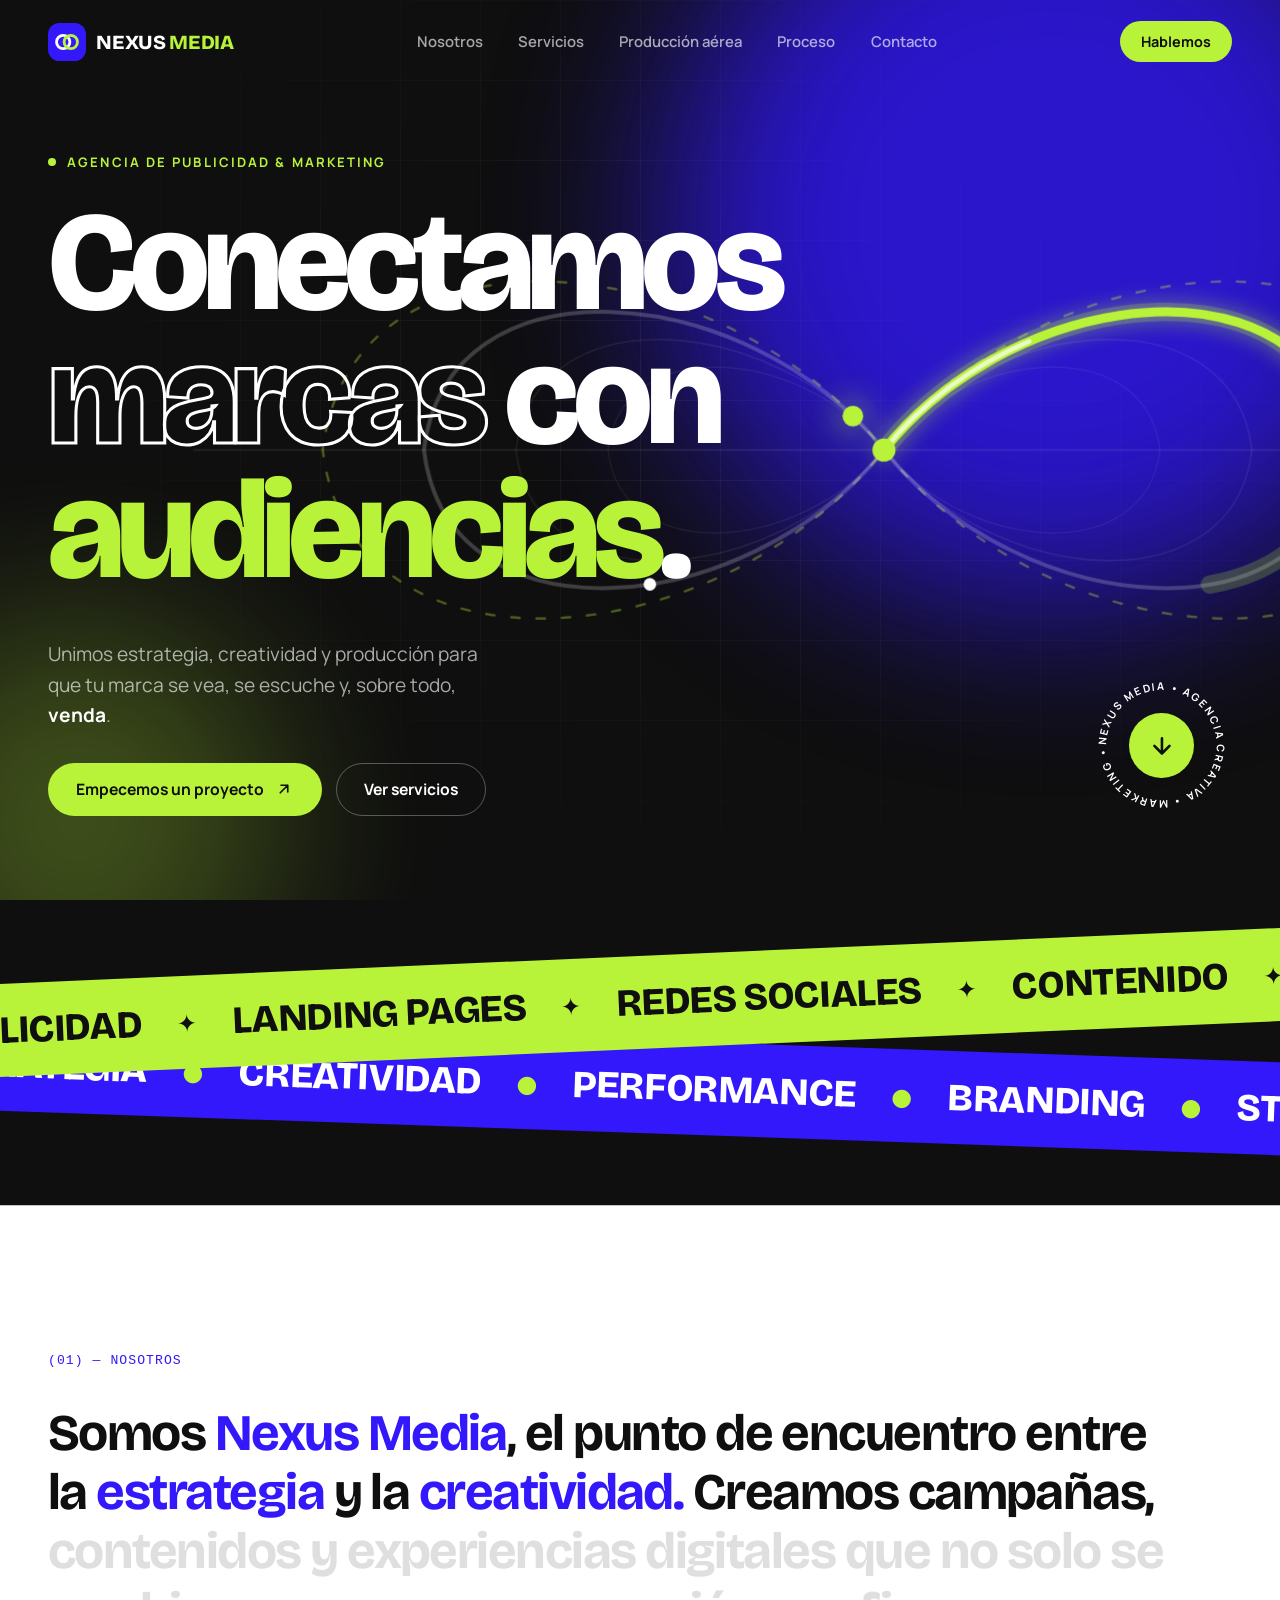
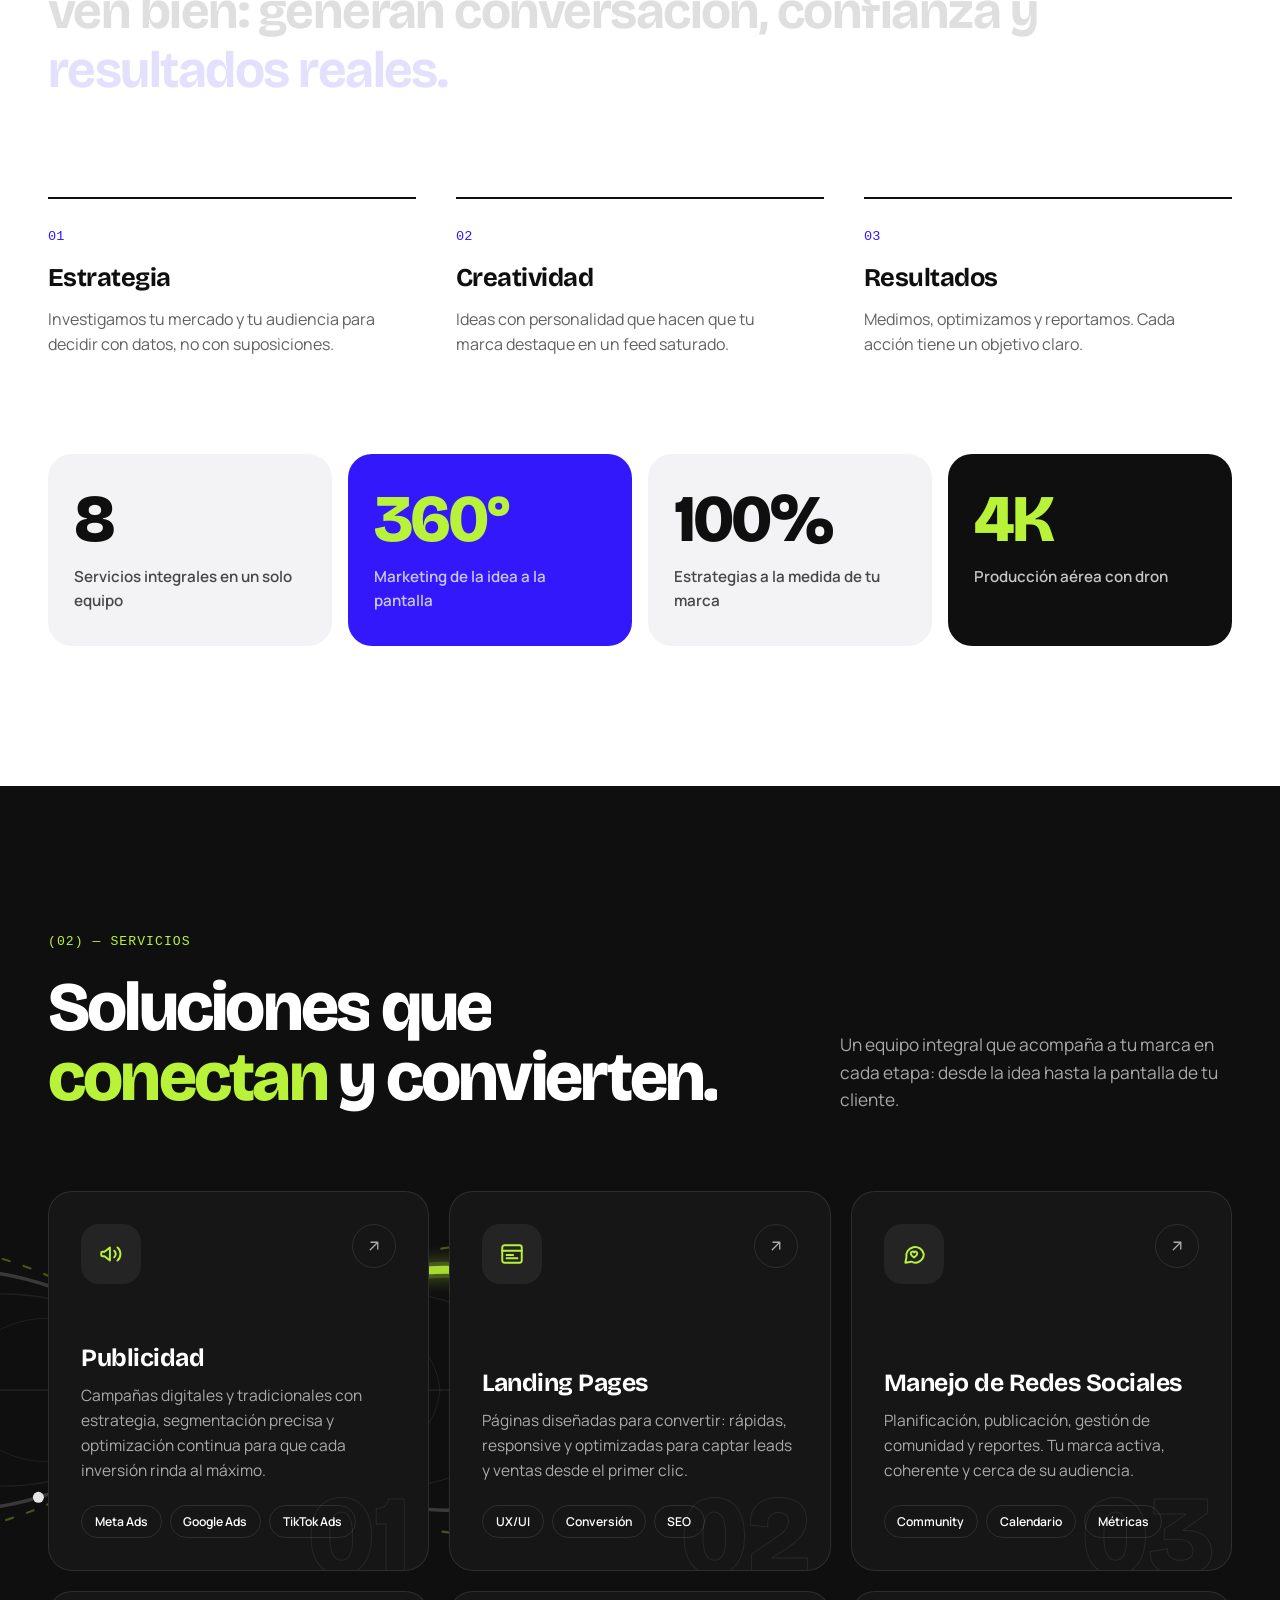
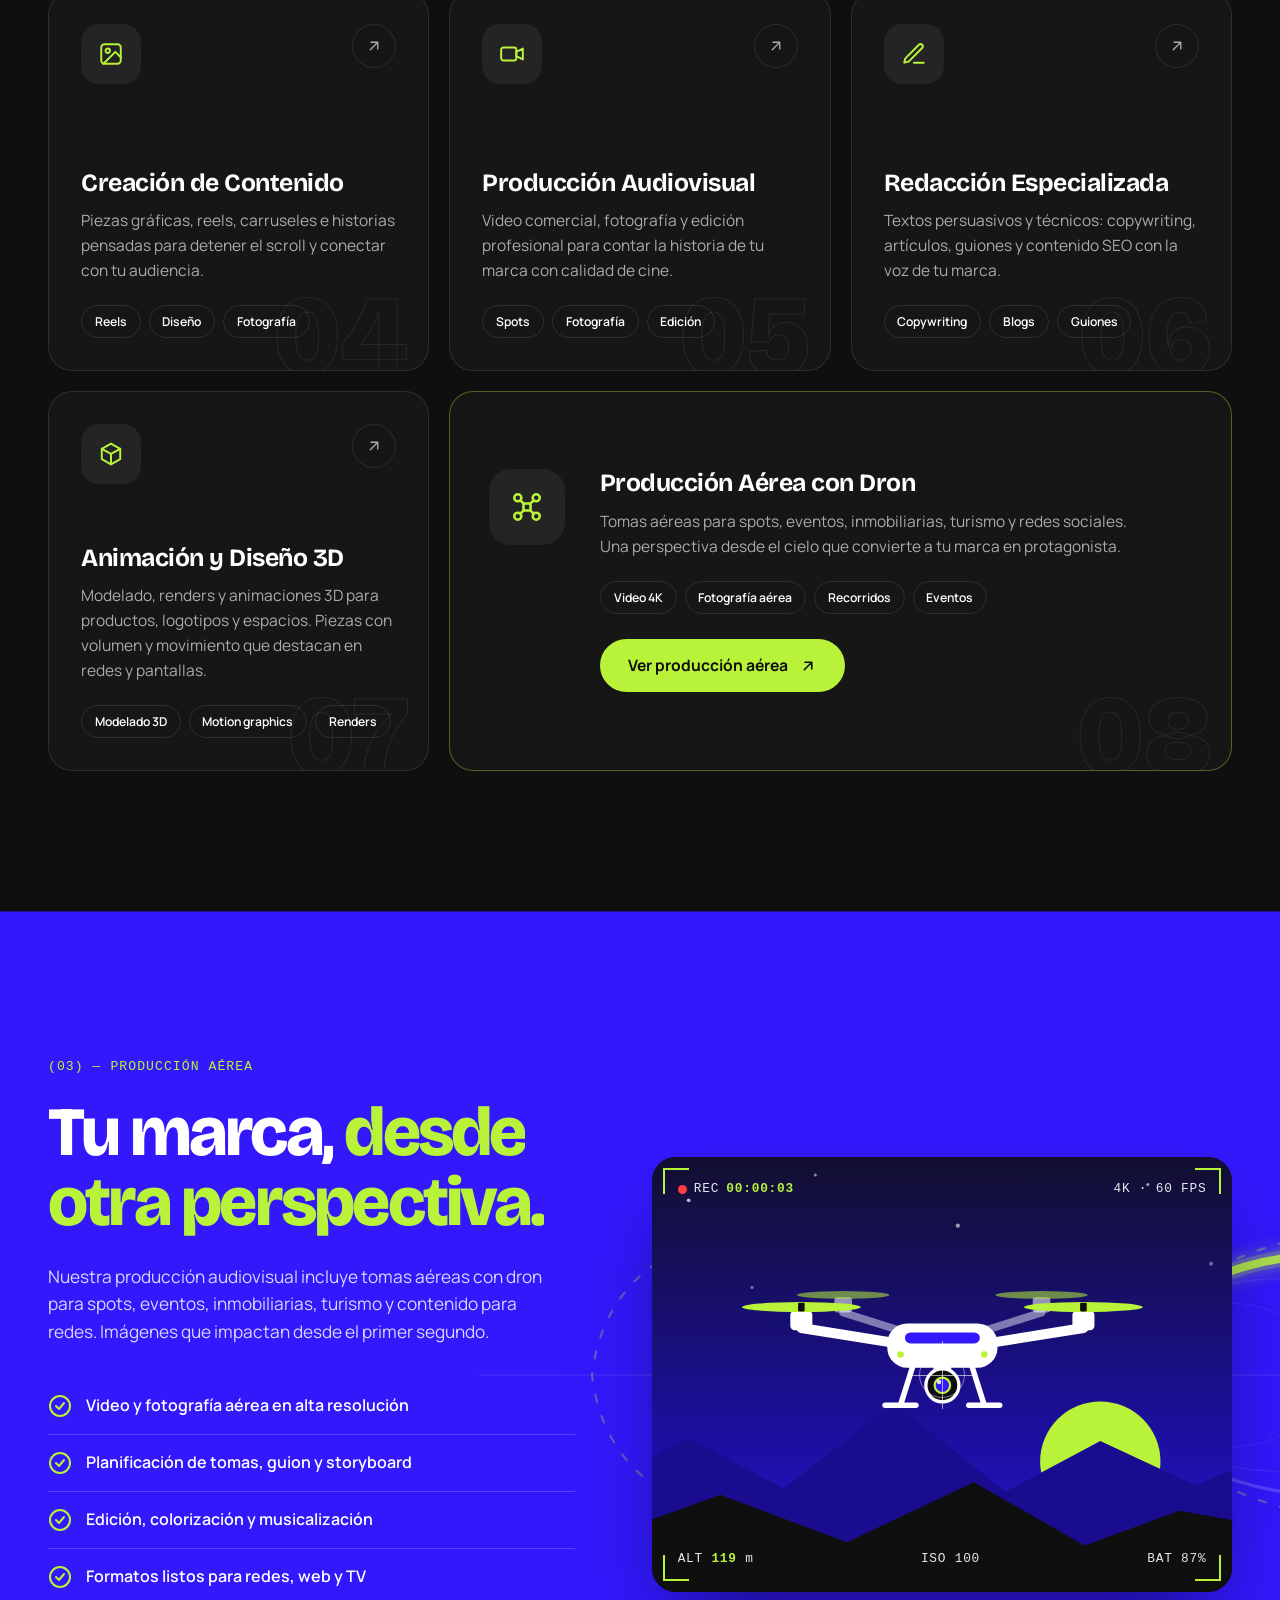
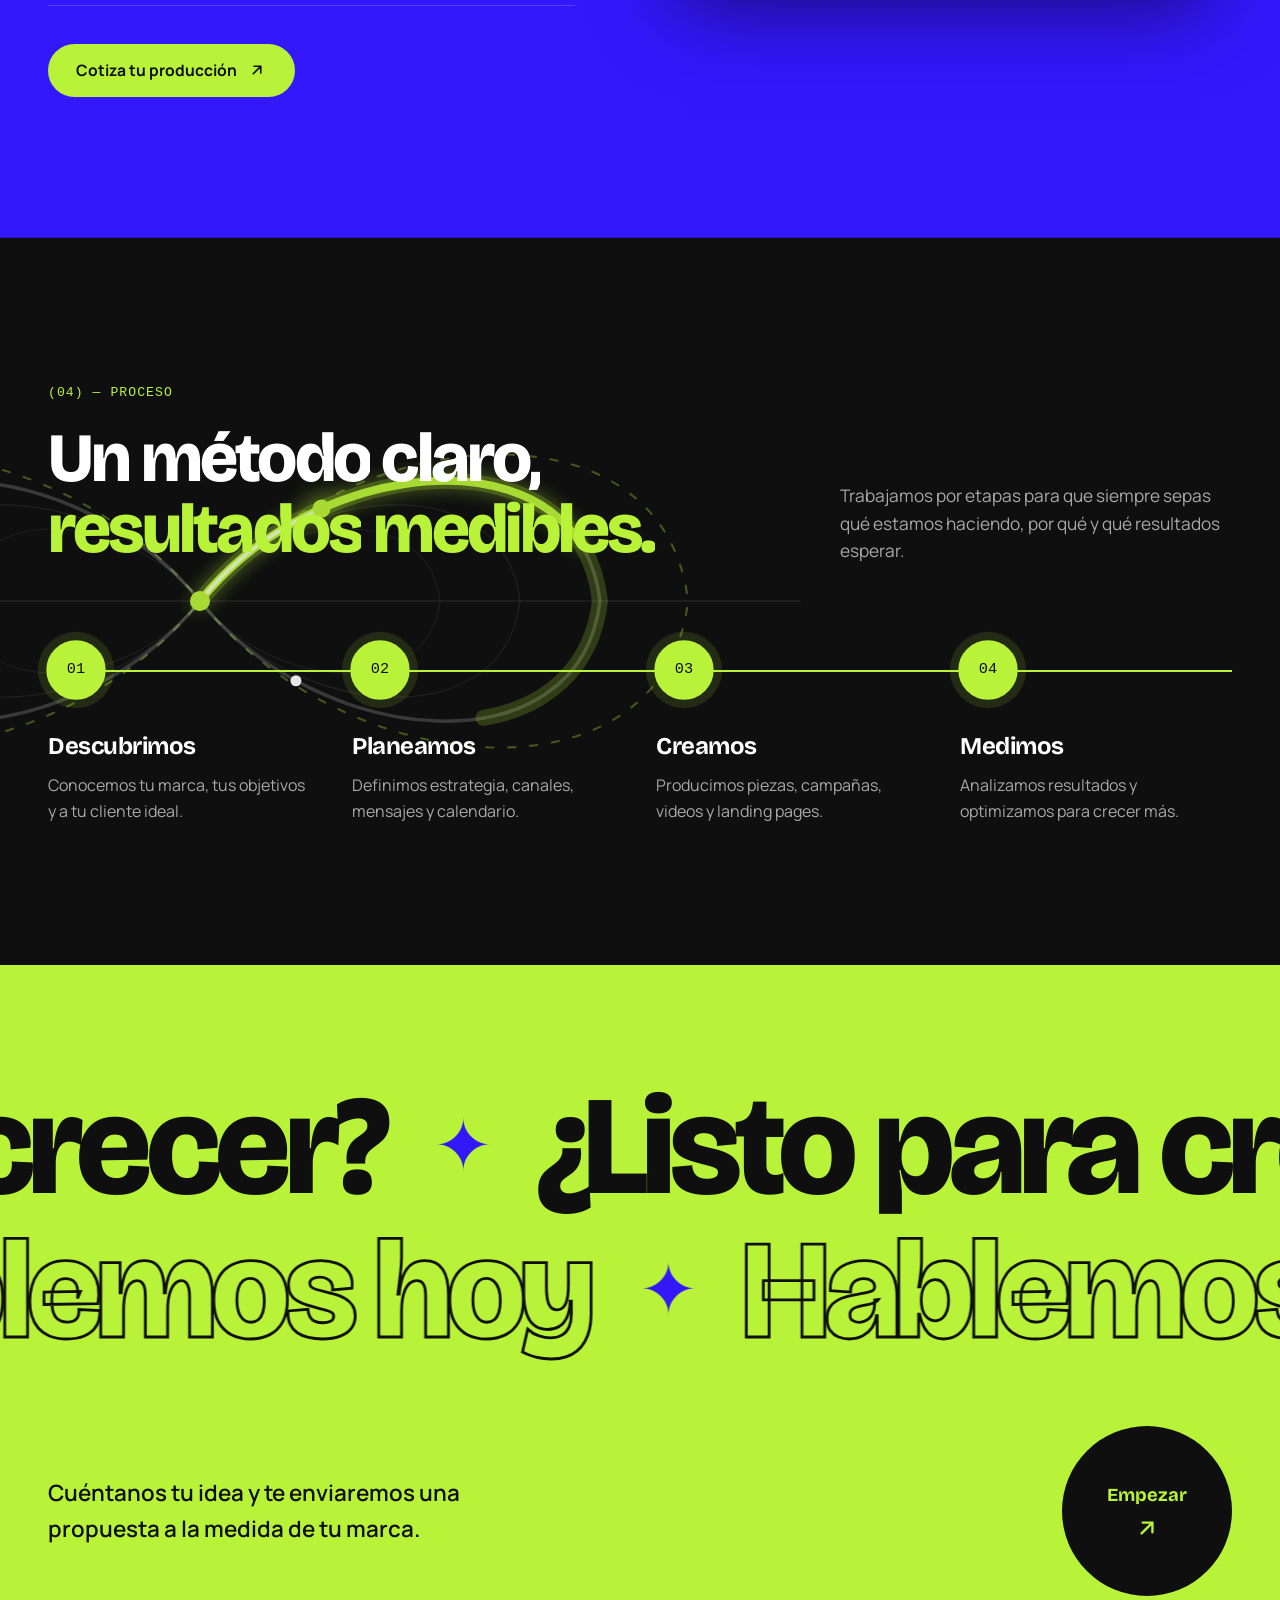
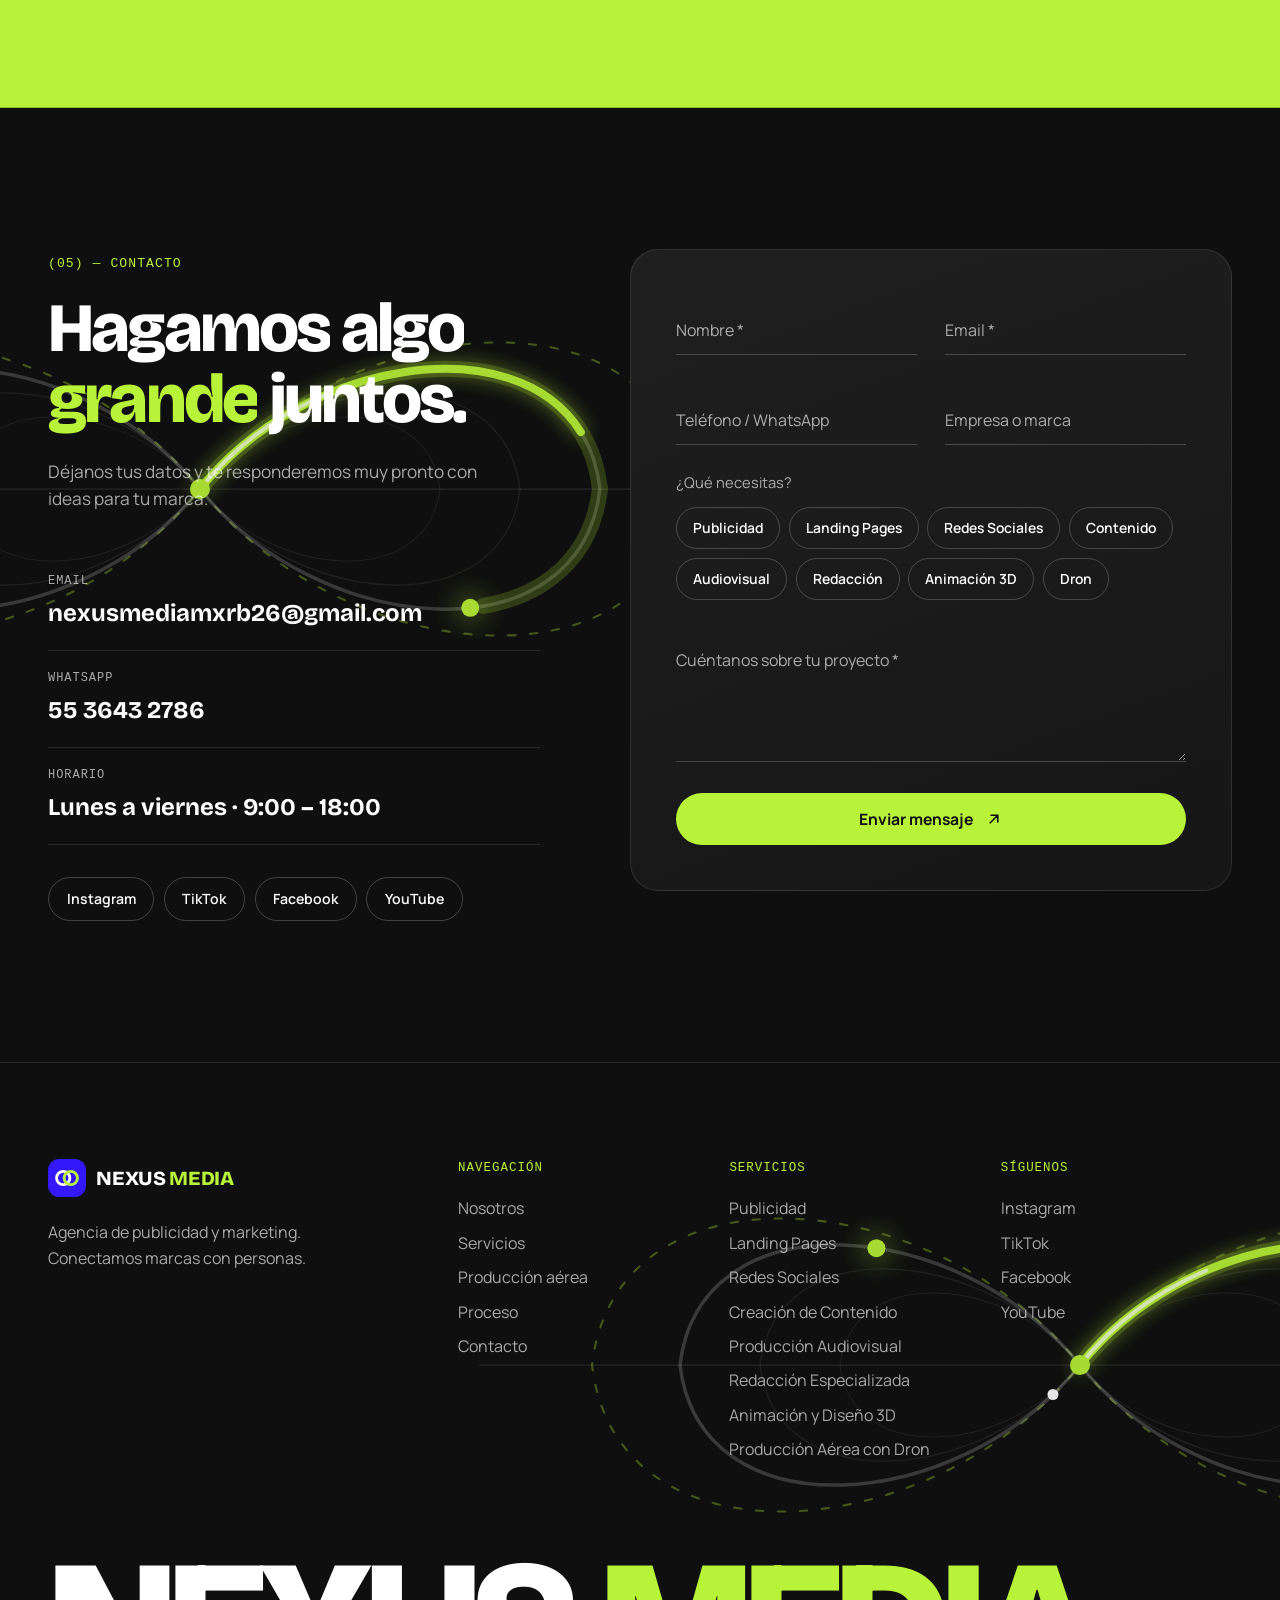
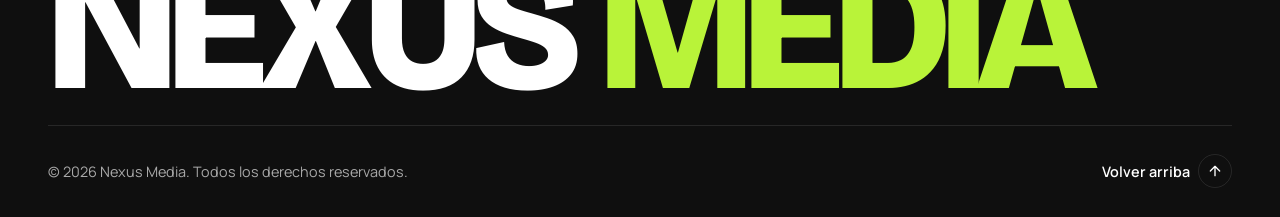
==== index.html @ b432961a "Versión inicial de la landing page de Nexus Media Página estática con animaciones al desplazar, form" ====
<!DOCTYPE html>
<html lang="es" class="no-js">
<head>
  <meta charset="UTF-8">
  <meta name="viewport" content="width=device-width, initial-scale=1.0">
  <title>Nexus Media | Agencia de Publicidad y Marketing</title>
  <meta name="description" content="Nexus Media es una agencia de publicidad y marketing: publicidad, landing pages, manejo de redes sociales, creación de contenido, producción audiovisual con dron y redacción especializada.">
  <meta name="theme-color" content="#0f0f0f">
  <meta property="og:title" content="Nexus Media | Agencia de Publicidad y Marketing">
  <meta property="og:description" content="Conectamos marcas con personas.">
  <meta property="og:type" content="website">
  <link rel="icon" href="assets/favicon.svg" type="image/svg+xml">

  <link rel="preconnect" href="https://fonts.googleapis.com">
  <link rel="preconnect" href="https://fonts.gstatic.com" crossorigin>
  <link href="https://fonts.googleapis.com/css2?family=Bricolage+Grotesque:opsz,wght@12..96,500..800&family=Manrope:wght@400;500;600;700;800&display=swap" rel="stylesheet">

  <link rel="stylesheet" href="css/styles.css">
  <script>document.documentElement.classList.replace('no-js', 'js');</script>
  <script src="js/main.js" defer></script>
</head>
<body class="is-loading">

  <!-- ============ PRELOADER ============ -->
  <div class="loader" aria-hidden="true">
    <div class="loader__inner">
      <div class="loader__word"><span>NEXUS</span><span class="text-lime">MEDIA</span></div>
      <div class="loader__meta">
        <span>Conectando ideas</span>
        <span data-loader-count>000</span>
      </div>
      <div class="loader__bar"><i></i></div>
    </div>
  </div>

  <div class="progress" aria-hidden="true"></div>
  <div class="cursor" aria-hidden="true">
    <svg class="infinity" viewBox="0 0 100 50">
      <path class="infinity__base" pathLength="100" d="M50 25C62 10 88 8 90 25C88 42 62 40 50 25C38 10 12 8 10 25C12 42 38 40 50 25Z"/>
      <path class="infinity__trail infinity__trail--lime" pathLength="100" d="M50 25C62 10 88 8 90 25C88 42 62 40 50 25C38 10 12 8 10 25C12 42 38 40 50 25Z"/>
      <path class="infinity__trail infinity__trail--white" pathLength="100" d="M50 25C62 10 88 8 90 25C88 42 62 40 50 25C38 10 12 8 10 25C12 42 38 40 50 25Z"/>
    </svg>
    <div class="cursor__ring"></div>
  </div>
  <div class="cursor-dot" aria-hidden="true"></div>

  <!-- ============ HEADER ============ -->
  <header class="header">
    <nav class="container nav" aria-label="Principal">
      <a href="#inicio" class="logo" aria-label="Nexus Media, inicio">
        <svg class="logo__mark" viewBox="0 0 40 40" aria-hidden="true">
          <rect width="40" height="40" rx="12" fill="#3218fb"/>
          <circle cx="16" cy="20" r="7" fill="none" stroke="#fff" stroke-width="3"/>
          <circle cx="24" cy="20" r="7" fill="none" stroke="#b9f339" stroke-width="3"/>
        </svg>
        <span>NEXUS<em>MEDIA</em></span>
      </a>

      <ul class="nav__links">
        <li><a href="#nosotros">Nosotros</a></li>
        <li><a href="#servicios">Servicios</a></li>
        <li><a href="#dron">Producción aérea</a></li>
        <li><a href="#proceso">Proceso</a></li>
        <li><a href="#contacto">Contacto</a></li>
      </ul>

      <a href="#contacto" class="btn btn--lime btn--sm nav__cta" data-magnetic>Hablemos</a>

      <button class="burger" type="button" aria-label="Abrir menú" aria-expanded="false" aria-controls="mobile-menu">
        <span></span><span></span>
      </button>
    </nav>
  </header>

  <div class="mobile-menu" id="mobile-menu" inert>
    <ul>
      <li><a href="#nosotros">Nosotros</a></li>
      <li><a href="#servicios">Servicios</a></li>
      <li><a href="#dron">Producción aérea</a></li>
      <li><a href="#proceso">Proceso</a></li>
      <li><a href="#contacto">Contacto</a></li>
    </ul>
    <div class="mobile-menu__foot">
      <span>¿Tienes un proyecto?</span>
      <a href="mailto:nexusmediamxrb26@gmail.com">nexusmediamxrb26@gmail.com</a>
    </div>
  </div>

  <main>

    <!-- ============ HERO ============ -->
    <section class="hero" id="inicio">
      <div class="hero__bg" aria-hidden="true">
        <div class="grid-lines"></div>
        <div class="orb orb--blue" data-parallax="0.28"></div>
        <div class="orb orb--lime" data-parallax="-0.18"></div>

        <div class="bg-infinity bg-infinity--hero" data-infinity data-parallax="0.12"></div>
      </div>

      <div class="container hero__inner">
        <p class="eyebrow hero-fade" style="--d:.15s">Agencia de publicidad &amp; marketing</p>

        <h1 class="hero__title" aria-label="Conectamos marcas con personas">
          <span class="line" aria-hidden="true"><span>Conectamos</span></span>
          <span class="line" aria-hidden="true"><span><span class="outline">marcas</span> con</span></span>
          <span class="line" aria-hidden="true"><span>
            <span class="rotator" data-rotator>
              <span class="is-active">personas<i>.</i></span>
              <span>audiencias<i>.</i></span>
              <span>resultados<i>.</i></span>
              <span>emociones<i>.</i></span>
            </span>
          </span></span>
        </h1>

        <div class="hero__bottom">
          <div class="hero__copy">
            <p class="hero__lead hero-fade" style="--d:.55s">
              Unimos estrategia, creatividad y producción para que tu marca se vea, se escuche y, sobre todo, <strong>venda</strong>.
            </p>
            <div class="hero__actions hero-fade" style="--d:.7s">
              <a href="#contacto" class="btn btn--lime" data-magnetic>
                Empecemos un proyecto
                <svg class="btn__icon" viewBox="0 0 24 24" aria-hidden="true"><path d="M7 17 17 7M8 7h9v9"/></svg>
              </a>
              <a href="#servicios" class="btn btn--ghost">Ver servicios</a>
            </div>
          </div>

          <div class="hero-fade hero__badge-wrap" style="--d:.85s">
          <a href="#nosotros" class="hero__badge" aria-label="Desplázate para conocernos" data-magnetic="0.25">
            <svg class="hero__badge-text" viewBox="0 0 200 200" aria-hidden="true">
              <defs><path id="badgeCircle" d="M100,100 m-78,0 a78,78 0 1,1 156,0 a78,78 0 1,1 -156,0"/></defs>
              <text><textPath href="#badgeCircle" textLength="486" lengthAdjust="spacing">NEXUS MEDIA • AGENCIA CREATIVA • MARKETING • </textPath></text>
            </svg>
            <span class="hero__badge-core">
              <svg viewBox="0 0 24 24" aria-hidden="true"><path d="M12 5v14M5 12l7 7 7-7"/></svg>
            </span>
          </a>
          </div>
        </div>
      </div>
    </section>

    <!-- ============ MARQUEES ============ -->
    <div class="marquees" aria-hidden="true">
      <div class="marquee marquee--lime">
        <div class="marquee__track">
          <span>Publicidad</span><b>✦</b><span>Landing Pages</span><b>✦</b><span>Redes Sociales</span><b>✦</b><span>Contenido</span><b>✦</b><span>Audiovisual</span><b>✦</b><span>Dron</span><b>✦</b><span>Redacción</span><b>✦</b><span>Animación 3D</span><b>✦</b>
        </div>
        <div class="marquee__track">
          <span>Publicidad</span><b>✦</b><span>Landing Pages</span><b>✦</b><span>Redes Sociales</span><b>✦</b><span>Contenido</span><b>✦</b><span>Audiovisual</span><b>✦</b><span>Dron</span><b>✦</b><span>Redacción</span><b>✦</b><span>Animación 3D</span><b>✦</b>
        </div>
      </div>
      <div class="marquee marquee--blue">
        <div class="marquee__track">
          <span>Estrategia</span><b>●</b><span>Creatividad</span><b>●</b><span>Performance</span><b>●</b><span>Branding</span><b>●</b><span>Storytelling</span><b>●</b><span>Conversión</span><b>●</b>
        </div>
        <div class="marquee__track">
          <span>Estrategia</span><b>●</b><span>Creatividad</span><b>●</b><span>Performance</span><b>●</b><span>Branding</span><b>●</b><span>Storytelling</span><b>●</b><span>Conversión</span><b>●</b>
        </div>
      </div>
    </div>

    <!-- ============ NOSOTROS ============ -->
    <section class="section about section--light" id="nosotros" data-expand>
      <div class="container">
        <span class="tag" data-reveal="up">(01) — Nosotros</span>

        <p class="about__text" data-words>
          Somos <em>Nexus Media</em>, el punto de encuentro entre la <em>estrategia</em> y la <em>creatividad.</em>
          Creamos campañas, contenidos y experiencias digitales que no solo se ven bien: generan conversación,
          confianza y <em>resultados reales.</em>
        </p>

        <div class="pillars" data-stagger>
          <article class="pillar" data-reveal="up">
            <span class="pillar__num">01</span>
            <h3>Estrategia</h3>
            <p>Investigamos tu mercado y tu audiencia para decidir con datos, no con suposiciones.</p>
          </article>
          <article class="pillar" data-reveal="up">
            <span class="pillar__num">02</span>
            <h3>Creatividad</h3>
            <p>Ideas con personalidad que hacen que tu marca destaque en un feed saturado.</p>
          </article>
          <article class="pillar" data-reveal="up">
            <span class="pillar__num">03</span>
            <h3>Resultados</h3>
            <p>Medimos, optimizamos y reportamos. Cada acción tiene un objetivo claro.</p>
          </article>
        </div>

        <div class="stats" data-stagger>
          <div class="stat" data-reveal="up">
            <strong><span data-count="8">0</span></strong>
            <span>Servicios integrales en un solo equipo</span>
          </div>
          <div class="stat" data-reveal="up">
            <strong><span data-count="360">0</span>°</strong>
            <span>Marketing de la idea a la pantalla</span>
          </div>
          <div class="stat" data-reveal="up">
            <strong><span data-count="100">0</span>%</strong>
            <span>Estrategias a la medida de tu marca</span>
          </div>
          <div class="stat" data-reveal="up">
            <strong><span data-count="4">0</span>K</strong>
            <span>Producción aérea con dron</span>
          </div>
        </div>
      </div>
    </section>

    <!-- ============ SERVICIOS ============ -->
    <section class="section services" id="servicios">
      <div class="bg-infinity bg-infinity--left" data-infinity style="top: 35%"></div>
      <div class="container">
        <div class="section-head">
          <div>
            <span class="tag" data-reveal="up">(02) — Servicios</span>
            <h2 class="h2" data-split>Soluciones que <span class="text-lime">conectan</span> y convierten.</h2>
          </div>
          <div data-reveal="up" style="--d:.2s">
            <p>Un equipo integral que acompaña a tu marca en cada etapa: desde la idea hasta la pantalla de tu cliente.</p>
          </div>
        </div>

        <div class="services__grid" data-stagger>
          <div data-reveal="up">
            <article class="card">
              <div class="card__top">
                <span class="card__icon">
                  <svg viewBox="0 0 24 24" aria-hidden="true"><path d="M3 11v2a1 1 0 0 0 1 1h2l5 4V6L6 10H4a1 1 0 0 0-1 1z"/><path d="M15 9a4 4 0 0 1 0 6"/><path d="M18 6a8 8 0 0 1 0 12"/></svg>
                </span>
                <span class="card__arrow"><svg viewBox="0 0 24 24" aria-hidden="true"><path d="M7 17 17 7M8 7h9v9"/></svg></span>
              </div>
              <h3>Publicidad</h3>
              <p>Campañas digitales y tradicionales con estrategia, segmentación precisa y optimización continua para que cada inversión rinda al máximo.</p>
              <ul class="card__tags"><li>Meta Ads</li><li>Google Ads</li><li>TikTok Ads</li></ul>
              <span class="card__num" aria-hidden="true">01</span>
            </article>
          </div>

          <div data-reveal="up">
            <article class="card">
              <div class="card__top">
                <span class="card__icon">
                  <svg viewBox="0 0 24 24" aria-hidden="true"><rect x="3" y="4" width="18" height="16" rx="2"/><path d="M3 9h18"/><path d="M7 13h6M7 16h10"/></svg>
                </span>
                <span class="card__arrow"><svg viewBox="0 0 24 24" aria-hidden="true"><path d="M7 17 17 7M8 7h9v9"/></svg></span>
              </div>
              <h3>Landing Pages</h3>
              <p>Páginas diseñadas para convertir: rápidas, responsive y optimizadas para captar leads y ventas desde el primer clic.</p>
              <ul class="card__tags"><li>UX/UI</li><li>Conversión</li><li>SEO</li></ul>
              <span class="card__num" aria-hidden="true">02</span>
            </article>
          </div>

          <div data-reveal="up">
            <article class="card">
              <div class="card__top">
                <span class="card__icon">
                  <svg viewBox="0 0 24 24" aria-hidden="true"><path d="M21 12a8 8 0 0 1-11.6 7.1L4 20l1-4.6A8 8 0 1 1 21 12z"/><path d="M12 15.2s-3-1.8-3-3.8a1.6 1.6 0 0 1 3-.8 1.6 1.6 0 0 1 3 .8c0 2-3 3.8-3 3.8z"/></svg>
                </span>
                <span class="card__arrow"><svg viewBox="0 0 24 24" aria-hidden="true"><path d="M7 17 17 7M8 7h9v9"/></svg></span>
              </div>
              <h3>Manejo de Redes Sociales</h3>
              <p>Planificación, publicación, gestión de comunidad y reportes. Tu marca activa, coherente y cerca de su audiencia.</p>
              <ul class="card__tags"><li>Community</li><li>Calendario</li><li>Métricas</li></ul>
              <span class="card__num" aria-hidden="true">03</span>
            </article>
          </div>

          <div data-reveal="up">
            <article class="card">
              <div class="card__top">
                <span class="card__icon">
                  <svg viewBox="0 0 24 24" aria-hidden="true"><rect x="3" y="3" width="18" height="18" rx="3"/><circle cx="9" cy="9" r="2"/><path d="m21 15-5-5L5 21"/></svg>
                </span>
                <span class="card__arrow"><svg viewBox="0 0 24 24" aria-hidden="true"><path d="M7 17 17 7M8 7h9v9"/></svg></span>
              </div>
              <h3>Creación de Contenido</h3>
              <p>Piezas gráficas, reels, carruseles e historias pensadas para detener el scroll y conectar con tu audiencia.</p>
              <ul class="card__tags"><li>Reels</li><li>Diseño</li><li>Fotografía</li></ul>
              <span class="card__num" aria-hidden="true">04</span>
            </article>
          </div>

          <div data-reveal="up">
            <article class="card">
              <div class="card__top">
                <span class="card__icon">
                  <svg viewBox="0 0 24 24" aria-hidden="true"><rect x="2" y="6" width="14" height="12" rx="2"/><path d="m16 10 6-3v10l-6-3z"/></svg>
                </span>
                <span class="card__arrow"><svg viewBox="0 0 24 24" aria-hidden="true"><path d="M7 17 17 7M8 7h9v9"/></svg></span>
              </div>
              <h3>Producción Audiovisual</h3>
              <p>Video comercial, fotografía y edición profesional para contar la historia de tu marca con calidad de cine.</p>
              <ul class="card__tags"><li>Spots</li><li>Fotografía</li><li>Edición</li></ul>
              <span class="card__num" aria-hidden="true">05</span>
            </article>
          </div>

          <div data-reveal="up">
            <article class="card">
              <div class="card__top">
                <span class="card__icon">
                  <svg viewBox="0 0 24 24" aria-hidden="true"><path d="M12 20h9"/><path d="M16.5 3.5a2.1 2.1 0 0 1 3 3L7 19l-4 1 1-4z"/></svg>
                </span>
                <span class="card__arrow"><svg viewBox="0 0 24 24" aria-hidden="true"><path d="M7 17 17 7M8 7h9v9"/></svg></span>
              </div>
              <h3>Redacción Especializada</h3>
              <p>Textos persuasivos y técnicos: copywriting, artículos, guiones y contenido SEO con la voz de tu marca.</p>
              <ul class="card__tags"><li>Copywriting</li><li>Blogs</li><li>Guiones</li></ul>
              <span class="card__num" aria-hidden="true">06</span>
            </article>
          </div>

          <div data-reveal="up">
            <article class="card">
              <div class="card__top">
                <span class="card__icon">
                  <svg viewBox="0 0 24 24" aria-hidden="true"><path d="M12 2.5 3.5 7.2v9.6l8.5 4.7 8.5-4.7V7.2z"/><path d="m3.5 7.2 8.5 4.7 8.5-4.7M12 11.9v9.6"/></svg>
                </span>
                <span class="card__arrow"><svg viewBox="0 0 24 24" aria-hidden="true"><path d="M7 17 17 7M8 7h9v9"/></svg></span>
              </div>
              <h3>Animación y Diseño 3D</h3>
              <p>Modelado, renders y animaciones 3D para productos, logotipos y espacios. Piezas con volumen y movimiento que destacan en redes y pantallas.</p>
              <ul class="card__tags"><li>Modelado 3D</li><li>Motion graphics</li><li>Renders</li></ul>
              <span class="card__num" aria-hidden="true">07</span>
            </article>
          </div>

          <div class="services__wide" data-reveal="up">
            <article class="card card--featured card--wide">
              <span class="card__icon">
                <svg viewBox="0 0 24 24" aria-hidden="true"><rect x="9.5" y="9.5" width="5" height="5" rx="1"/><path d="M9.5 9.5 7.3 7.3M14.5 9.5l2.2-2.2M9.5 14.5l-2.2 2.2M14.5 14.5l2.2 2.2"/><circle cx="5.5" cy="5.5" r="2.5"/><circle cx="18.5" cy="5.5" r="2.5"/><circle cx="5.5" cy="18.5" r="2.5"/><circle cx="18.5" cy="18.5" r="2.5"/></svg>
              </span>
              <div class="card__body">
                <h3>Producción Aérea con Dron</h3>
                <p>Tomas aéreas para spots, eventos, inmobiliarias, turismo y redes sociales. Una perspectiva desde el cielo que convierte a tu marca en protagonista.</p>
                <ul class="card__tags"><li>Video 4K</li><li>Fotografía aérea</li><li>Recorridos</li><li>Eventos</li></ul>
              </div>
              <a href="#dron" class="btn btn--lime card__cta" data-magnetic="0.2">
                Ver producción aérea
                <svg class="btn__icon" viewBox="0 0 24 24" aria-hidden="true"><path d="M7 17 17 7M8 7h9v9"/></svg>
              </a>
              <span class="card__num" aria-hidden="true">08</span>
            </article>
          </div>
        </div>
      </div>
    </section>

    <!-- ============ PRODUCCIÓN AÉREA ============ -->
    <section class="section drone" id="dron" data-expand>
      <div class="bg-infinity bg-infinity--right" data-infinity></div>
      <div class="container drone__inner">
        <div class="drone__content">
          <span class="tag" data-reveal="up">(03) — Producción aérea</span>
          <h2 class="h2" data-split>Tu marca, <span class="text-lime">desde otra perspectiva.</span></h2>
          <p class="drone__lead" data-reveal="up" style="--d:.15s">
            Nuestra producción audiovisual incluye tomas aéreas con dron para spots, eventos, inmobiliarias,
            turismo y contenido para redes. Imágenes que impactan desde el primer segundo.
          </p>
          <ul class="checklist" data-stagger>
            <li data-reveal="left"><svg viewBox="0 0 24 24" aria-hidden="true"><circle cx="12" cy="12" r="10"/><path d="m8 12 3 3 5-6"/></svg>Video y fotografía aérea en alta resolución</li>
            <li data-reveal="left"><svg viewBox="0 0 24 24" aria-hidden="true"><circle cx="12" cy="12" r="10"/><path d="m8 12 3 3 5-6"/></svg>Planificación de tomas, guion y storyboard</li>
            <li data-reveal="left"><svg viewBox="0 0 24 24" aria-hidden="true"><circle cx="12" cy="12" r="10"/><path d="m8 12 3 3 5-6"/></svg>Edición, colorización y musicalización</li>
            <li data-reveal="left"><svg viewBox="0 0 24 24" aria-hidden="true"><circle cx="12" cy="12" r="10"/><path d="m8 12 3 3 5-6"/></svg>Formatos listos para redes, web y TV</li>
          </ul>
          <div data-reveal="up">
            <a href="#contacto" class="btn btn--lime" data-magnetic>
              Cotiza tu producción
              <svg class="btn__icon" viewBox="0 0 24 24" aria-hidden="true"><path d="M7 17 17 7M8 7h9v9"/></svg>
            </a>
          </div>
        </div>

        <div class="drone__visual" data-reveal="scale">
          <div class="viewfinder">
            <svg class="viewfinder__scene" data-depth="10" viewBox="0 0 400 300" preserveAspectRatio="xMidYMid slice" aria-hidden="true">
              <defs>
                <linearGradient id="sky" x1="0" y1="0" x2="0" y2="1">
                  <stop offset="0" stop-color="#0f0f0f"/>
                  <stop offset=".6" stop-color="#1c0f9e"/>
                  <stop offset="1" stop-color="#3218fb"/>
                </linearGradient>
              </defs>
              <rect x="-40" y="-40" width="480" height="380" fill="url(#sky)"/>
              <g fill="#fff">
                <circle cx="40" cy="40" r="1.2" opacity=".7"/><circle cx="120" cy="24" r="1" opacity=".5"/>
                <circle cx="210" cy="56" r="1.3" opacity=".6"/><circle cx="330" cy="30" r="1" opacity=".6"/>
                <circle cx="370" cy="80" r="1.2" opacity=".4"/><circle cx="80" cy="95" r="1" opacity=".4"/>
              </g>
              <circle cx="300" cy="205" r="38" fill="#b9f339"/>
              <path d="M-40 232 L40 190 L100 222 L170 168 L240 224 L300 192 L360 220 L440 186 V340 H-40Z" fill="#1a0c8f"/>
              <path d="M-40 262 L60 226 L140 256 L220 218 L290 258 L350 236 L440 252 V340 H-40Z" fill="#0f0f0f"/>
            </svg>

            <svg class="drone-svg" data-depth="-26" viewBox="0 0 400 240" aria-hidden="true">
              <g class="drone-float">
                <g stroke="rgba(255,255,255,.45)" stroke-width="7" stroke-linecap="round">
                  <path d="M180 116 L110 94"/><path d="M220 116 L290 94"/>
                </g>
                <rect x="102" y="80" width="16" height="14" rx="3" fill="rgba(255,255,255,.55)"/>
                <rect x="282" y="80" width="16" height="14" rx="3" fill="rgba(255,255,255,.55)"/>
                <ellipse class="rotor" cx="110" cy="78" rx="42" ry="3.5" fill="rgba(185,243,57,.55)"/>
                <ellipse class="rotor rotor--rev" cx="290" cy="78" rx="42" ry="3.5" fill="rgba(185,243,57,.55)"/>

                <g stroke="#fff" stroke-width="9" stroke-linecap="round">
                  <path d="M172 124 L72 108"/><path d="M228 124 L328 108"/>
                </g>
                <rect x="62" y="92" width="20" height="18" rx="4" fill="#fff"/>
                <rect x="318" y="92" width="20" height="18" rx="4" fill="#fff"/>
                <ellipse class="rotor" cx="72" cy="89" rx="54" ry="4.5" fill="#b9f339"/>
                <ellipse class="rotor rotor--rev" cx="328" cy="89" rx="54" ry="4.5" fill="#b9f339"/>
                <rect x="69" y="85" width="6" height="8" rx="1" fill="#0f0f0f"/>
                <rect x="325" y="85" width="6" height="8" rx="1" fill="#0f0f0f"/>

                <g stroke="#fff" stroke-width="5" stroke-linecap="round" fill="none">
                  <path d="M174 140 L162 178"/><path d="M226 140 L238 178"/>
                  <path d="M148 178 H176"/><path d="M224 178 H252"/>
                </g>

                <rect x="150" y="104" width="100" height="40" rx="18" fill="#fff"/>
                <rect x="166" y="112" width="68" height="10" rx="5" fill="#3218fb"/>
                <circle class="led" cx="162" cy="132" r="3" fill="#b9f339"/>
                <circle class="led led--alt" cx="238" cy="132" r="3" fill="#b9f339"/>

                <rect x="192" y="142" width="16" height="8" fill="#fff"/>
                <circle cx="200" cy="160" r="15" fill="#0f0f0f" stroke="#fff" stroke-width="3"/>
                <circle cx="200" cy="160" r="7" fill="#3218fb" stroke="#b9f339" stroke-width="2"/>
                <circle cx="197" cy="157" r="2" fill="#fff" opacity=".85"/>
              </g>
            </svg>

            <div class="hud" aria-hidden="true">
              <i class="hud__corner hud__corner--tl"></i><i class="hud__corner hud__corner--tr"></i>
              <i class="hud__corner hud__corner--bl"></i><i class="hud__corner hud__corner--br"></i>
              <div class="hud__row hud__row--top">
                <span class="hud__rec"><i></i>REC <b data-timer>00:00:00</b></span>
                <span>4K · 60 FPS</span>
              </div>
              <div class="hud__cross"></div>
              <div class="hud__row hud__row--bottom">
                <span>ALT <b data-alt>120</b> m</span>
                <span>ISO 100</span>
                <span>BAT 87%</span>
              </div>
            </div>
          </div>
        </div>
      </div>
    </section>

    <!-- ============ PROCESO ============ -->
    <section class="section process" id="proceso">
      <div class="bg-infinity bg-infinity--left" data-infinity></div>
      <div class="container">
        <div class="section-head">
          <div>
            <span class="tag" data-reveal="up">(04) — Proceso</span>
            <h2 class="h2" data-split>Un método claro, <span class="text-lime">resultados medibles.</span></h2>
          </div>
          <div data-reveal="up" style="--d:.2s">
            <p>Trabajamos por etapas para que siempre sepas qué estamos haciendo, por qué y qué resultados esperar.</p>
          </div>
        </div>

        <ol class="process__steps">
          <li class="process__line" aria-hidden="true"></li>
          <li class="step" data-reveal="up">
            <span class="step__dot">01</span>
            <h3>Descubrimos</h3>
            <p>Conocemos tu marca, tus objetivos y a tu cliente ideal.</p>
          </li>
          <li class="step" data-reveal="up" style="--d:.1s">
            <span class="step__dot">02</span>
            <h3>Planeamos</h3>
            <p>Definimos estrategia, canales, mensajes y calendario.</p>
          </li>
          <li class="step" data-reveal="up" style="--d:.2s">
            <span class="step__dot">03</span>
            <h3>Creamos</h3>
            <p>Producimos piezas, campañas, videos y landing pages.</p>
          </li>
          <li class="step" data-reveal="up" style="--d:.3s">
            <span class="step__dot">04</span>
            <h3>Medimos</h3>
            <p>Analizamos resultados y optimizamos para crecer más.</p>
          </li>
        </ol>
      </div>
    </section>

    <!-- ============ CTA ============ -->
    <section class="cta" data-expand>
      <div class="cta__rows" aria-hidden="true">
        <div class="cta__row" data-scroll-x data-from="-8" data-to="-38">
          <span>¿Listo para crecer?</span><b>✦</b><span>¿Listo para crecer?</span><b>✦</b><span>¿Listo para crecer?</span><b>✦</b>
        </div>
        <div class="cta__row cta__row--outline" data-scroll-x data-from="-42" data-to="-12">
          <span>Hablemos hoy</span><b>✦</b><span>Hablemos hoy</span><b>✦</b><span>Hablemos hoy</span><b>✦</b><span>Hablemos hoy</span><b>✦</b>
        </div>
      </div>
      <div class="container cta__inner">
        <p data-reveal="up">Cuéntanos tu idea y te enviaremos una propuesta a la medida de tu marca.</p>
        <div data-reveal="scale">
          <a href="#contacto" class="btn-circle" data-magnetic="0.4">
            <span>Empezar</span>
            <svg viewBox="0 0 24 24" aria-hidden="true"><path d="M7 17 17 7M8 7h9v9"/></svg>
          </a>
        </div>
      </div>
    </section>

    <!-- ============ CONTACTO ============ -->
    <section class="section contact" id="contacto">
      <div class="bg-infinity bg-infinity--left" data-infinity style="top: 40%"></div>
      <div class="container contact__inner">
        <div class="contact__info">
          <span class="tag" data-reveal="up">(05) — Contacto</span>
          <h2 class="h2" data-split>Hagamos algo <span class="text-lime">grande</span> juntos.</h2>
          <p class="contact__lead" data-reveal="up" style="--d:.15s">Déjanos tus datos y te responderemos muy pronto con ideas para tu marca.</p>

          <ul class="contact__list" data-stagger>
            <li data-reveal="up">
              <span>Email</span>
              <a href="mailto:nexusmediamxrb26@gmail.com">nexusmediamxrb26@gmail.com</a>
            </li>
            <li data-reveal="up">
              <span>WhatsApp</span>
              <a href="https://wa.me/525536432786" target="_blank" rel="noopener">55 3643 2786</a>
            </li>
            <li data-reveal="up">
              <span>Horario</span>
              <p>Lunes a viernes · 9:00 – 18:00</p>
            </li>
          </ul>

          <div class="socials" data-reveal="up">
            <a href="https://www.instagram.com/nexusmediamx26/" class="social" target="_blank" rel="noopener">Instagram</a>
            <a href="https://www.tiktok.com/@nexusmediamx" class="social" target="_blank" rel="noopener">TikTok</a>
            <a href="https://www.facebook.com/profile.php?id=61594203544456" class="social" target="_blank" rel="noopener">Facebook</a>
            <a href="#" class="social">YouTube</a>
          </div>
        </div>

        <div class="contact__form-wrap" data-reveal="right">
          <form class="form" id="contact-form" action="https://formsubmit.co/nexusmediamxrb26@gmail.com" method="POST" novalidate>
            <!-- Ajustes de FormSubmit: entrega el mensaje en nexusmediamxrb26@gmail.com -->
            <input type="hidden" name="_subject" value="Nuevo mensaje desde la web de Nexus Media">
            <input type="hidden" name="_template" value="table">
            <input type="hidden" name="_captcha" value="false">
            <!-- Trampa anti-spam: los bots la llenan, las personas no la ven -->
            <input type="text" name="_honey" class="form__honey" tabindex="-1" autocomplete="off" aria-hidden="true">

            <div class="form__fields">
              <div class="form__grid">
                <div class="field">
                  <input type="text" id="f-name" name="nombre" placeholder=" " autocomplete="name" required>
                  <label for="f-name">Nombre *</label>                  <small class="field__error">Escribe tu nombre.</small>
                </div>
                <div class="field">
                  <input type="email" id="f-email" name="email" placeholder=" " autocomplete="email" required>
                  <label for="f-email">Email *</label>                  <small class="field__error">Escribe un email válido.</small>
                </div>
                <div class="field">
                  <input type="tel" id="f-phone" name="telefono" placeholder=" " autocomplete="tel">
                  <label for="f-phone">Teléfono / WhatsApp</label>                </div>
                <div class="field">
                  <input type="text" id="f-company" name="empresa" placeholder=" " autocomplete="organization">
                  <label for="f-company">Empresa o marca</label>                </div>
              </div>

              <fieldset class="chips">
                <legend>¿Qué necesitas?</legend>
                <label class="chip"><input type="checkbox" name="servicios" value="Publicidad"><span>Publicidad</span></label>
                <label class="chip"><input type="checkbox" name="servicios" value="Landing Pages"><span>Landing Pages</span></label>
                <label class="chip"><input type="checkbox" name="servicios" value="Redes Sociales"><span>Redes Sociales</span></label>
                <label class="chip"><input type="checkbox" name="servicios" value="Creación de Contenido"><span>Contenido</span></label>
                <label class="chip"><input type="checkbox" name="servicios" value="Producción Audiovisual"><span>Audiovisual</span></label>
                <label class="chip"><input type="checkbox" name="servicios" value="Redacción Especializada"><span>Redacción</span></label>
                <label class="chip"><input type="checkbox" name="servicios" value="Animación y Diseño 3D"><span>Animación 3D</span></label>
                <label class="chip"><input type="checkbox" name="servicios" value="Producción Aérea con Dron"><span>Dron</span></label>
              </fieldset>

              <div class="field">
                <textarea id="f-message" name="mensaje" rows="4" placeholder=" " required></textarea>
                <label for="f-message">Cuéntanos sobre tu proyecto *</label>                <small class="field__error">Cuéntanos un poco sobre tu proyecto.</small>
              </div>

              <button type="submit" class="btn btn--lime btn--block" data-magnetic="0.15">
                <span class="btn__label">Enviar mensaje</span>
                <svg class="btn__icon" viewBox="0 0 24 24" aria-hidden="true"><path d="M7 17 17 7M8 7h9v9"/></svg>
              </button>

              <p class="form__alert" role="alert" hidden>
                No pudimos enviar tu mensaje. Inténtalo de nuevo o escríbenos directo a
                <a href="mailto:nexusmediamxrb26@gmail.com" data-form-mailto>nexusmediamxrb26@gmail.com</a>
                o por WhatsApp al <a href="https://wa.me/525536432786" target="_blank" rel="noopener">55 3643 2786</a>.
              </p>
            </div>

            <div class="form__success" role="status" aria-live="polite">
              <svg viewBox="0 0 52 52" aria-hidden="true"><circle cx="26" cy="26" r="24"/><path d="m15 27 7 7 15-16"/></svg>
              <h3>¡Mensaje enviado!</h3>
              <p>Gracias por escribirnos. Muy pronto nos pondremos en contacto contigo.</p>
              <button type="button" class="btn btn--ghost btn--sm" data-form-reset>Enviar otro mensaje</button>
            </div>
          </form>
        </div>
      </div>
    </section>
  </main>

  <!-- ============ FOOTER ============ -->
  <footer class="footer">
    <div class="bg-infinity bg-infinity--right" data-infinity style="top: 40%"></div>
    <div class="container">
      <div class="footer__top">
        <div class="footer__about" data-reveal="up">
          <a href="#inicio" class="logo" aria-label="Nexus Media, inicio">
            <svg class="logo__mark" viewBox="0 0 40 40" aria-hidden="true">
              <rect width="40" height="40" rx="12" fill="#3218fb"/>
              <circle cx="16" cy="20" r="7" fill="none" stroke="#fff" stroke-width="3"/>
              <circle cx="24" cy="20" r="7" fill="none" stroke="#b9f339" stroke-width="3"/>
            </svg>
            <span>NEXUS<em>MEDIA</em></span>
          </a>
          <p>Agencia de publicidad y marketing. Conectamos marcas con personas.</p>
        </div>

        <div class="footer__col" data-reveal="up" style="--d:.1s">
          <h4>Navegación</h4>
          <ul>
            <li><a href="#nosotros">Nosotros</a></li>
            <li><a href="#servicios">Servicios</a></li>
            <li><a href="#dron">Producción aérea</a></li>
            <li><a href="#proceso">Proceso</a></li>
            <li><a href="#contacto">Contacto</a></li>
          </ul>
        </div>

        <div class="footer__col" data-reveal="up" style="--d:.2s">
          <h4>Servicios</h4>
          <ul>
            <li><a href="#servicios">Publicidad</a></li>
            <li><a href="#servicios">Landing Pages</a></li>
            <li><a href="#servicios">Redes Sociales</a></li>
            <li><a href="#servicios">Creación de Contenido</a></li>
            <li><a href="#servicios">Producción Audiovisual</a></li>
            <li><a href="#servicios">Redacción Especializada</a></li>
            <li><a href="#servicios">Animación y Diseño 3D</a></li>
            <li><a href="#dron">Producción Aérea con Dron</a></li>
          </ul>
        </div>

        <div class="footer__col" data-reveal="up" style="--d:.3s">
          <h4>Síguenos</h4>
          <ul>
            <li><a href="https://www.instagram.com/nexusmediamx26/" target="_blank" rel="noopener">Instagram</a></li>
            <li><a href="https://www.tiktok.com/@nexusmediamx" target="_blank" rel="noopener">TikTok</a></li>
            <li><a href="https://www.facebook.com/profile.php?id=61594203544456" target="_blank" rel="noopener">Facebook</a></li>
            <li><a href="#">YouTube</a></li>
          </ul>
        </div>
      </div>

      <div class="footer__brand" data-letters aria-hidden="true">NEXUS <em>MEDIA</em></div>

      <div class="footer__bottom">
        <p>© <span data-year>2026</span> Nexus Media. Todos los derechos reservados.</p>
        <a href="#inicio" class="to-top">
          Volver arriba
          <svg viewBox="0 0 24 24" aria-hidden="true"><path d="M12 19V5M5 12l7-7 7 7"/></svg>
        </a>
      </div>
    </div>
  </footer>

</body>
</html>
---- css/styles.css ----
/* =========================================================
   NEXUS MEDIA — Landing Page
   Paleta: #3218fb (principal) · #0f0f0f (secundario)
           #ffffff · #b9f339 (acentos)
   ========================================================= */

/* ---------- Tipografías de marca ----------
   Modeka (headlines) y Ailerons (cuerpo). Coloca los archivos en assets/fonts/
   con estos nombres; se usa el primer formato que exista. El rango de peso
   evita que el navegador genere negritas "falsas" con fuentes de un solo peso. */
@font-face {
  font-family: 'Modeka';
  src: local('Modeka'), local('Modeka Regular'),
       url('../assets/fonts/Modeka.woff2') format('woff2'),
       url('../assets/fonts/Modeka.woff') format('woff'),
       url('../assets/fonts/Modeka.otf') format('opentype'),
       url('../assets/fonts/Modeka.ttf') format('truetype');
  font-weight: 100 900;
  font-style: normal;
  font-display: swap;
}
@font-face {
  font-family: 'Ailerons';
  src: local('Ailerons'), local('Ailerons Regular'),
       url('../assets/fonts/Ailerons.woff2') format('woff2'),
       url('../assets/fonts/Ailerons.woff') format('woff'),
       url('../assets/fonts/Ailerons.otf') format('opentype'),
       url('../assets/fonts/Ailerons.ttf') format('truetype');
  font-weight: 100 900;
  font-style: normal;
  font-display: swap;
}

:root {
  --blue: #3218fb;
  --black: #0f0f0f;
  --white: #ffffff;
  --lime: #b9f339;

  --black-2: #161616;
  --black-3: #1f1f1f;
  --line: rgba(255, 255, 255, 0.1);
  --muted: rgba(255, 255, 255, 0.64);

  --font-display: 'Modeka', 'Bricolage Grotesque', system-ui, sans-serif;
  --font-body: 'Ailerons', 'Manrope', system-ui, -apple-system, 'Segoe UI', sans-serif;
  --font-mono: ui-monospace, 'SFMono-Regular', Menlo, Consolas, monospace;

  --ease-out: cubic-bezier(0.19, 1, 0.22, 1);
  --ease-in-out: cubic-bezier(0.77, 0, 0.175, 1);

  --container: 1280px;
  --pad: clamp(1.25rem, 4vw, 3rem);
  --radius: 24px;
  --header-h: 84px;
}

/* ---------- Reset ---------- */
*, *::before, *::after { box-sizing: border-box; margin: 0; padding: 0; }

html {
  scroll-behavior: smooth;
  scroll-padding-top: 70px;
  -webkit-text-size-adjust: 100%;
}

body {
  font-family: var(--font-body);
  font-size: 1rem;
  line-height: 1.6;
  background: var(--black);
  color: var(--white);
  overflow-x: hidden;
  -webkit-font-smoothing: antialiased;
  -moz-osx-font-smoothing: grayscale;
}
main, .footer { overflow-x: hidden; }
@supports (overflow: clip) {
  body, main, .footer { overflow-x: clip; }
}

.js body.is-loading,
body.menu-open { overflow: hidden; }

img, svg { display: block; max-width: 100%; }
a { color: inherit; text-decoration: none; }
button, input, textarea, select { font: inherit; color: inherit; }
button { cursor: pointer; background: none; border: 0; }
ul, ol { list-style: none; }
::selection { background: var(--lime); color: var(--black); }

:focus-visible { outline: 2px solid var(--lime); outline-offset: 3px; }

.container {
  width: 100%;
  max-width: var(--container);
  margin-inline: auto;
  padding-inline: var(--pad);
}

.section { position: relative; padding-block: clamp(5rem, 11vw, 9rem); }

/* ---------- Utilities ---------- */
.text-lime { color: var(--lime); }
.outline { color: transparent; -webkit-text-stroke: max(1.5px, 0.022em) var(--white); }

.tag {
  display: inline-flex;
  align-items: center;
  gap: 0.5rem;
  font-family: var(--font-mono);
  font-size: 0.82rem;
  letter-spacing: 0.08em;
  text-transform: uppercase;
  color: var(--lime);
}

.h2 {
  font-family: var(--font-display);
  font-weight: 800;
  font-size: clamp(2.2rem, 5.4vw, 4.6rem);
  line-height: 1.02;
  letter-spacing: -0.04em;
  margin-top: 1.25rem;
}

.section-head {
  display: grid;
  grid-template-columns: 1.3fr 0.7fr;
  gap: 1.5rem 4rem;
  align-items: end;
  margin-bottom: clamp(3rem, 6vw, 5rem);
}
.section-head p { color: var(--muted); font-size: 1.08rem; max-width: 40ch; }

/* ---------- Buttons ---------- */
.btn {
  position: relative;
  isolation: isolate;
  overflow: hidden;
  display: inline-flex;
  align-items: center;
  justify-content: center;
  gap: 0.7rem;
  padding: 1rem 1.7rem;
  border: 1.5px solid transparent;
  border-radius: 999px;
  font-weight: 700;
  font-size: 0.98rem;
  line-height: 1.2;
  white-space: nowrap;
  transition: color 0.4s, border-color 0.4s, transform 0.35s var(--ease-out);
}
.btn::before {
  content: '';
  position: absolute;
  inset: -1px;
  z-index: -1;
  border-radius: inherit;
  transform: translateY(101%);
  transition: transform 0.55s var(--ease-out);
}
.btn:hover::before { transform: none; }

.btn__icon {
  width: 18px;
  height: 18px;
  fill: none;
  stroke: currentColor;
  stroke-width: 2.2;
  stroke-linecap: round;
  stroke-linejoin: round;
  transition: transform 0.5s var(--ease-out);
}
.btn:hover .btn__icon { transform: rotate(45deg); }

.btn--lime { background: var(--lime); color: var(--black); }
.btn--lime::before { background: var(--white); }

.btn--ghost { border-color: rgba(255, 255, 255, 0.3); color: var(--white); }
.btn--ghost::before { background: var(--white); }
.btn--ghost:hover { color: var(--black); border-color: var(--white); }

.btn--sm { padding: 0.7rem 1.25rem; font-size: 0.9rem; }
.btn--block { width: 100%; }

/* ---------- Preloader ---------- */
.loader {
  position: fixed;
  inset: 0;
  z-index: 1000;
  display: grid;
  place-items: center;
  background: var(--blue);
  transition: transform 1s var(--ease-in-out);
}
.no-js .loader { display: none; }
.loaded .loader { transform: translateY(-100%); }

.loader__inner { width: min(560px, 82vw); }
.loader__word {
  display: flex;
  gap: 0.25em;
  overflow: hidden;
  font-family: var(--font-display);
  font-weight: 800;
  font-size: clamp(2.6rem, 9vw, 5.5rem);
  line-height: 1.05;
  letter-spacing: -0.04em;
}
.loader__word span { display: inline-block; animation: loaderUp 1s var(--ease-out) both; }
.loader__word span + span { animation-delay: 0.1s; }

.loader__meta {
  display: flex;
  justify-content: space-between;
  margin-top: 1.2rem;
  font-family: var(--font-mono);
  font-size: 0.85rem;
  text-transform: uppercase;
  letter-spacing: 0.08em;
}
.loader__meta [data-loader-count] { color: var(--lime); }

.loader__bar { height: 3px; margin-top: 0.8rem; background: rgba(255, 255, 255, 0.2); overflow: hidden; }
.loader__bar i { display: block; height: 100%; background: var(--lime); transform-origin: left; transform: scaleX(var(--p, 0)); }

@keyframes loaderUp { from { transform: translateY(110%); } }

/* ---------- Scroll progress ---------- */
.progress {
  position: fixed;
  top: 0;
  left: 0;
  z-index: 200;
  width: 100%;
  height: 3px;
  background: var(--lime);
  transform-origin: left;
  transform: scaleX(0);
}

/* ---------- Custom cursor ---------- */
.cursor, .cursor-dot {
  position: fixed;
  top: 0;
  left: 0;
  z-index: 999;
  pointer-events: none;
  opacity: 0;
  transition: opacity 0.3s;
}
.has-cursor .cursor, .has-cursor .cursor-dot { opacity: 1; }
.cursor__ring {
  width: 40px;
  height: 40px;
  border: 1.5px solid var(--lime);
  border-radius: 50%;
  transform: translate(-50%, -50%);
  transition: transform 0.4s var(--ease-out), background-color 0.3s, border-color 0.3s;
  mix-blend-mode: difference;
}
.cursor.is-hover .cursor__ring { transform: translate(-50%, -50%) scale(1.8); background: rgba(185, 243, 57, 0.15); }

/* Infinito animado que acompaña al cursor.
   pathLength="100" normaliza el trazo: las estelas recorren la figura
   desplazando stroke-dashoffset de 0 a -100 en cada vuelta. */
.infinity {
  position: absolute;
  top: 0;
  left: 0;
  width: 72px;
  max-width: none;
  height: 36px;
  overflow: visible;
  transform: translate(-50%, -50%);
  transition: transform 0.5s var(--ease-out);
  mix-blend-mode: difference;
}
.cursor.is-hover .infinity { transform: translate(-50%, -50%) scale(0.75); }
.cursor.is-down .infinity { transform: translate(-50%, -50%) scale(0.85); }

.infinity path { fill: none; stroke-linecap: round; stroke-linejoin: round; }
.infinity__base { stroke: rgba(185, 243, 57, 0.28); stroke-width: 2.5; }
.infinity__trail { animation: infinityRun 2s linear infinite; }
.infinity__trail--lime {
  stroke: var(--lime);
  stroke-width: 4;
  stroke-dasharray: 26 74;
  filter: drop-shadow(0 0 3px rgba(185, 243, 57, 0.8));
}
.infinity__trail--white {
  stroke: var(--white);
  stroke-width: 2.5;
  stroke-dasharray: 10 90;
  animation-delay: -1s;
}
@keyframes infinityRun {
  from { stroke-dashoffset: 0; }
  to { stroke-dashoffset: -100; }
}
.cursor-dot::before {
  content: '';
  display: block;
  width: 6px;
  height: 6px;
  border-radius: 50%;
  background: var(--lime);
  transform: translate(-50%, -50%);
}

/* ---------- Reveal system ---------- */
.js [data-reveal] {
  opacity: 0;
  transition:
    opacity 1s var(--ease-out) var(--d, 0s),
    transform 1.2s var(--ease-out) var(--d, 0s),
    clip-path 1.2s var(--ease-out) var(--d, 0s);
}
.js [data-reveal="up"] { transform: translate3d(0, 60px, 0); }
.js [data-reveal="left"] { transform: translate3d(-60px, 0, 0); }
.js [data-reveal="right"] { transform: translate3d(60px, 0, 0); }
.js [data-reveal="scale"] { transform: scale(0.88); }
.js [data-reveal].is-in { opacity: 1; transform: none; }

/* Split headings (palabra por palabra) */
.sw { display: inline-block; overflow: hidden; vertical-align: top; padding-bottom: 0.1em; margin-bottom: -0.1em; }
.sw__i { display: inline-block; }
.js [data-split] .sw__i {
  transform: translate3d(0, 110%, 0);
  transition: transform 1.1s var(--ease-out);
  transition-delay: calc(var(--i) * 0.06s);
}
.js [data-split].is-in .sw__i { transform: none; }

/* Expanding sections */
.js [data-expand] { clip-path: inset(0 var(--inset, 0%) round var(--round, 0px)); }

/* ---------- Header ---------- */
.header {
  position: fixed;
  top: 0;
  left: 0;
  right: 0;
  z-index: 100;
  padding-block: 1.3rem;
  border-bottom: 1px solid transparent;
  transition: transform 0.5s var(--ease-out), background-color 0.4s, padding 0.4s, border-color 0.4s;
}
.header.is-scrolled {
  padding-block: 0.8rem;
  background: rgba(15, 15, 15, 0.72);
  -webkit-backdrop-filter: blur(14px);
  backdrop-filter: blur(14px);
  border-color: var(--line);
}
.header.is-hidden { transform: translateY(-100%); }
.menu-open .header { background: transparent; border-color: transparent; -webkit-backdrop-filter: none; backdrop-filter: none; transform: none; }

.nav { display: flex; align-items: center; justify-content: space-between; gap: 2rem; }

.logo {
  display: inline-flex;
  align-items: center;
  gap: 0.65rem;
  font-family: var(--font-display);
  font-weight: 800;
  font-size: 1.25rem;
  letter-spacing: -0.02em;
}
.logo em { font-style: normal; color: var(--lime); margin-left: 0.2em; }
.logo__mark { width: 38px; height: 38px; transition: transform 0.6s var(--ease-out); }
.logo:hover .logo__mark { transform: rotate(-12deg) scale(1.06); }

.nav__links { display: flex; gap: 2.2rem; }
.nav__links a {
  position: relative;
  font-weight: 600;
  font-size: 0.93rem;
  color: var(--muted);
  transition: color 0.3s;
}
.nav__links a::after {
  content: '';
  position: absolute;
  left: 0;
  bottom: -6px;
  width: 100%;
  height: 2px;
  background: var(--lime);
  transform: scaleX(0);
  transform-origin: right;
  transition: transform 0.5s var(--ease-out);
}
.nav__links a:hover, .nav__links a.is-active { color: var(--white); }
.nav__links a:hover::after, .nav__links a.is-active::after { transform: scaleX(1); transform-origin: left; }

.burger {
  display: none;
  position: relative;
  width: 48px;
  height: 48px;
  flex-shrink: 0;
  border: 1px solid rgba(255, 255, 255, 0.28);
  border-radius: 50%;
  background: transparent;
}
.burger span {
  position: absolute;
  left: 14px;
  right: 14px;
  height: 2px;
  background: currentColor;
  transition: transform 0.45s var(--ease-out), top 0.45s var(--ease-out);
}
.burger span:first-child { top: 19px; }
.burger span:last-child { top: 27px; }
.menu-open .burger span { top: 23px; }
.menu-open .burger span:first-child { transform: rotate(45deg); }
.menu-open .burger span:last-child { transform: rotate(-45deg); }

/* Mobile menu */
.mobile-menu {
  position: fixed;
  inset: 0;
  z-index: 90;
  display: flex;
  flex-direction: column;
  justify-content: center;
  gap: 3rem;
  padding: 6rem var(--pad) 3rem;
  background: var(--blue);
  clip-path: circle(0% at calc(100% - 3rem) 3rem);
  transition: clip-path 0.8s var(--ease-in-out);
}
.menu-open .mobile-menu { clip-path: circle(150% at calc(100% - 3rem) 3rem); }
.mobile-menu li { overflow: hidden; }
.mobile-menu li a {
  display: inline-block;
  font-family: var(--font-display);
  font-weight: 800;
  font-size: clamp(2.2rem, 10vw, 4rem);
  line-height: 1.15;
  letter-spacing: -0.03em;
  transform: translateY(110%);
  transition: transform 0.8s var(--ease-out), color 0.3s;
}
.mobile-menu li a:hover { color: var(--lime); }
.menu-open .mobile-menu li a { transform: none; }
.menu-open .mobile-menu li:nth-child(1) a { transition-delay: 0.25s; }
.menu-open .mobile-menu li:nth-child(2) a { transition-delay: 0.3s; }
.menu-open .mobile-menu li:nth-child(3) a { transition-delay: 0.35s; }
.menu-open .mobile-menu li:nth-child(4) a { transition-delay: 0.4s; }
.menu-open .mobile-menu li:nth-child(5) a { transition-delay: 0.45s; }
.mobile-menu__foot { display: flex; flex-direction: column; gap: 0.3rem; font-size: 0.95rem; }
.mobile-menu__foot span { color: rgba(255, 255, 255, 0.7); }
.mobile-menu__foot a { color: var(--lime); font-weight: 700; font-size: 1.15rem; }

/* ---------- Hero ---------- */
.hero {
  position: relative;
  display: flex;
  align-items: center;
  min-height: 100vh;
  min-height: 100svh;
  padding-block: 8rem 4rem;
  overflow: hidden;
}
.hero__bg { position: absolute; inset: 0; pointer-events: none; }

.grid-lines {
  position: absolute;
  inset: 0;
  background-image:
    linear-gradient(var(--line) 1px, transparent 1px),
    linear-gradient(90deg, var(--line) 1px, transparent 1px);
  background-size: 80px 80px;
  -webkit-mask-image: radial-gradient(ellipse at 60% 40%, #000 10%, transparent 70%);
  mask-image: radial-gradient(ellipse at 60% 40%, #000 10%, transparent 70%);
  opacity: 0.6;
}

.orb { position: absolute; border-radius: 50%; filter: blur(90px); will-change: transform; }
.orb--blue {
  top: -18%;
  right: -12%;
  width: min(60vw, 780px);
  aspect-ratio: 1;
  background: var(--blue);
  opacity: 0.8;
  animation: blob 14s ease-in-out infinite;
}
.orb--lime {
  bottom: -14%;
  left: -10%;
  width: min(32vw, 420px);
  aspect-ratio: 1;
  background: var(--lime);
  opacity: 0.28;
  animation: blob 18s ease-in-out infinite reverse;
}
@keyframes blob {
  0%, 100% { transform: translate(0, 0) scale(1); }
  33% { transform: translate(-4%, 6%) scale(1.08); }
  66% { transform: translate(5%, -3%) scale(0.95); }
}

/* ---------- Infinito de fondo (hero y todas las secciones) ----------
   El marcado lo genera main.js en cada [data-infinity].
   --rl: color de líneas y --ra: color de acento, como tripletes RGB.
   Las estelas usan pathLength="100": recorren la figura desplazando
   stroke-dashoffset de 0 a -100 en cada vuelta (--loop). --phase desfasa
   cada infinito respecto a los demás. */
.bg-infinity {
  --size: min(90vw, 1000px);
  --loop: 7s;
  --phase: 0s;
  --rl: 255 255 255;
  --ra: 185 243 57;
  position: absolute;
  top: 50%;
  width: var(--size);
  aspect-ratio: 2 / 1;
  pointer-events: none;
  transform: translate3d(var(--mx, 0px), calc(-50% + var(--my, 0px)), 0);
  transition: transform 1.2s var(--ease-out);
}
.bg-infinity--hero { --size: min(100vw, 1150px); right: -14%; }
.bg-infinity--right { right: calc(var(--size) * -0.3); }
.bg-infinity--left { left: calc(var(--size) * -0.3); }

/* Secciones con infinito: queda detrás del contenido */
.has-infinity { position: relative; isolation: isolate; overflow: hidden; }
.has-infinity > .bg-infinity { z-index: -1; opacity: 0.9; }

/* Fondos claros (blanco y lima): líneas oscuras y acento azul */
.section--light .bg-infinity,
.cta .bg-infinity { --rl: 15 15 15; --ra: 50 24 251; }

.bg-infinity__svg {
  width: 100%;
  height: 100%;
  max-width: none;
  overflow: visible;
  opacity: 0;
  transform: scale(0.85);
  transition: opacity 1.6s var(--ease-out), transform 2s var(--ease-out);
}
.bg-infinity.is-in .bg-infinity__svg,
.loaded .bg-infinity--hero .bg-infinity__svg { opacity: 1; transform: none; }
.bg-infinity--hero .bg-infinity__svg { transition-delay: 0.5s; }

/* Pausa las animaciones CSS fuera de pantalla (las SMIL las pausa main.js) */
.bg-infinity.is-paused * { animation-play-state: paused; }

.bg-infinity__svg path,
.bg-infinity__svg use,
.bg-infinity__svg line { fill: none; stroke-linecap: round; stroke-linejoin: round; }

.bg-infinity__guides { stroke: rgb(var(--rl) / 0.08); stroke-width: 0.35; }
.bg-infinity__guide--dash {
  stroke: rgb(var(--ra) / 0.35);
  stroke-dasharray: 1.2 2.4;
  animation: dashMarch 6s linear infinite;
}
@keyframes dashMarch { to { stroke-dashoffset: -36; } }

/* Trazo base: se dibuja al entrar la sección */
.bg-infinity__base {
  stroke: rgb(var(--rl) / 0.2);
  stroke-width: 0.7;
  stroke-dasharray: 100;
  stroke-dashoffset: 100;
  transition: stroke-dashoffset 2.4s var(--ease-in-out) 0.2s;
}
.bg-infinity.is-in .bg-infinity__base,
.loaded .bg-infinity--hero .bg-infinity__base { stroke-dashoffset: 0; }
.bg-infinity--hero .bg-infinity__base { transition-delay: 0.7s; }

.bg-infinity__trail { animation: infinityRun var(--loop) linear calc(var(--phase) * -1) infinite; }
.bg-infinity__trail--glow {
  stroke: rgb(var(--ra) / 0.22);
  stroke-width: 3.2;
  stroke-dasharray: 34 66;
  animation-delay: calc(var(--phase) * -1 - var(--loop) * 0.88);
}
.bg-infinity__trail--accent {
  stroke: rgb(var(--ra));
  stroke-width: 1.6;
  stroke-dasharray: 22 78;
  filter: drop-shadow(0 0 2px rgb(var(--ra) / 0.8));
}
.bg-infinity__trail--line {
  stroke: rgb(var(--rl) / 0.7);
  stroke-width: 0.8;
  stroke-dasharray: 8 92;
  animation-delay: calc(var(--phase) * -1 - var(--loop) / 2);
}

.bg-infinity__particle { fill: rgb(var(--ra)); filter: drop-shadow(0 0 3px rgb(var(--ra))); }
.bg-infinity__particle--small { fill: rgb(var(--rl)); filter: none; }

.bg-infinity__center {
  fill: rgb(var(--ra));
  transform-box: fill-box;
  transform-origin: center;
  animation: infinityPulse 2.4s ease-in-out infinite;
}
@keyframes infinityPulse {
  0%, 100% { transform: scale(1); opacity: 1; }
  50% { transform: scale(1.8); opacity: 0.5; }
}

.hero__inner { position: relative; z-index: 1; }

.eyebrow {
  display: inline-flex;
  align-items: center;
  gap: 0.7rem;
  font-size: 0.82rem;
  font-weight: 700;
  letter-spacing: 0.16em;
  text-transform: uppercase;
  color: var(--lime);
}
.eyebrow::before {
  content: '';
  width: 8px;
  height: 8px;
  border-radius: 50%;
  background: var(--lime);
  animation: pulse 2s infinite;
}
@keyframes pulse {
  0% { box-shadow: 0 0 0 0 rgba(185, 243, 57, 0.6); }
  100% { box-shadow: 0 0 0 12px rgba(185, 243, 57, 0); }
}

.hero__title {
  margin-block: 1.4rem 2.6rem;
  font-family: var(--font-display);
  font-weight: 800;
  font-size: clamp(3rem, 11vw, 9.5rem);
  line-height: 0.95;
  letter-spacing: -0.05em;
}
.line { display: block; overflow: hidden; padding-bottom: 0.12em; margin-bottom: -0.12em; }
.line > span { display: inline-block; }
.js .line > span {
  transform: translate3d(0, 115%, 0) rotate(3deg);
  transform-origin: left bottom;
  transition: transform 1.3s var(--ease-out);
}
.js .loaded .line > span { transform: none; }
.js .loaded .line:nth-child(1) > span { transition-delay: 0.3s; }
.js .loaded .line:nth-child(2) > span { transition-delay: 0.4s; }
.js .loaded .line:nth-child(3) > span { transition-delay: 0.5s; }

.rotator { display: inline-grid; overflow: hidden; color: var(--lime); padding-bottom: 0.12em; margin-bottom: -0.12em; }
.rotator > span {
  grid-area: 1 / 1;
  transform: translate3d(0, 130%, 0);
  transition: transform 0.9s var(--ease-out);
}
.rotator > span.is-active { transform: none; }
.rotator > span.is-out { transform: translate3d(0, -130%, 0); }
.rotator i { font-style: normal; color: var(--white); }

.hero-fade { opacity: 1; }
.js .hero-fade {
  opacity: 0;
  transform: translate3d(0, 30px, 0);
  transition: opacity 1s var(--ease-out), transform 1.2s var(--ease-out);
}
.js .loaded .hero-fade { opacity: 1; transform: none; transition-delay: var(--d, 0s); }

.hero__bottom {
  display: flex;
  align-items: flex-end;
  justify-content: space-between;
  gap: 2rem;
}
.hero__lead { max-width: 36ch; font-size: clamp(1.05rem, 1.5vw, 1.25rem); color: var(--muted); }
.hero__lead strong { color: var(--white); }
.hero__actions { display: flex; flex-wrap: wrap; gap: 0.9rem; margin-top: 2rem; }

.hero__badge {
  position: relative;
  flex-shrink: 0;
  display: grid;
  place-items: center;
  width: clamp(110px, 11vw, 150px);
  aspect-ratio: 1;
  transition: transform 0.35s var(--ease-out);
}
.hero__badge-text {
  position: absolute;
  inset: 0;
  width: 100%;
  height: 100%;
  animation: spin 18s linear infinite;
}
.hero__badge-text text {
  fill: var(--white);
  font-family: var(--font-body);
  font-weight: 700;
  font-size: 15px;
  letter-spacing: 2px;
}
.hero__badge-core {
  display: grid;
  place-items: center;
  width: 46%;
  aspect-ratio: 1;
  border-radius: 50%;
  background: var(--lime);
  color: var(--black);
  transition: transform 0.5s var(--ease-out), background-color 0.3s;
}
.hero__badge-core svg { width: 40%; fill: none; stroke: currentColor; stroke-width: 2.4; stroke-linecap: round; stroke-linejoin: round; animation: bob 2s ease-in-out infinite; }
.hero__badge:hover .hero__badge-core { transform: scale(1.12); background: var(--white); }

@keyframes spin { to { transform: rotate(360deg); } }
@keyframes bob { 50% { transform: translateY(3px); } }

/* ---------- Marquees ---------- */
.marquees { position: relative; padding-block: 3.5rem 4.5rem; overflow: hidden; }
.marquee {
  display: flex;
  width: 112%;
  margin-left: -6%;
  overflow: hidden;
  white-space: nowrap;
  padding-block: 1rem;
}
.marquee--lime { position: relative; z-index: 2; background: var(--lime); color: var(--black); transform: rotate(-2.5deg); }
.marquee--blue { margin-top: -0.6rem; background: var(--blue); color: var(--white); transform: rotate(2deg); }

.marquee__track {
  display: flex;
  flex-shrink: 0;
  align-items: center;
  gap: 2.2rem;
  padding-right: 2.2rem;
  animation: marquee 32s linear infinite;
}
.marquee--blue .marquee__track { animation-direction: reverse; animation-duration: 38s; }
.marquee__track span {
  font-family: var(--font-display);
  font-weight: 800;
  font-size: clamp(1.4rem, 3vw, 2.4rem);
  text-transform: uppercase;
  letter-spacing: -0.01em;
}
.marquee__track b { font-size: clamp(1rem, 2vw, 1.5rem); }
.marquee--blue .marquee__track b { color: var(--lime); }

@keyframes marquee { to { transform: translateX(-100%); } }

/* ---------- About (light) ---------- */
.section--light { background: var(--white); color: var(--black); }
.section--light .tag { color: var(--blue); }

.about__text {
  max-width: 1120px;
  margin-top: 2rem;
  font-family: var(--font-display);
  font-weight: 700;
  font-size: clamp(1.7rem, 4vw, 3.6rem);
  line-height: 1.16;
  letter-spacing: -0.03em;
}
.about__text em { font-style: normal; }
.js .about__text .w { opacity: 0.13; transition: opacity 0.35s, color 0.35s; }
.js .about__text .w.on { opacity: 1; }
.about__text .w.hl { color: var(--blue); }

.pillars {
  display: grid;
  grid-template-columns: repeat(3, 1fr);
  gap: 2.5rem;
  margin-top: clamp(4rem, 8vw, 6rem);
}
.pillar { position: relative; padding-top: 1.6rem; }
.pillar::before {
  content: '';
  position: absolute;
  top: 0;
  left: 0;
  width: 100%;
  height: 2px;
  background: var(--black);
  transform-origin: left;
  transform: scaleX(0);
  transition: transform 1.4s var(--ease-out) calc(var(--d, 0s) + 0.2s);
}
.no-js .pillar::before, .pillar.is-in::before { transform: none; }
.pillar__num { font-family: var(--font-mono); font-size: 0.85rem; color: var(--blue); }
.pillar h3 { margin-block: 0.6rem 0.5rem; font-family: var(--font-display); font-weight: 700; font-size: 1.6rem; letter-spacing: -0.02em; }
.pillar p { color: rgba(15, 15, 15, 0.66); max-width: 34ch; }

.stats {
  display: grid;
  grid-template-columns: repeat(4, 1fr);
  gap: 1rem;
  margin-top: clamp(4rem, 8vw, 6rem);
}
.stat {
  padding: 2rem 1.6rem;
  border-radius: var(--radius);
  background: #f3f3f5;
}
.stat:nth-child(2) { background: var(--blue); color: var(--white); }
.stat:nth-child(4) { background: var(--black); color: var(--white); }
.stat strong {
  display: block;
  font-family: var(--font-display);
  font-weight: 800;
  font-size: clamp(2.8rem, 5.2vw, 4.6rem);
  line-height: 1;
  letter-spacing: -0.04em;
}
.stat:nth-child(4) strong, .stat:nth-child(2) strong { color: var(--lime); }
.stat > span { display: block; margin-top: 0.8rem; font-weight: 600; font-size: 0.95rem; opacity: 0.75; }

/* ---------- Services ---------- */
.services__grid {
  display: grid;
  grid-template-columns: repeat(3, 1fr);
  gap: 1.25rem;
}
.services__grid > div { display: flex; }

.card {
  position: relative;
  isolation: isolate;
  overflow: hidden;
  flex: 1;
  display: flex;
  flex-direction: column;
  min-height: 380px;
  padding: 2rem;
  border: 1px solid var(--line);
  border-radius: var(--radius);
  background: var(--black-2);
  transition: transform 0.6s var(--ease-out), border-color 0.4s;
}
.card::before {
  content: '';
  position: absolute;
  inset: 0;
  z-index: -2;
  background: var(--blue);
  transform: translateY(101%);
  transition: transform 0.7s var(--ease-out);
}
.card::after {
  content: '';
  position: absolute;
  inset: 0;
  z-index: -1;
  background: radial-gradient(420px circle at var(--x, 50%) var(--y, 50%), rgba(185, 243, 57, 0.18), transparent 45%);
  opacity: 0;
  transition: opacity 0.4s;
}
.card:hover { transform: translateY(-8px); border-color: transparent; }
.card:hover::before { transform: none; }
.card:hover::after { opacity: 1; }

.card__top { display: flex; align-items: flex-start; justify-content: space-between; margin-bottom: auto; }
.card__icon {
  display: grid;
  place-items: center;
  width: 60px;
  height: 60px;
  border-radius: 18px;
  background: rgba(255, 255, 255, 0.06);
  color: var(--lime);
  transition: background-color 0.4s, color 0.4s, transform 0.6s var(--ease-out);
}
.card__icon svg, .card__arrow svg {
  width: 26px;
  height: 26px;
  fill: none;
  stroke: currentColor;
  stroke-width: 1.8;
  stroke-linecap: round;
  stroke-linejoin: round;
}
.card:hover .card__icon { background: var(--lime); color: var(--black); transform: rotate(-8deg) scale(1.05); }

.card__arrow {
  display: grid;
  place-items: center;
  width: 44px;
  height: 44px;
  border: 1px solid var(--line);
  border-radius: 50%;
  color: var(--muted);
  transition: transform 0.6s var(--ease-out), background-color 0.4s, color 0.4s, border-color 0.4s;
}
.card__arrow svg { width: 18px; height: 18px; }
.card:hover .card__arrow { transform: rotate(45deg); background: var(--white); color: var(--black); border-color: var(--white); }


.card h3 {
  margin-block: 2.4rem 0.7rem;
  font-family: var(--font-display);
  font-weight: 700;
  font-size: 1.55rem;
  line-height: 1.15;
  letter-spacing: -0.02em;
}
.card p { color: var(--muted); font-size: 0.97rem; transition: color 0.4s; }
.card:hover p { color: rgba(255, 255, 255, 0.9); }

.card__tags { display: flex; flex-wrap: wrap; gap: 0.5rem; margin-top: 1.4rem; }
.card__tags li {
  padding: 0.35rem 0.8rem;
  border: 1px solid var(--line);
  border-radius: 999px;
  font-size: 0.76rem;
  font-weight: 600;
  transition: border-color 0.4s;
}
.card:hover .card__tags li { border-color: rgba(255, 255, 255, 0.4); }

.card__num {
  position: absolute;
  right: 1.2rem;
  bottom: -1.4rem;
  z-index: -1;
  font-family: var(--font-display);
  font-weight: 800;
  font-size: 7rem;
  line-height: 1;
  color: transparent;
  -webkit-text-stroke: 1px rgba(255, 255, 255, 0.08);
  transition: transform 0.7s var(--ease-out), -webkit-text-stroke-color 0.4s;
}
.card:hover .card__num { transform: translateY(-10px); -webkit-text-stroke-color: rgba(255, 255, 255, 0.25); }

.card--featured { border-color: rgba(185, 243, 57, 0.35); }

/* Tarjeta ancha (Producción Aérea con Dron): en escritorio ocupa dos columnas,
   junto a la tarjeta 07, para completar la última fila de la cuadrícula */
.services__grid > .services__wide { grid-column: span 2; }
.card--wide {
  display: grid;
  grid-template-columns: auto 1fr;
  grid-template-areas: "icon body" ". cta";
  align-content: center;
  gap: 1.6rem 2.2rem;
  padding: 2.2rem 2.4rem;
}
.card--wide .card__icon { grid-area: icon; }
.card--wide .card__body { grid-area: body; }
.card--wide .card__cta { grid-area: cta; justify-self: start; }
.card--wide h3 { margin-top: 0; }
.card--wide p { max-width: 62ch; }
.card--wide .card__icon { width: 76px; height: 76px; border-radius: 22px; }
.card--wide .card__icon svg { width: 34px; height: 34px; }

/* ---------- Drone ---------- */
.drone { background: var(--blue); overflow: hidden; }
.drone__inner {
  display: grid;
  grid-template-columns: 1fr 1.1fr;
  gap: clamp(2.5rem, 6vw, 5rem);
  align-items: center;
}
.drone__lead { margin-top: 1.5rem; max-width: 46ch; font-size: 1.08rem; color: rgba(255, 255, 255, 0.82); }

.checklist { margin-block: 2rem 2.4rem; }
.checklist li {
  display: flex;
  align-items: center;
  gap: 0.9rem;
  padding-block: 0.95rem;
  border-bottom: 1px solid rgba(255, 255, 255, 0.18);
  font-weight: 600;
}
.checklist svg {
  flex-shrink: 0;
  width: 24px;
  height: 24px;
  fill: none;
  stroke: var(--lime);
  stroke-width: 2;
  stroke-linecap: round;
  stroke-linejoin: round;
}

.viewfinder {
  position: relative;
  overflow: hidden;
  aspect-ratio: 4 / 3;
  border-radius: var(--radius);
  background: var(--black);
  box-shadow: 0 40px 80px -30px rgba(0, 0, 0, 0.6);
}
.viewfinder__scene {
  position: absolute;
  inset: -20px;
  width: calc(100% + 40px);
  height: calc(100% + 40px);
  max-width: none;
  transition: transform 0.8s var(--ease-out);
}
.drone-svg {
  position: absolute;
  top: 12%;
  left: 12%;
  width: 76%;
  transition: transform 0.8s var(--ease-out);
}
.drone-float { transform-origin: 200px 130px; animation: hover 5s ease-in-out infinite; }
@keyframes hover {
  0%, 100% { transform: translate(0, 0) rotate(0deg); }
  25% { transform: translate(-6px, -12px) rotate(-1.5deg); }
  50% { transform: translate(0, -4px) rotate(0.5deg); }
  75% { transform: translate(6px, -14px) rotate(1.5deg); }
}
.rotor { transform-box: fill-box; transform-origin: center; animation: rotor 0.14s linear infinite alternate; }
.rotor--rev { animation-delay: -0.07s; }
@keyframes rotor {
  from { transform: scaleX(1); opacity: 1; }
  to { transform: scaleX(0.2); opacity: 0.6; }
}
.led { animation: blink 1.2s steps(2, jump-none) infinite; }
.led--alt { animation-delay: 0.6s; }
@keyframes blink { 50% { opacity: 0.15; } }

.hud {
  position: absolute;
  inset: 0;
  display: flex;
  flex-direction: column;
  justify-content: space-between;
  padding: 1.4rem 1.6rem;
  font-family: var(--font-mono);
  font-size: clamp(0.65rem, 1.1vw, 0.8rem);
  letter-spacing: 0.06em;
  color: rgba(255, 255, 255, 0.9);
  pointer-events: none;
}
.hud__row { display: flex; justify-content: space-between; gap: 1rem; }
.hud__row b { font-weight: 600; color: var(--lime); }
.hud__rec { display: inline-flex; align-items: center; gap: 0.45rem; }
.hud__rec i { width: 9px; height: 9px; border-radius: 50%; background: #ff3b3b; animation: blink 1s steps(2, jump-none) infinite; }
.hud__corner { position: absolute; width: 26px; height: 26px; border: 2px solid var(--lime); }
.hud__corner--tl { top: 0.7rem; left: 0.7rem; border-right: 0; border-bottom: 0; }
.hud__corner--tr { top: 0.7rem; right: 0.7rem; border-left: 0; border-bottom: 0; }
.hud__corner--bl { bottom: 0.7rem; left: 0.7rem; border-right: 0; border-top: 0; }
.hud__corner--br { bottom: 0.7rem; right: 0.7rem; border-left: 0; border-top: 0; }
.hud__cross {
  position: absolute;
  top: 50%;
  left: 50%;
  width: 46px;
  height: 46px;
  transform: translate(-50%, -50%);
  border: 1px solid rgba(255, 255, 255, 0.45);
  border-radius: 50%;
}
.hud__cross::before, .hud__cross::after {
  content: '';
  position: absolute;
  background: rgba(255, 255, 255, 0.6);
}
.hud__cross::before { top: 50%; left: -12px; right: -12px; height: 1px; }
.hud__cross::after { left: 50%; top: -12px; bottom: -12px; width: 1px; }

/* ---------- Process ---------- */
.process__steps {
  --progress: 0;
  position: relative;
  display: grid;
  grid-template-columns: repeat(4, 1fr);
  gap: 2rem;
}
.process__line {
  position: absolute;
  top: 28px;
  left: 28px;
  right: 0;
  height: 2px;
  background: var(--line);
}
.process__line::after {
  content: '';
  position: absolute;
  inset: 0;
  background: var(--lime);
  transform-origin: left;
  transform: scaleX(var(--progress));
}
.step__dot {
  position: relative;
  z-index: 1;
  display: grid;
  place-items: center;
  width: 56px;
  height: 56px;
  border: 2px solid rgba(255, 255, 255, 0.18);
  border-radius: 50%;
  background: var(--black);
  font-family: var(--font-mono);
  font-size: 0.9rem;
  transition: background-color 0.5s, color 0.5s, border-color 0.5s, box-shadow 0.5s, transform 0.5s var(--ease-out);
}
.step.is-active .step__dot {
  background: var(--lime);
  border-color: var(--lime);
  color: var(--black);
  box-shadow: 0 0 0 8px rgba(185, 243, 57, 0.12);
  transform: scale(1.06);
}
.step h3 {
  margin-block: 1.8rem 0.5rem;
  font-family: var(--font-display);
  font-weight: 700;
  font-size: 1.5rem;
  letter-spacing: -0.02em;
}
.step p { max-width: 26ch; color: var(--muted); }

/* ---------- CTA ---------- */
.cta {
  position: relative;
  overflow: hidden;
  padding-block: clamp(4rem, 9vw, 7rem);
  background: var(--lime);
  color: var(--black);
}
.cta__rows { display: flex; flex-direction: column; gap: 0.2rem; }
.cta__row {
  display: flex;
  align-items: center;
  gap: 0.35em;
  width: max-content;
  white-space: nowrap;
  font-family: var(--font-display);
  font-weight: 800;
  font-size: clamp(3.4rem, 11vw, 10rem);
  line-height: 1;
  letter-spacing: -0.045em;
  will-change: transform;
}
.cta__row b { font-size: 0.5em; color: var(--blue); }
.cta__row--outline span { color: transparent; -webkit-text-stroke: max(1.5px, 0.02em) var(--black); }

.cta__inner {
  display: flex;
  align-items: center;
  justify-content: space-between;
  gap: 2rem;
  margin-top: clamp(2.5rem, 5vw, 4rem);
}
.cta__inner p { max-width: 30ch; font-size: clamp(1.1rem, 1.8vw, 1.4rem); font-weight: 600; }

.btn-circle {
  flex-shrink: 0;
  display: flex;
  flex-direction: column;
  align-items: center;
  justify-content: center;
  gap: 0.3rem;
  width: clamp(130px, 14vw, 170px);
  aspect-ratio: 1;
  border-radius: 50%;
  background: var(--black);
  color: var(--lime);
  font-family: var(--font-display);
  font-weight: 700;
  font-size: 1.15rem;
  transition: background-color 0.4s, color 0.4s, transform 0.35s var(--ease-out), opacity 1s var(--ease-out);
}
.btn-circle svg { width: 26px; fill: none; stroke: currentColor; stroke-width: 2.2; stroke-linecap: round; stroke-linejoin: round; transition: transform 0.5s var(--ease-out); }
.btn-circle:hover { background: var(--blue); color: var(--white); }
.btn-circle:hover svg { transform: rotate(45deg); }

/* ---------- Contact ---------- */
.contact__inner {
  display: grid;
  grid-template-columns: 0.9fr 1.1fr;
  gap: clamp(3rem, 7vw, 6rem);
  align-items: start;
}
.contact__lead { margin-top: 1.4rem; max-width: 40ch; color: var(--muted); font-size: 1.08rem; }

.contact__list { margin-top: 2.6rem; }
.contact__list li { padding-block: 1.1rem; border-bottom: 1px solid var(--line); }
.contact__list li span {
  display: block;
  margin-bottom: 0.2rem;
  font-family: var(--font-mono);
  font-size: 0.75rem;
  letter-spacing: 0.08em;
  text-transform: uppercase;
  color: var(--muted);
}
.contact__list a, .contact__list p { font-family: var(--font-display); font-weight: 700; font-size: clamp(1.15rem, 2vw, 1.5rem); overflow-wrap: anywhere; }
.contact__list a { background: linear-gradient(var(--lime), var(--lime)) left bottom / 0 2px no-repeat; transition: background-size 0.5s var(--ease-out), color 0.3s; }
.contact__list a:hover { color: var(--lime); background-size: 100% 2px; }

.socials { display: flex; flex-wrap: wrap; gap: 0.6rem; margin-top: 2rem; }
.social {
  padding: 0.6rem 1.1rem;
  border: 1px solid rgba(255, 255, 255, 0.22);
  border-radius: 999px;
  font-size: 0.88rem;
  font-weight: 600;
  transition: background-color 0.3s, color 0.3s, border-color 0.3s, transform 0.4s var(--ease-out);
}
.social:hover { background: var(--lime); border-color: var(--lime); color: var(--black); transform: translateY(-3px); }

.contact__form-wrap {
  padding: clamp(1.6rem, 4vw, 2.8rem);
  border: 1px solid var(--line);
  border-radius: 28px;
  background: linear-gradient(160deg, var(--black-3), var(--black-2));
}

.form__fields { display: flex; flex-direction: column; gap: 1.6rem; }
.form__grid { display: grid; grid-template-columns: 1fr 1fr; gap: 1.6rem 1.8rem; }

.field { position: relative; }
.field input, .field textarea {
  width: 100%;
  padding: 1.5rem 0 0.6rem;
  border: 0;
  border-bottom: 1.5px solid rgba(255, 255, 255, 0.2);
  border-radius: 0;
  background: linear-gradient(var(--lime), var(--lime)) left bottom / 0 2px no-repeat;
  font-size: 1rem;
  outline: none;
  resize: vertical;
  transition: background-size 0.6s var(--ease-out), border-color 0.3s;
}
.field input:focus, .field textarea:focus { background-size: 100% 2px; }
.field textarea { display: block; min-height: 120px; }
.field label {
  position: absolute;
  top: 1.45rem;
  left: 0;
  color: var(--muted);
  pointer-events: none;
  transform-origin: left top;
  transition: transform 0.35s var(--ease-out), color 0.3s;
}
.field input:focus + label,
.field input:not(:placeholder-shown) + label,
.field textarea:focus + label,
.field textarea:not(:placeholder-shown) + label {
  transform: translateY(-1.25rem) scale(0.8);
  color: var(--lime);
}
.field__error {
  display: block;
  max-height: 0;
  overflow: hidden;
  margin-top: 0.3rem;
  font-size: 0.8rem;
  color: #ff6b6b;
  transition: max-height 0.3s;
}
.field.is-invalid input, .field.is-invalid textarea { border-bottom-color: #ff6b6b; }
.field.is-invalid label { color: #ff6b6b; }
.field.is-invalid .field__error { max-height: 2rem; }
.field.is-invalid { animation: shake 0.45s; }
@keyframes shake {
  20%, 60% { transform: translateX(-6px); }
  40%, 80% { transform: translateX(6px); }
}

.chips { display: flex; flex-wrap: wrap; gap: 0.55rem; border: 0; }
.chips legend { width: 100%; margin-bottom: 0.8rem; font-size: 0.92rem; color: var(--muted); }
.chip { position: relative; }
.chip input { position: absolute; opacity: 0; pointer-events: none; }
.chip span {
  display: inline-block;
  padding: 0.55rem 1rem;
  border: 1px solid rgba(255, 255, 255, 0.2);
  border-radius: 999px;
  font-size: 0.87rem;
  font-weight: 600;
  cursor: pointer;
  user-select: none;
  transition: background-color 0.3s, color 0.3s, border-color 0.3s, transform 0.3s var(--ease-out);
}
.chip span:hover { border-color: var(--lime); }
.chip input:checked + span { background: var(--lime); border-color: var(--lime); color: var(--black); transform: scale(1.04); }
.chip input:focus-visible + span { outline: 2px solid var(--lime); outline-offset: 3px; }

.form__honey {
  position: absolute;
  left: -9999px;
  width: 1px;
  height: 1px;
  opacity: 0;
  pointer-events: none;
}

.form__alert {
  margin-top: 1rem;
  padding: 0.9rem 1.1rem;
  border: 1px solid rgba(255, 107, 107, 0.4);
  border-radius: 14px;
  background: rgba(255, 107, 107, 0.08);
  font-size: 0.9rem;
  line-height: 1.5;
  color: #ff9a9a;
  animation: fadeUp 0.5s var(--ease-out);
}
.form__alert a { color: var(--lime); text-decoration: underline; text-underline-offset: 3px; }
.form__alert[hidden] { display: none; }

.form__success {
  display: none;
  flex-direction: column;
  align-items: center;
  gap: 0.8rem;
  padding-block: 3rem;
  text-align: center;
}
.form__success svg { width: 76px; margin-bottom: 0.6rem; fill: none; stroke: var(--lime); stroke-width: 2.5; stroke-linecap: round; stroke-linejoin: round; }
.form__success circle { stroke-dasharray: 151; stroke-dashoffset: 151; }
.form__success path { stroke-dasharray: 40; stroke-dashoffset: 40; }
.form__success h3 { font-family: var(--font-display); font-weight: 800; font-size: 2rem; letter-spacing: -0.03em; }
.form__success p { max-width: 34ch; margin-bottom: 1rem; color: var(--muted); }

.form.is-sent .form__fields { display: none; }
.form.is-sent .form__success { display: flex; animation: fadeUp 0.8s var(--ease-out); }
.form.is-sent .form__success circle { animation: draw 0.8s var(--ease-out) 0.1s forwards; }
.form.is-sent .form__success path { animation: draw 0.6s var(--ease-out) 0.6s forwards; }
@keyframes draw { to { stroke-dashoffset: 0; } }
@keyframes fadeUp { from { opacity: 0; transform: translateY(20px); } }

/* ---------- Footer ---------- */
.footer { padding-top: clamp(4rem, 8vw, 6rem); border-top: 1px solid var(--line); }
.footer__top {
  display: grid;
  grid-template-columns: 1.6fr repeat(3, 1fr);
  gap: 2.5rem;
}
.footer__about p { margin-top: 1rem; max-width: 30ch; color: var(--muted); }
.footer__col h4 {
  margin-bottom: 1.1rem;
  font-family: var(--font-mono);
  font-weight: 500;
  font-size: 0.78rem;
  letter-spacing: 0.08em;
  text-transform: uppercase;
  color: var(--lime);
}
.footer__col li + li { margin-top: 0.55rem; }
.footer__col a { color: var(--muted); transition: color 0.3s, padding 0.4s var(--ease-out); }
.footer__col a:hover { color: var(--white); padding-left: 6px; }

.footer__brand {
  margin-top: clamp(3rem, 7vw, 5rem);
  overflow: hidden;
  font-family: var(--font-display);
  font-weight: 800;
  font-size: clamp(3rem, 14.5vw, 12rem);
  line-height: 0.9;
  letter-spacing: -0.05em;
  white-space: nowrap;
  user-select: none;
}
.footer__brand em { font-style: normal; color: var(--lime); }
.footer__brand .ch { display: inline-block; padding-bottom: 0.08em; }
.js .footer__brand .ch {
  transform: translate3d(0, 105%, 0);
  transition: transform 1.2s var(--ease-out);
  transition-delay: calc(var(--i) * 0.045s);
}
.js .footer__brand.is-in .ch { transform: none; }

.footer__bottom {
  display: flex;
  flex-wrap: wrap;
  justify-content: space-between;
  align-items: center;
  gap: 1rem;
  padding-block: 1.8rem;
  border-top: 1px solid var(--line);
  font-size: 0.9rem;
  color: var(--muted);
}
.to-top { display: inline-flex; align-items: center; gap: 0.5rem; font-weight: 600; color: var(--white); }
.to-top svg {
  width: 34px;
  height: 34px;
  padding: 8px;
  border: 1px solid var(--line);
  border-radius: 50%;
  fill: none;
  stroke: currentColor;
  stroke-width: 2;
  stroke-linecap: round;
  stroke-linejoin: round;
  transition: transform 0.5s var(--ease-out), background-color 0.3s, color 0.3s;
}
.to-top:hover svg { transform: translateY(-4px); background: var(--lime); color: var(--black); border-color: var(--lime); }

/* ---------- Responsive ---------- */
@media (max-width: 1100px) {
  .services__grid { grid-template-columns: repeat(2, 1fr); }
  .services__grid > .services__wide { grid-column: auto; }
  .card--wide { grid-template-columns: 1fr; grid-template-areas: "icon" "body" "cta"; align-content: start; }
  .stats { grid-template-columns: repeat(2, 1fr); }
  .footer__top { grid-template-columns: 1fr 1fr; }
}

@media (max-width: 960px) {
  .nav__links, .nav__cta { display: none; }
  .burger { display: block; }
  .bg-infinity--hero { --size: 120vw; right: -40%; }

  .section-head { grid-template-columns: 1fr; }
  .drone__inner, .contact__inner { grid-template-columns: 1fr; }
  .pillars { grid-template-columns: 1fr; gap: 2rem; }

  .process__steps { grid-template-columns: 1fr; gap: 2.8rem; }
  .process__line { top: 0; bottom: 0; left: 27px; right: auto; width: 2px; height: auto; }
  .process__line::after { transform-origin: top; transform: scaleY(var(--progress)); }
  .step { position: relative; padding-left: 84px; min-height: 56px; }
  .step__dot { position: absolute; top: 0; left: 0; }
  .step h3 { margin-top: 0.6rem; }
}

@media (max-width: 680px) {
  .hero { padding-top: 7rem; }
  .hero__bottom { flex-direction: column; align-items: flex-start; }
  .hero__badge-wrap { display: none; }
  .hero__actions .btn { flex: 1 1 auto; }
  .bg-infinity { --size: 115vw; left: calc(50% - var(--size) / 2); right: auto; }
  .bg-infinity--hero { top: 30%; opacity: 0.6; }
  .has-infinity > .bg-infinity { opacity: 0.55; }

  .services__grid { grid-template-columns: 1fr; }
  .card { min-height: 0; }
  .card--wide { padding: 2rem; }
  .card--wide .card__cta { justify-self: stretch; }
  .stats { grid-template-columns: 1fr 1fr; gap: 0.75rem; }
  .stat { padding: 1.5rem 1.2rem; }

  .form__grid { grid-template-columns: 1fr; }
  .cta__inner { flex-direction: column; align-items: flex-start; }
  .footer__top { grid-template-columns: 1fr 1fr; }
  .footer__about { grid-column: 1 / -1; }
  .hud__row span:nth-child(3) { display: none; }
}

/* ---------- Reduced motion ---------- */
@media (prefers-reduced-motion: reduce) {
  html { scroll-behavior: auto; }
  *, *::before, *::after {
    animation-duration: 0.01ms !important;
    animation-iteration-count: 1 !important;
    transition-duration: 0.01ms !important;
    transition-delay: 0s !important;
  }
  .js [data-expand] { clip-path: none; }
}
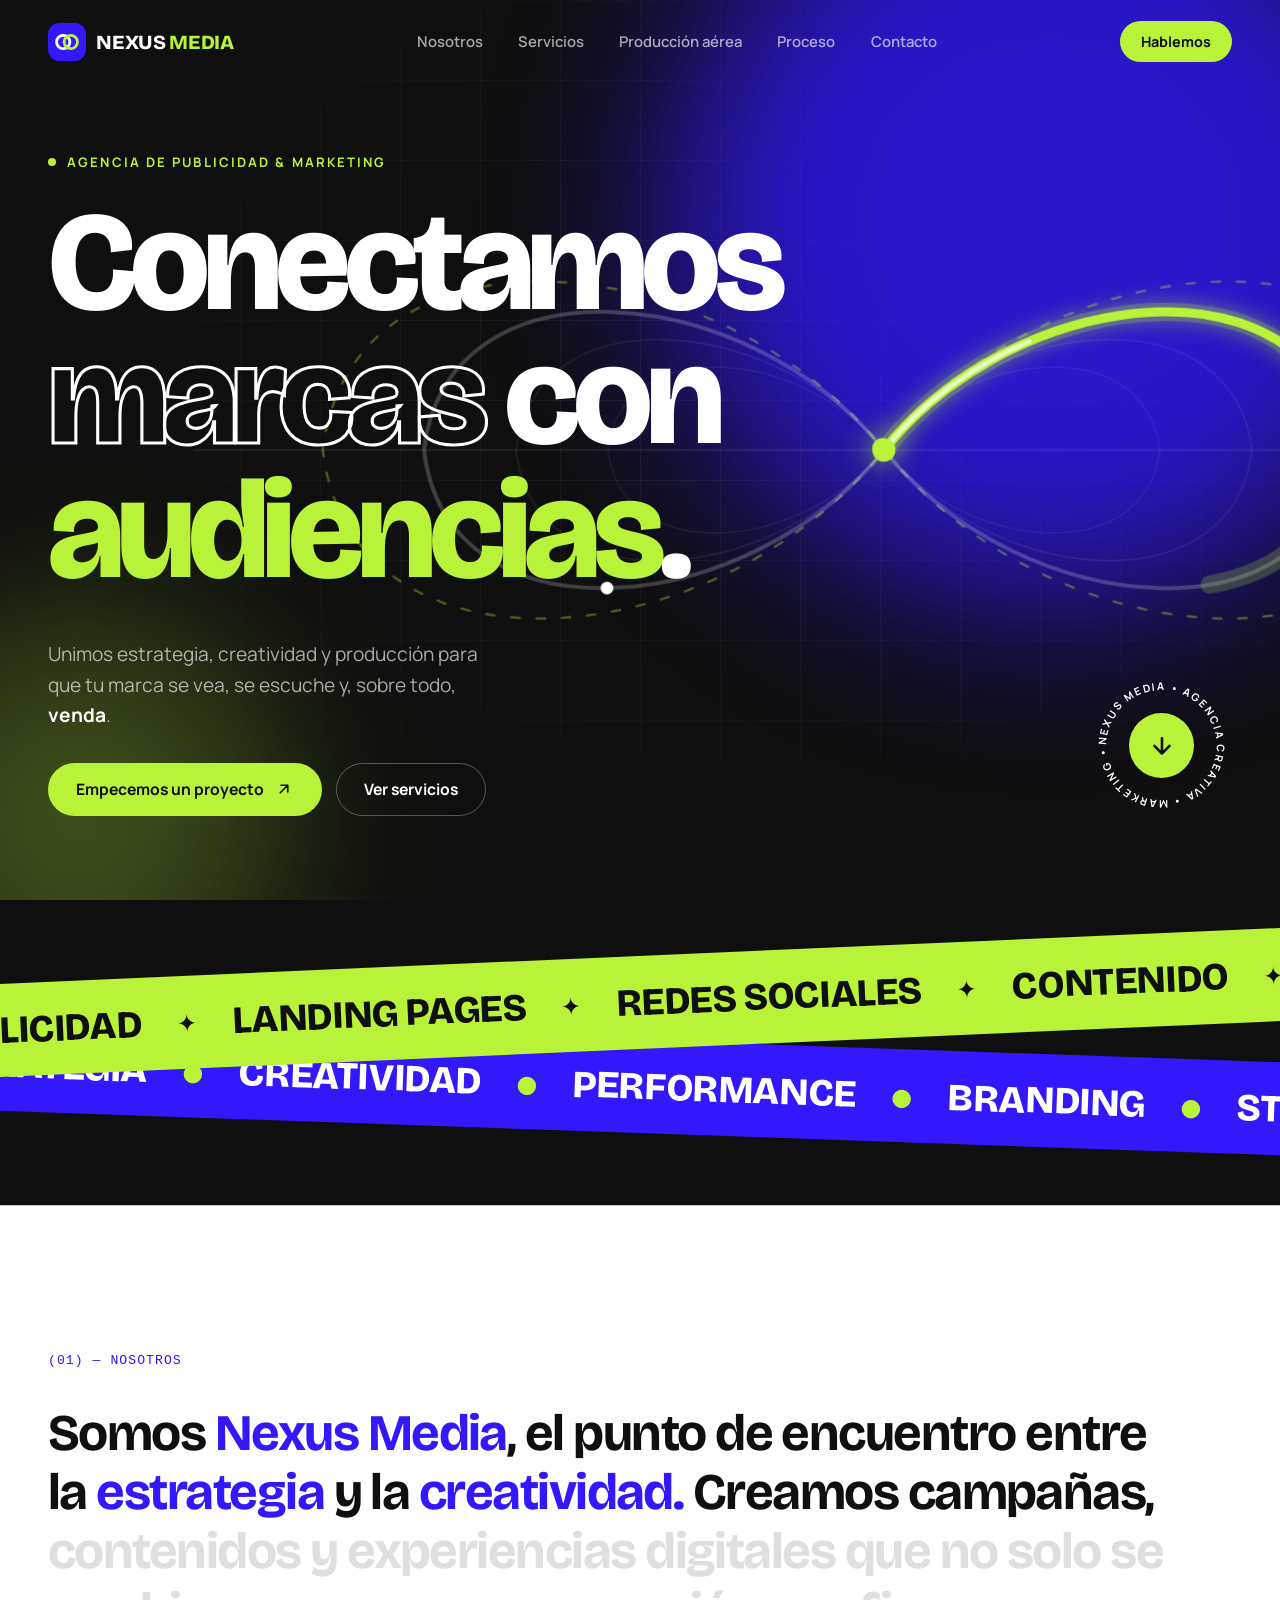
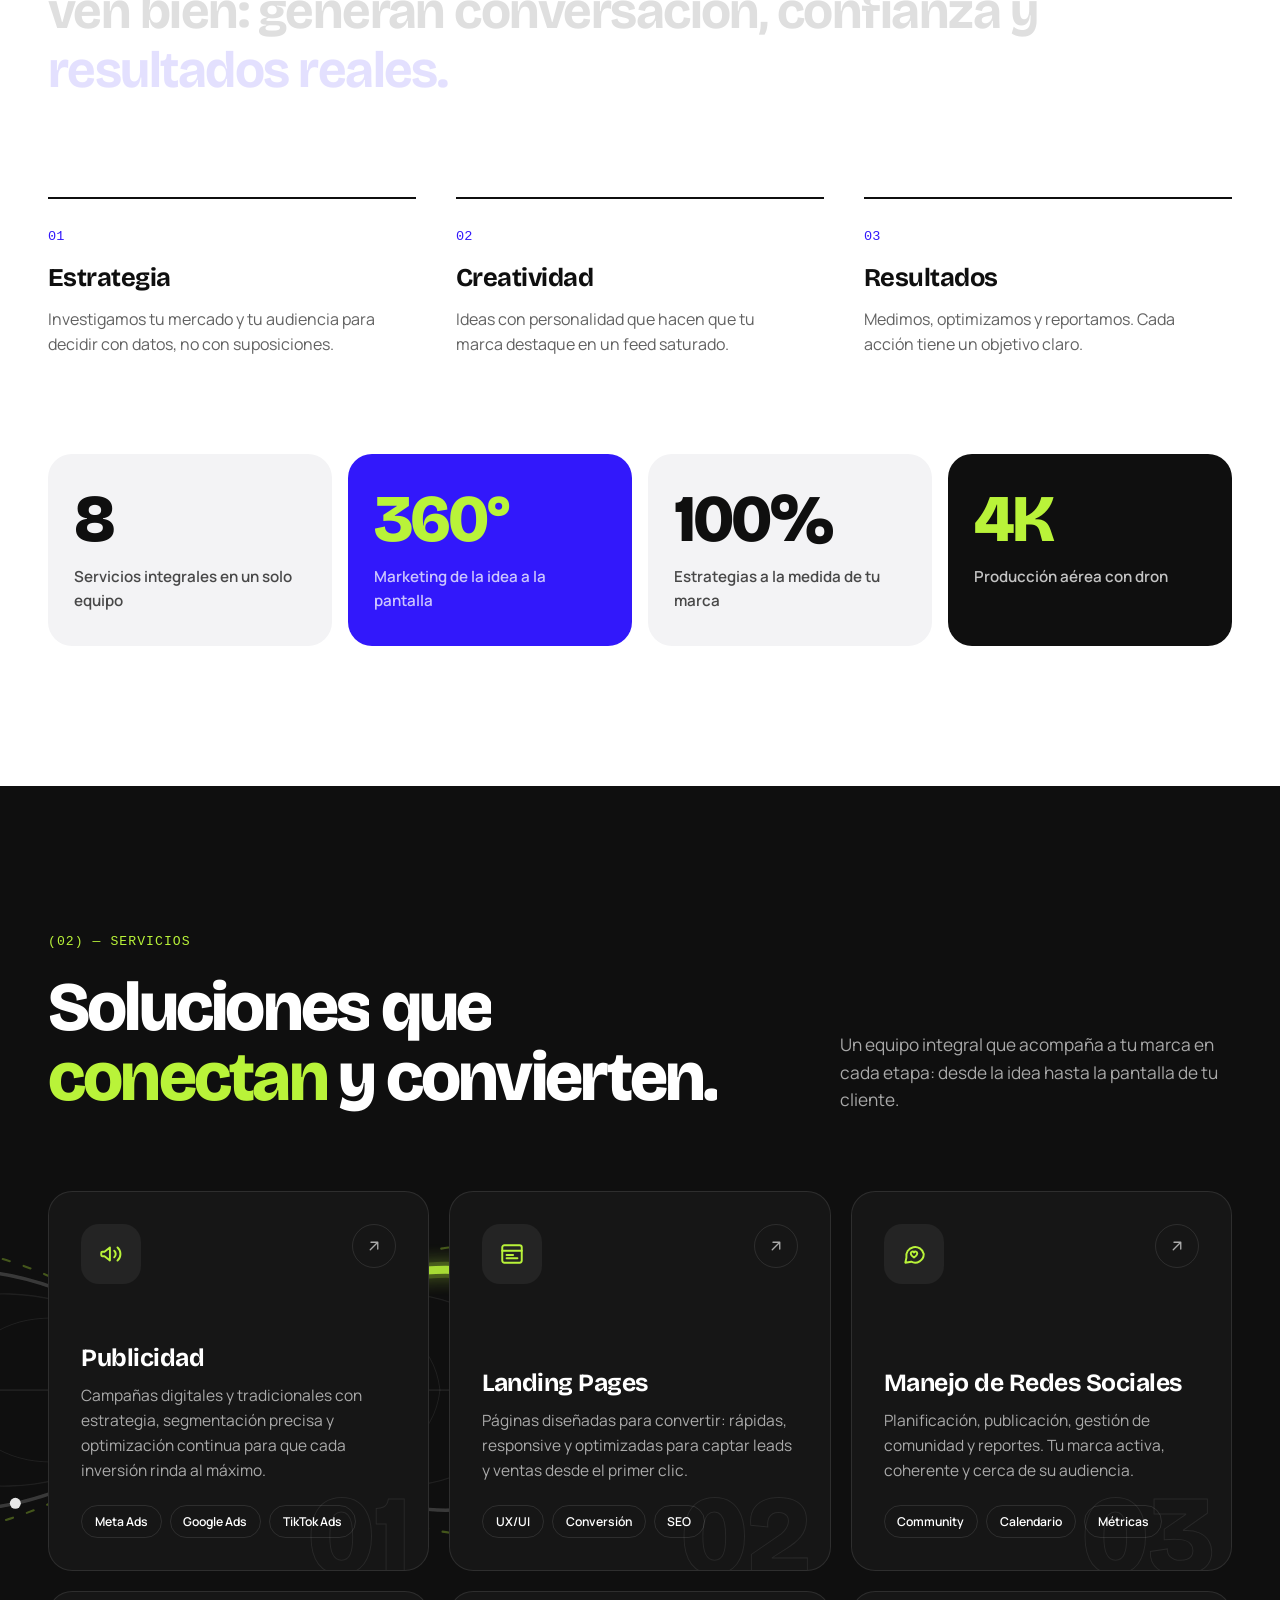
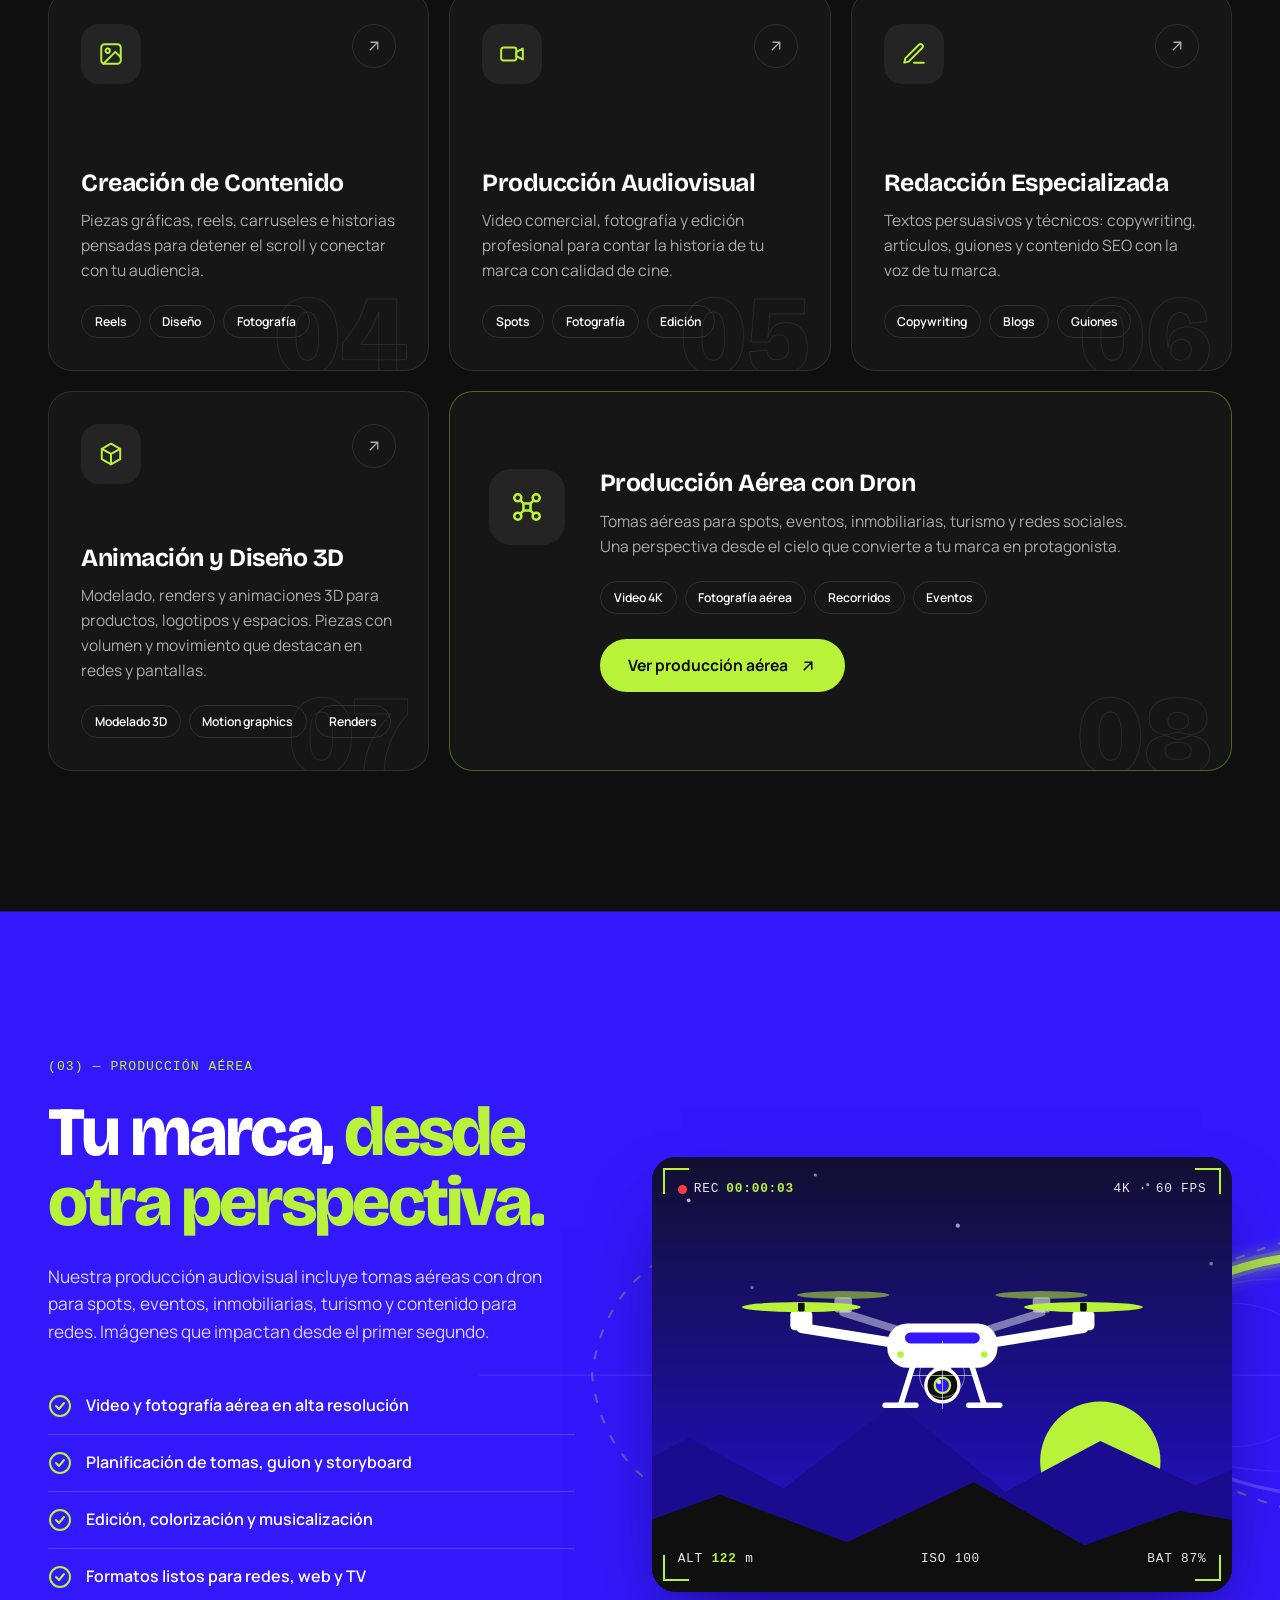
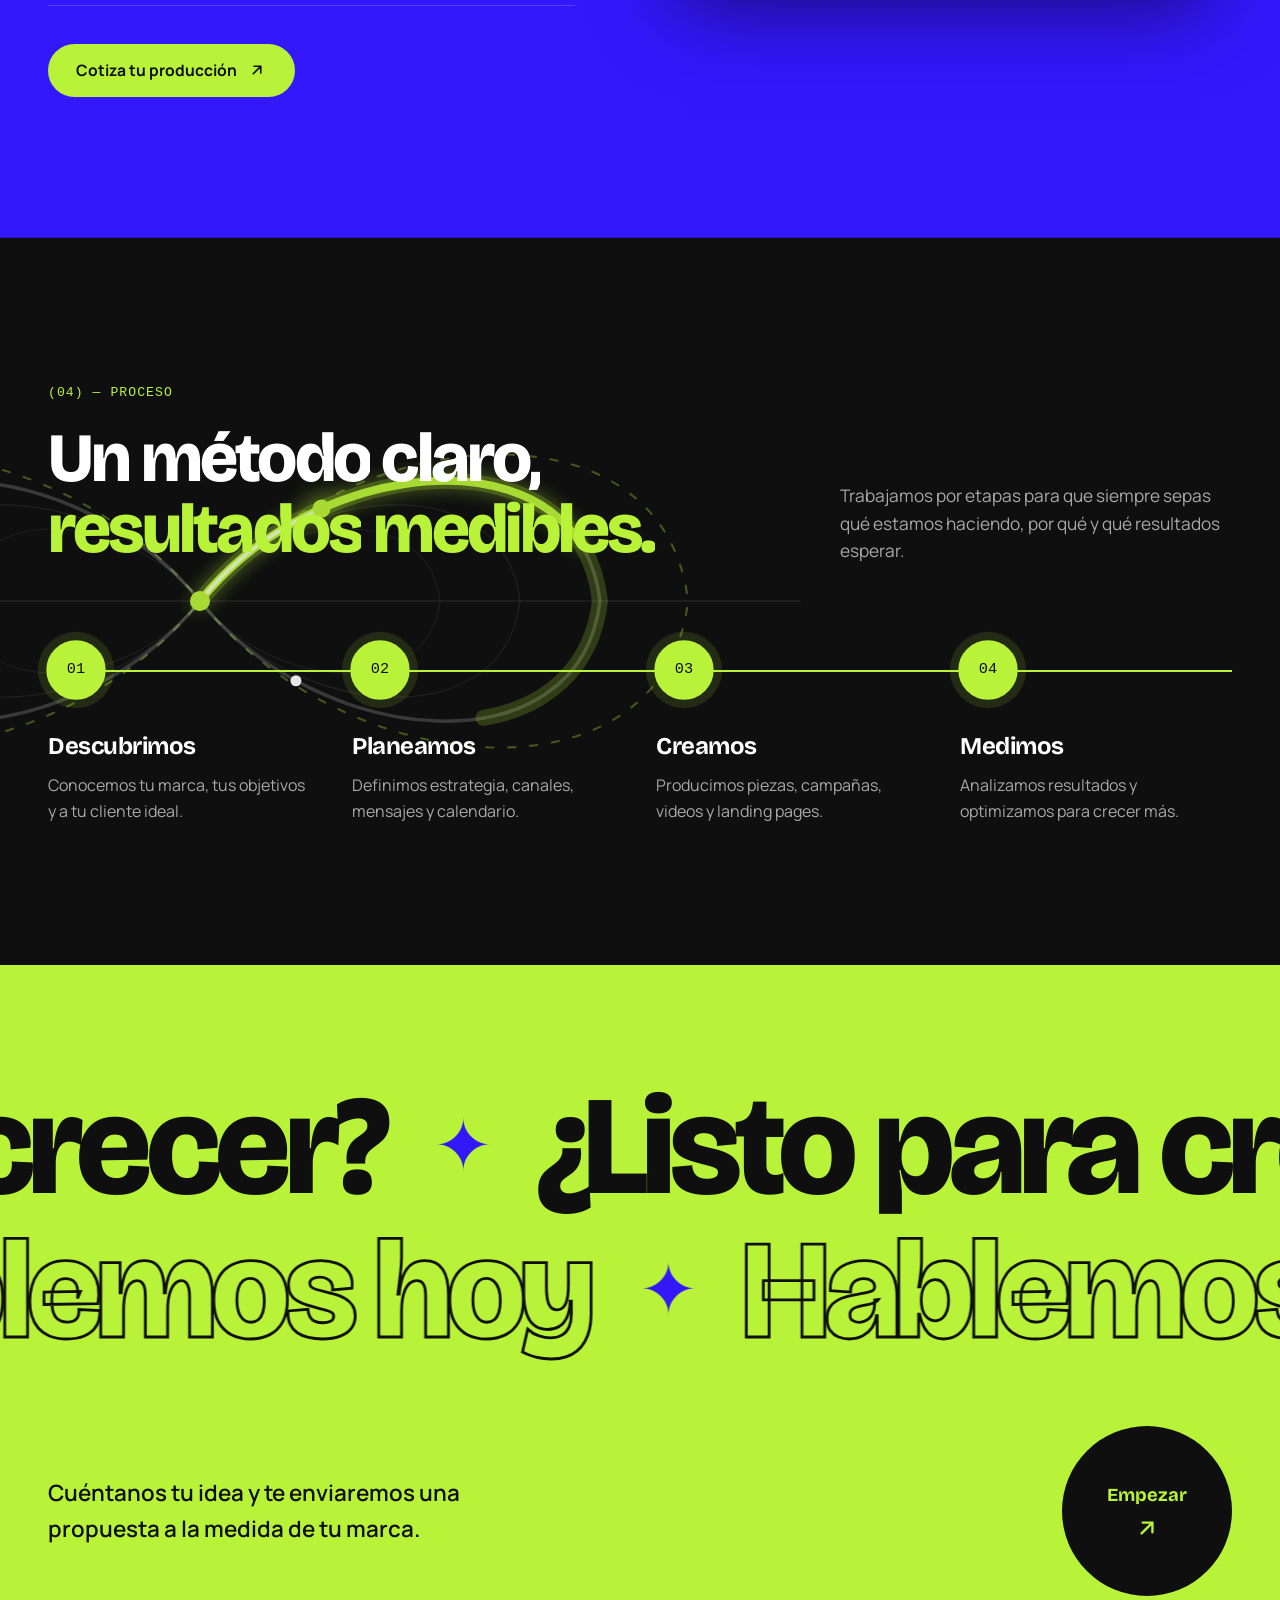
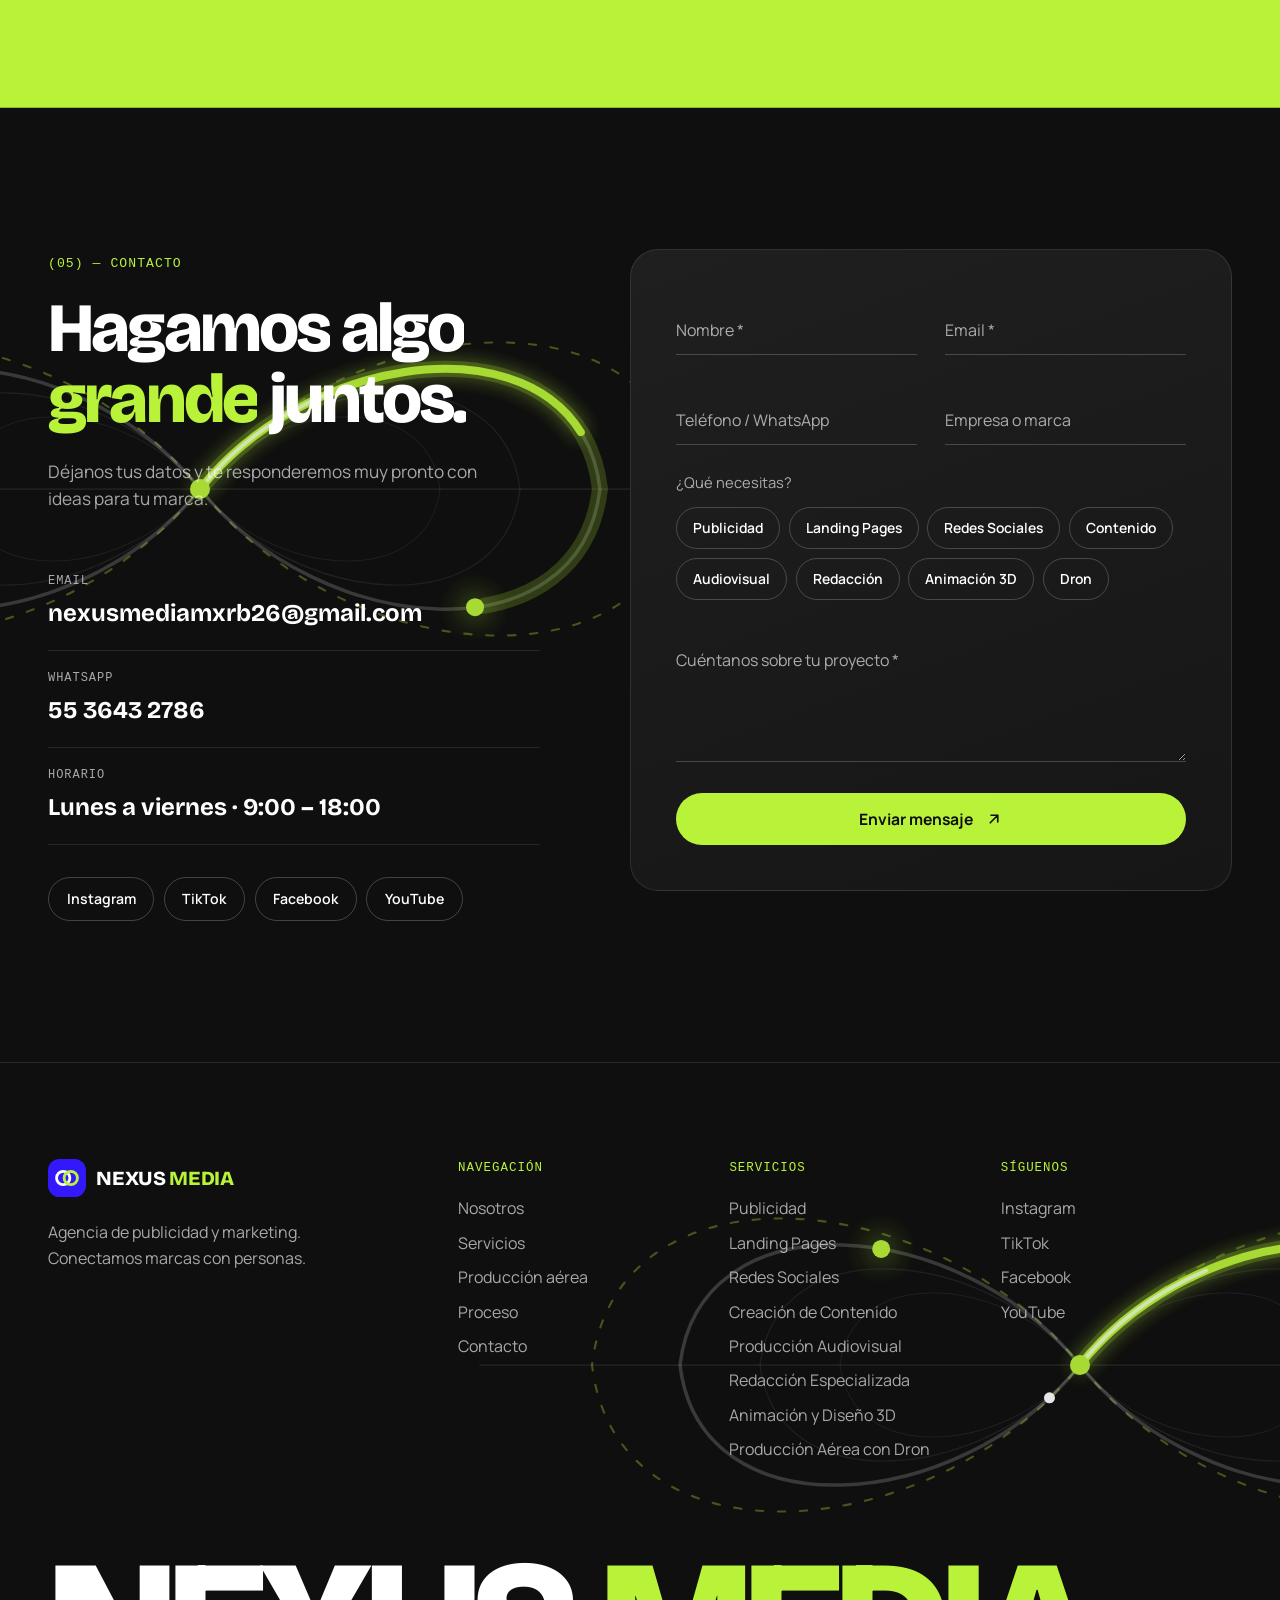
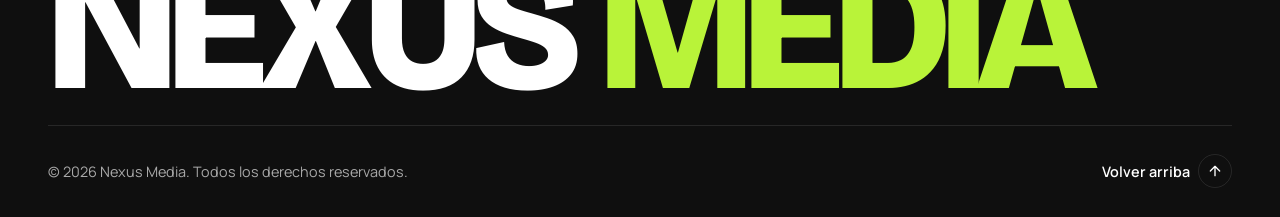
==== commit 9b380f91: "Enlazar el boton de YouTube al canal de la agencia Ultimo enlace social que apuntaba a '#'. Se abre " ====
--- a/index.html
+++ b/index.html
@@ -545,7 +545,7 @@
             <a href="https://www.instagram.com/nexusmediamx26/" class="social" target="_blank" rel="noopener">Instagram</a>
             <a href="https://www.tiktok.com/@nexusmediamx" class="social" target="_blank" rel="noopener">TikTok</a>
             <a href="https://www.facebook.com/profile.php?id=61594203544456" class="social" target="_blank" rel="noopener">Facebook</a>
-            <a href="#" class="social">YouTube</a>
+            <a href="https://www.youtube.com/@NexusMediaMX" class="social" target="_blank" rel="noopener">YouTube</a>
           </div>
         </div>
 
@@ -665,7 +665,7 @@
             <li><a href="https://www.instagram.com/nexusmediamx26/" target="_blank" rel="noopener">Instagram</a></li>
             <li><a href="https://www.tiktok.com/@nexusmediamx" target="_blank" rel="noopener">TikTok</a></li>
             <li><a href="https://www.facebook.com/profile.php?id=61594203544456" target="_blank" rel="noopener">Facebook</a></li>
-            <li><a href="#">YouTube</a></li>
+            <li><a href="https://www.youtube.com/@NexusMediaMX" target="_blank" rel="noopener">YouTube</a></li>
           </ul>
         </div>
       </div>
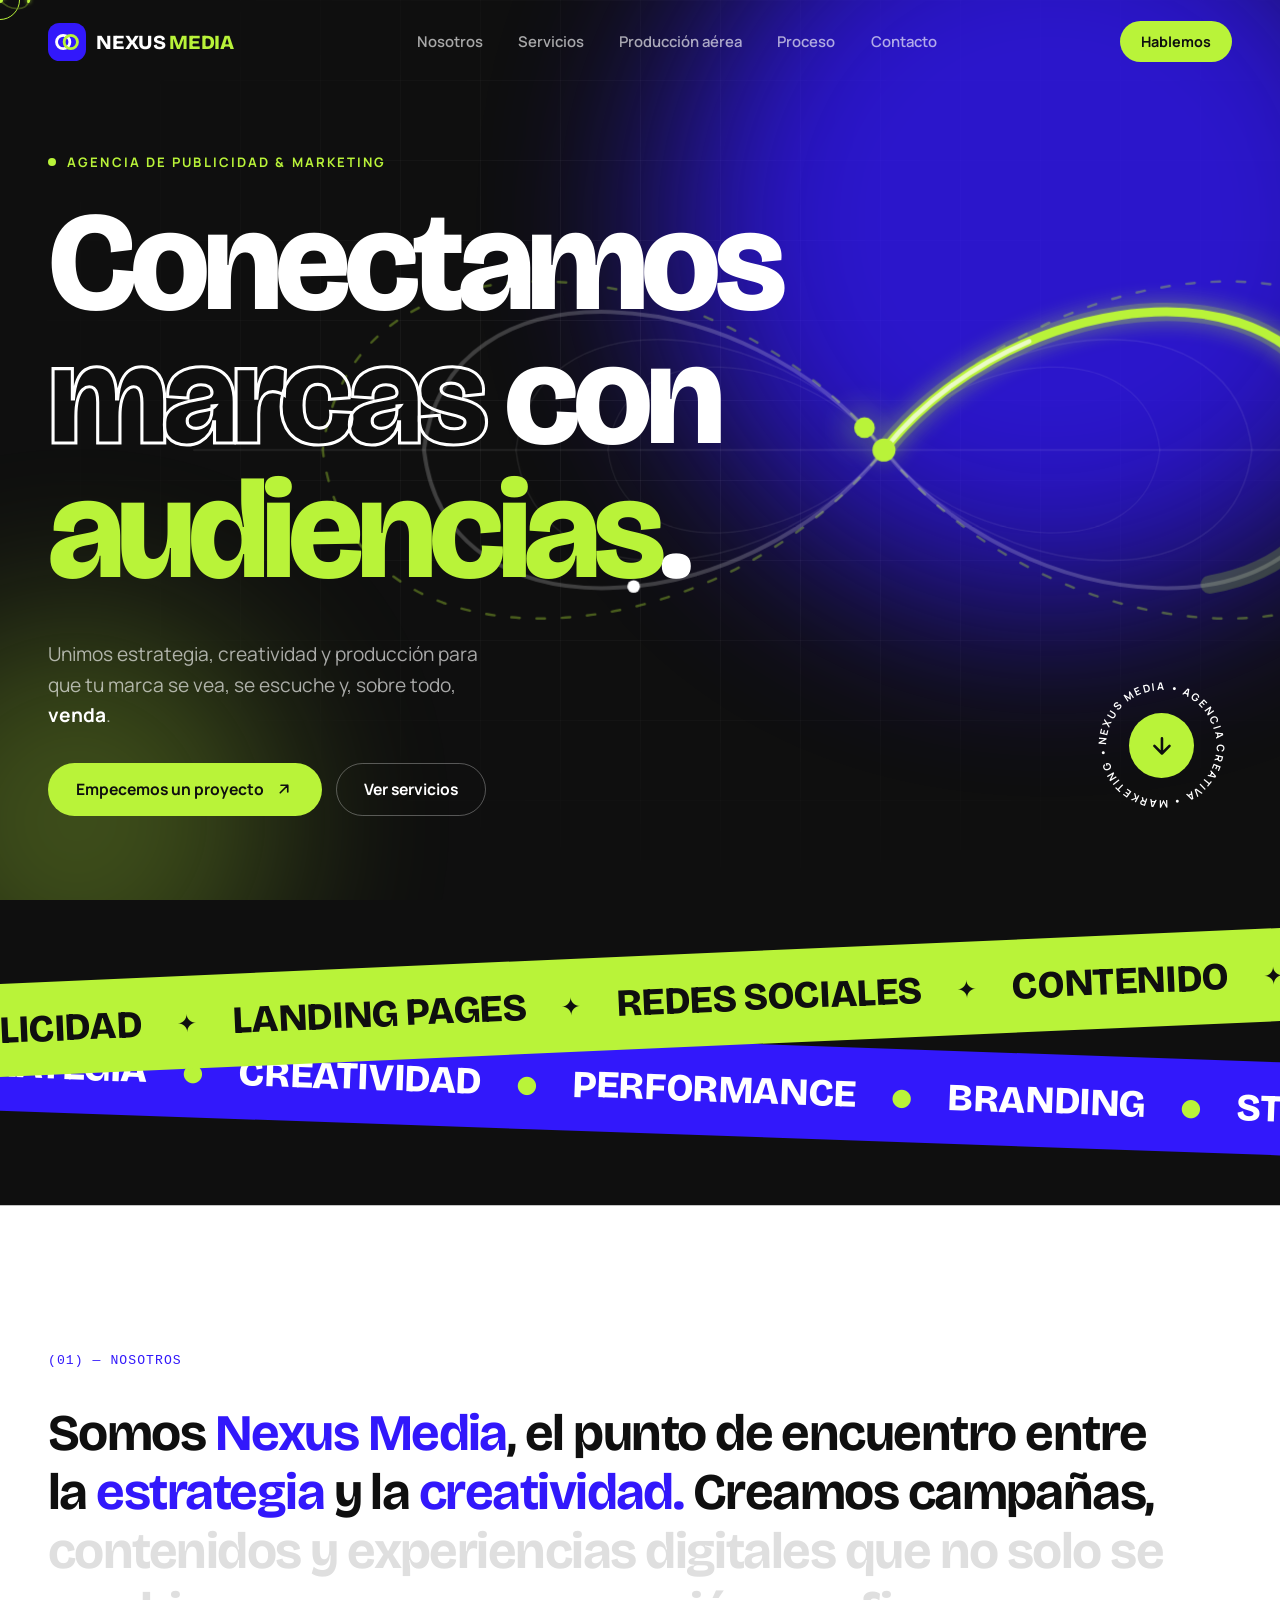
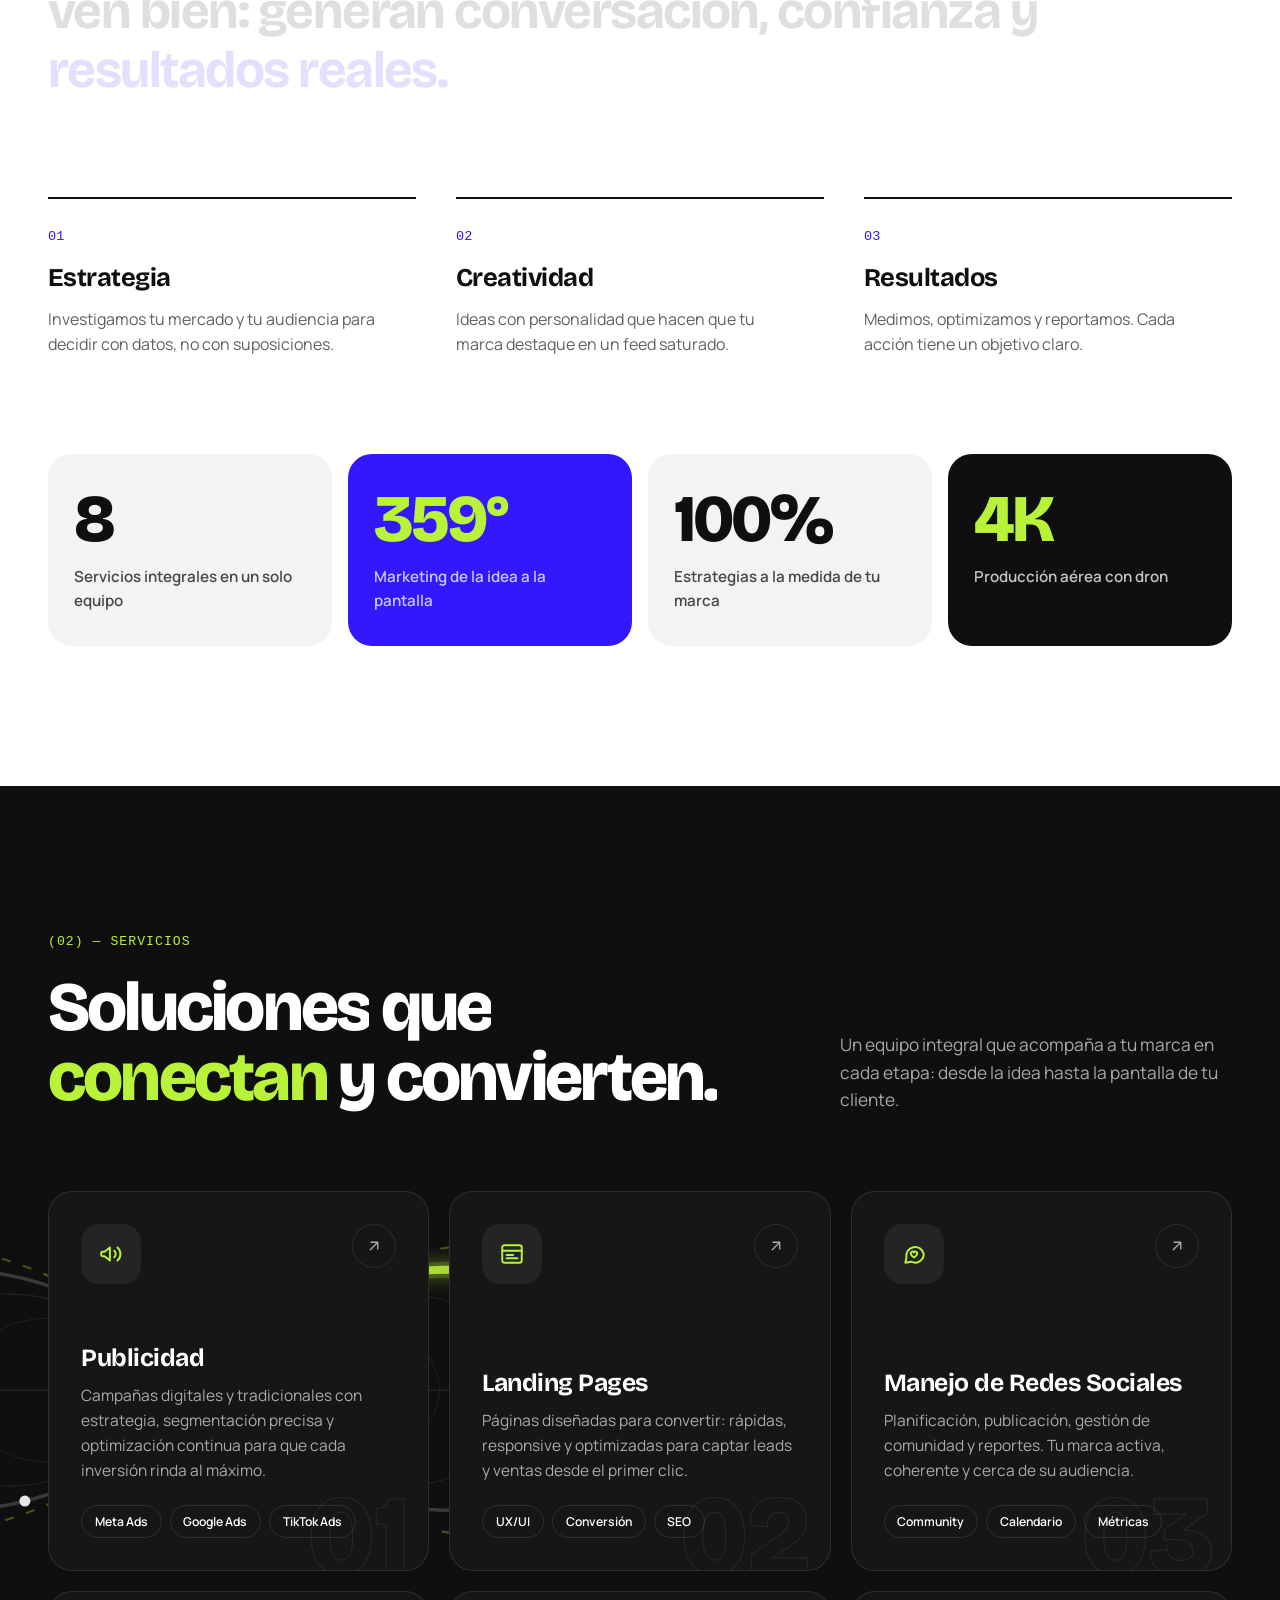
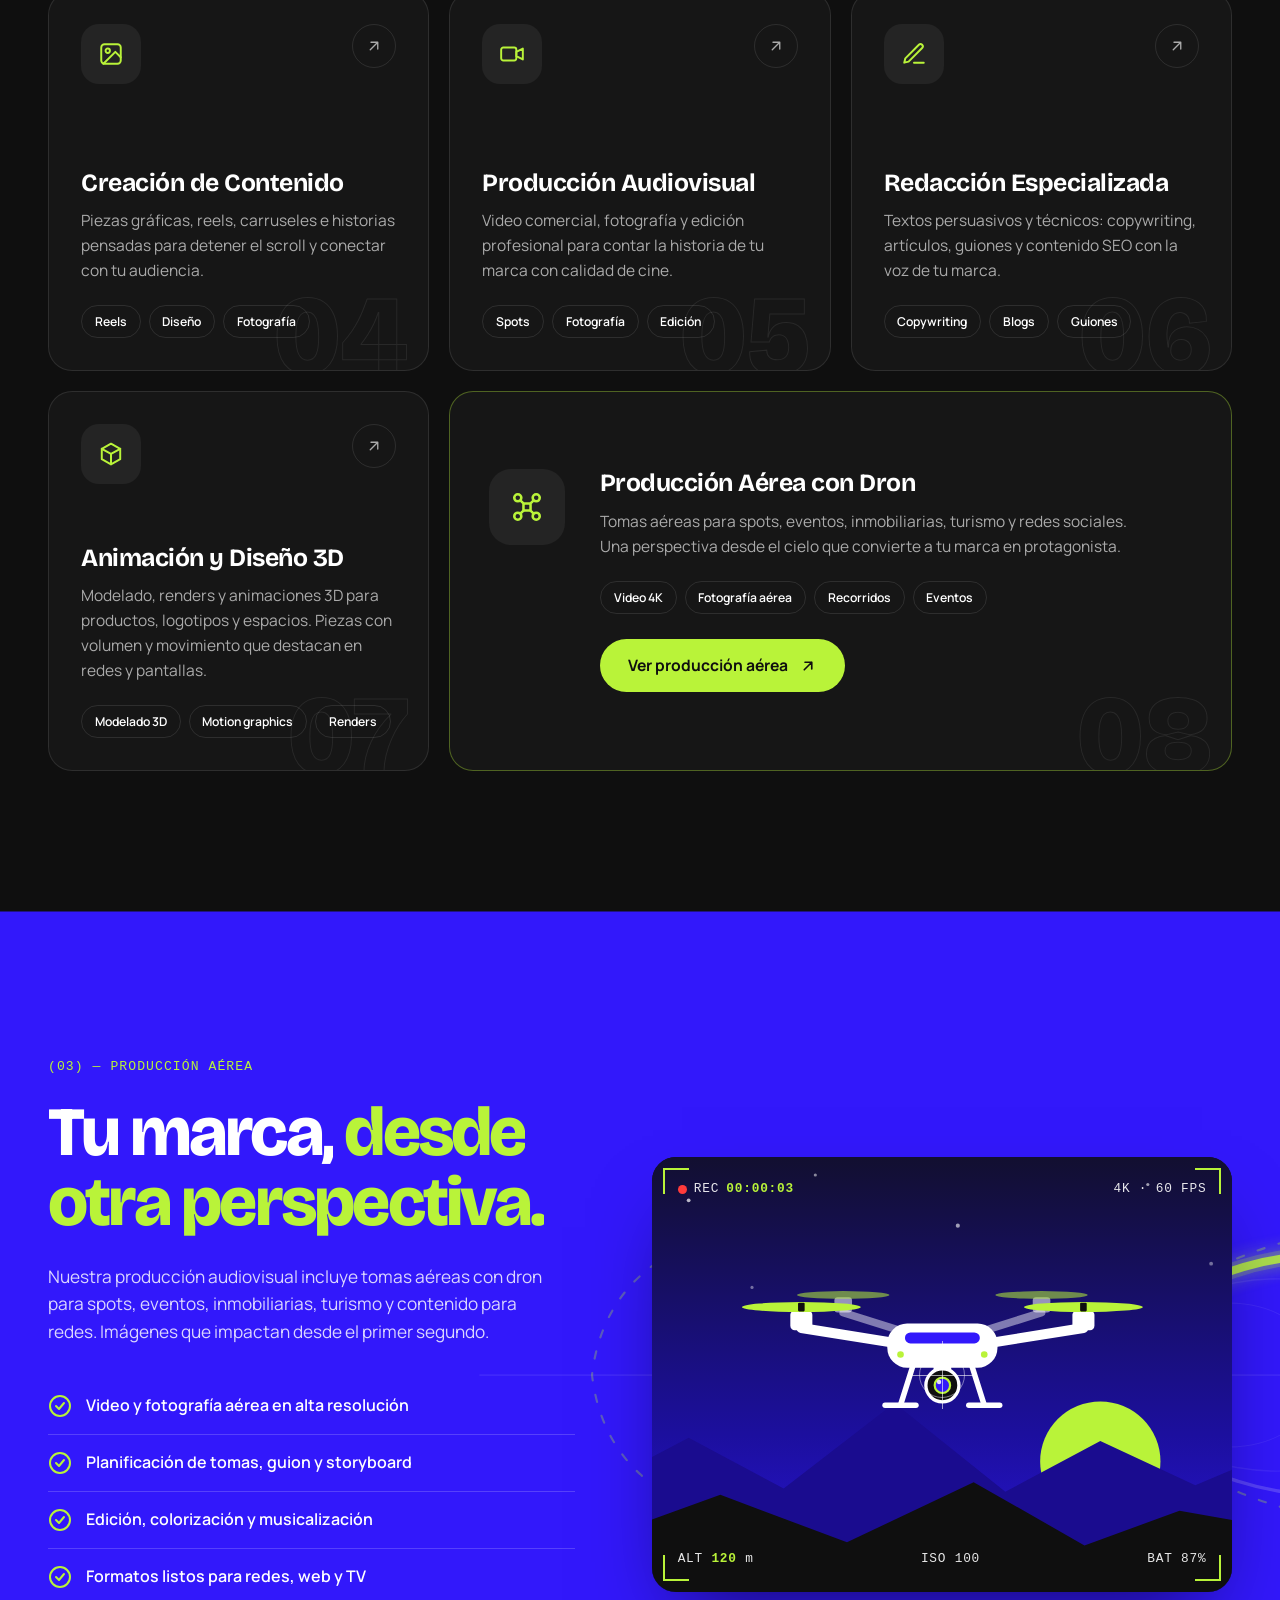
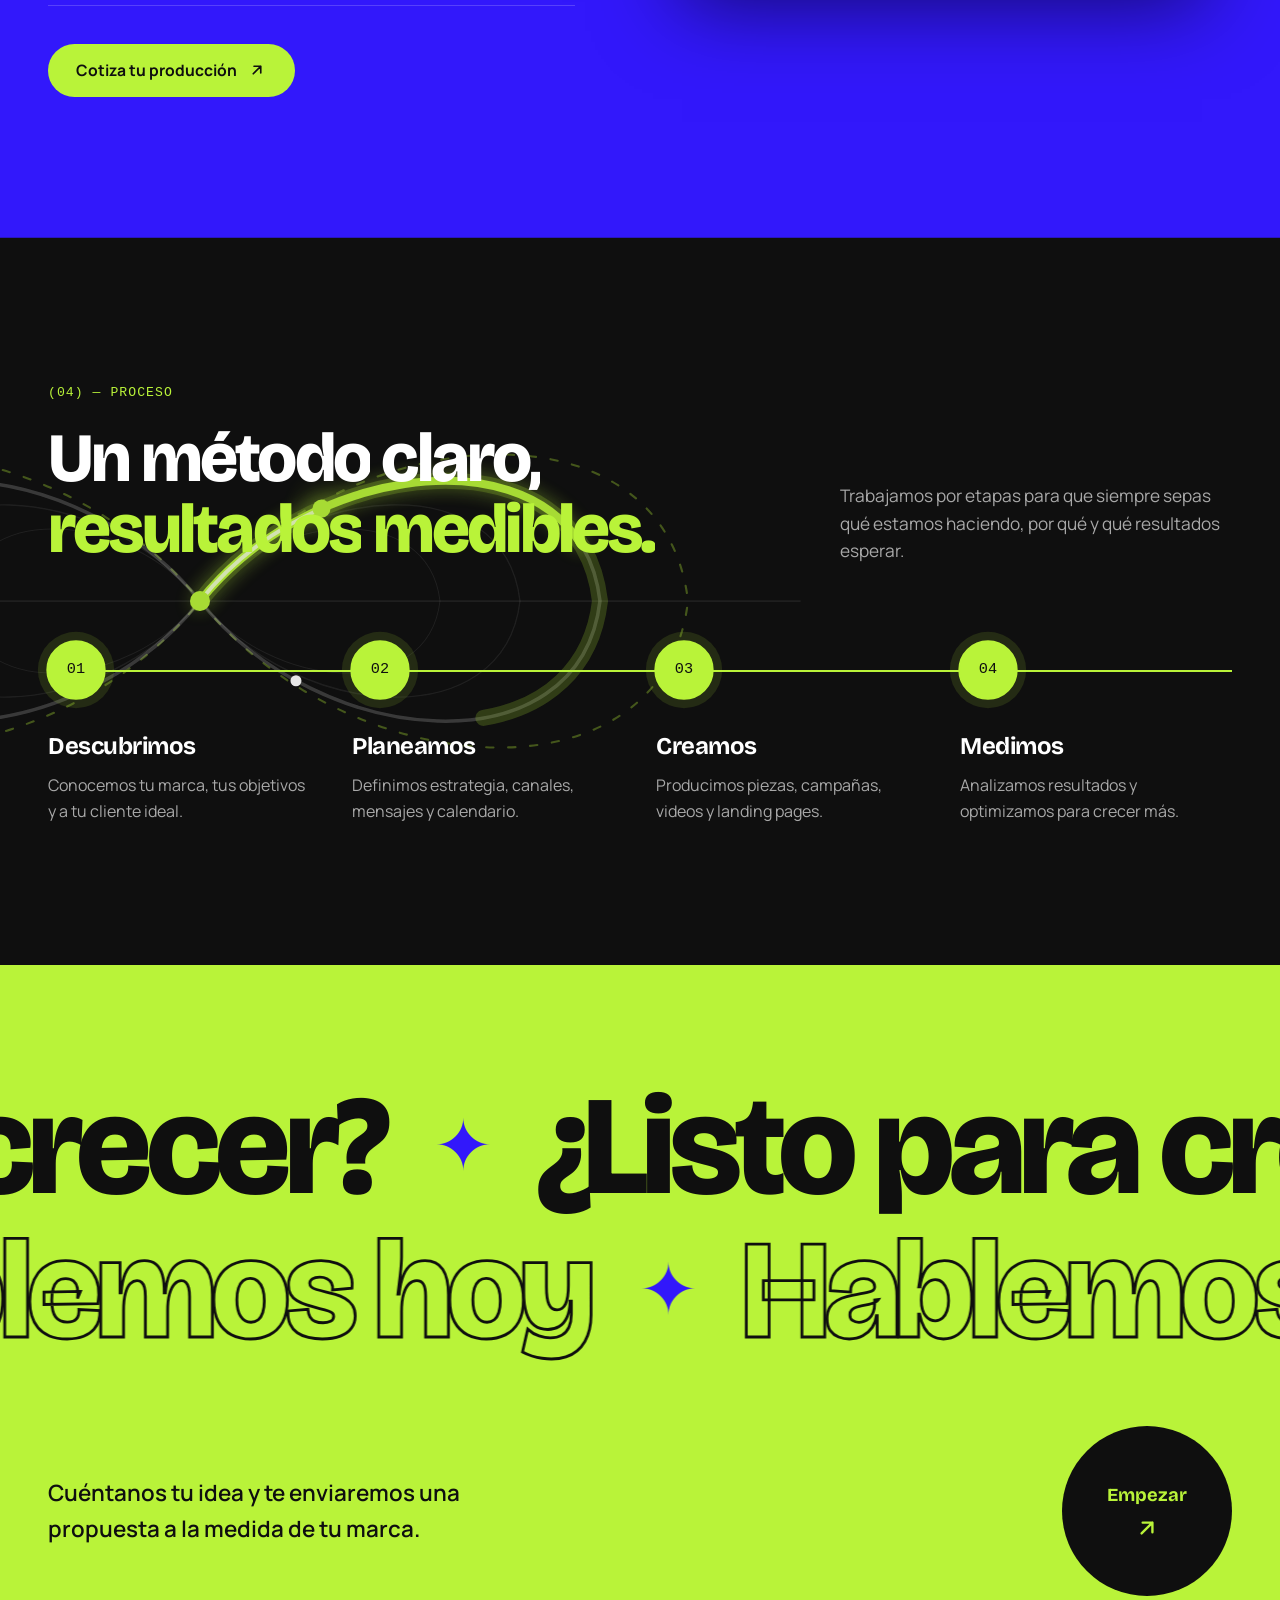
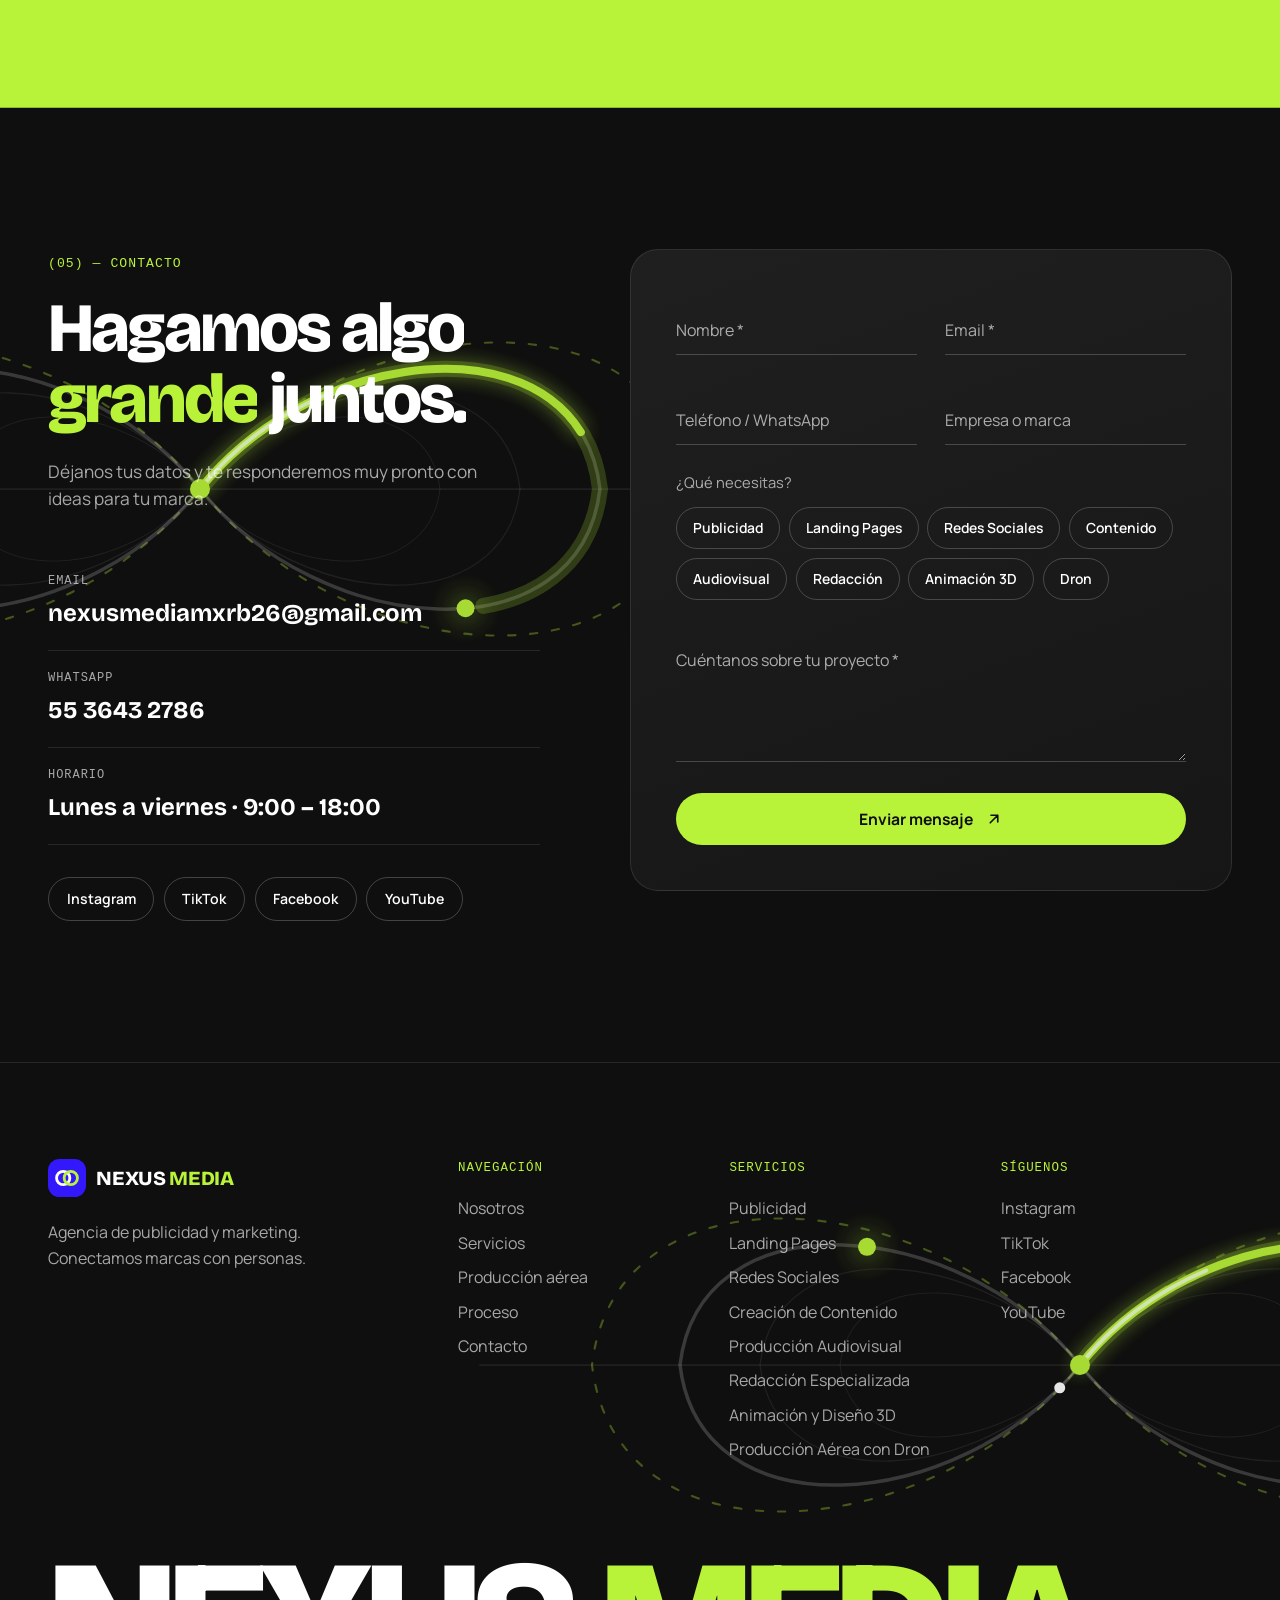
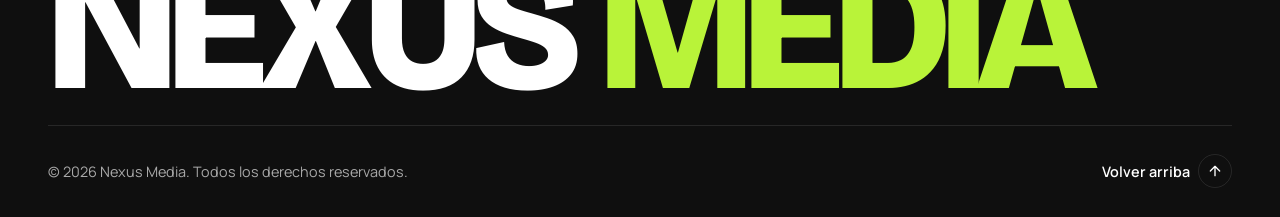
==== commit fcb1d52d: "Enlazar el boton de produccion aerea al video del dron El boton llevaba a la seccion #dron de la mis" ====
--- a/index.html
+++ b/index.html
@@ -343,7 +343,7 @@
                 <p>Tomas aéreas para spots, eventos, inmobiliarias, turismo y redes sociales. Una perspectiva desde el cielo que convierte a tu marca en protagonista.</p>
                 <ul class="card__tags"><li>Video 4K</li><li>Fotografía aérea</li><li>Recorridos</li><li>Eventos</li></ul>
               </div>
-              <a href="#dron" class="btn btn--lime card__cta" data-magnetic="0.2">
+              <a href="https://www.youtube.com/watch?v=GUbVngVqc-A" class="btn btn--lime card__cta" target="_blank" rel="noopener" data-magnetic="0.2">
                 Ver producción aérea
                 <svg class="btn__icon" viewBox="0 0 24 24" aria-hidden="true"><path d="M7 17 17 7M8 7h9v9"/></svg>
               </a>
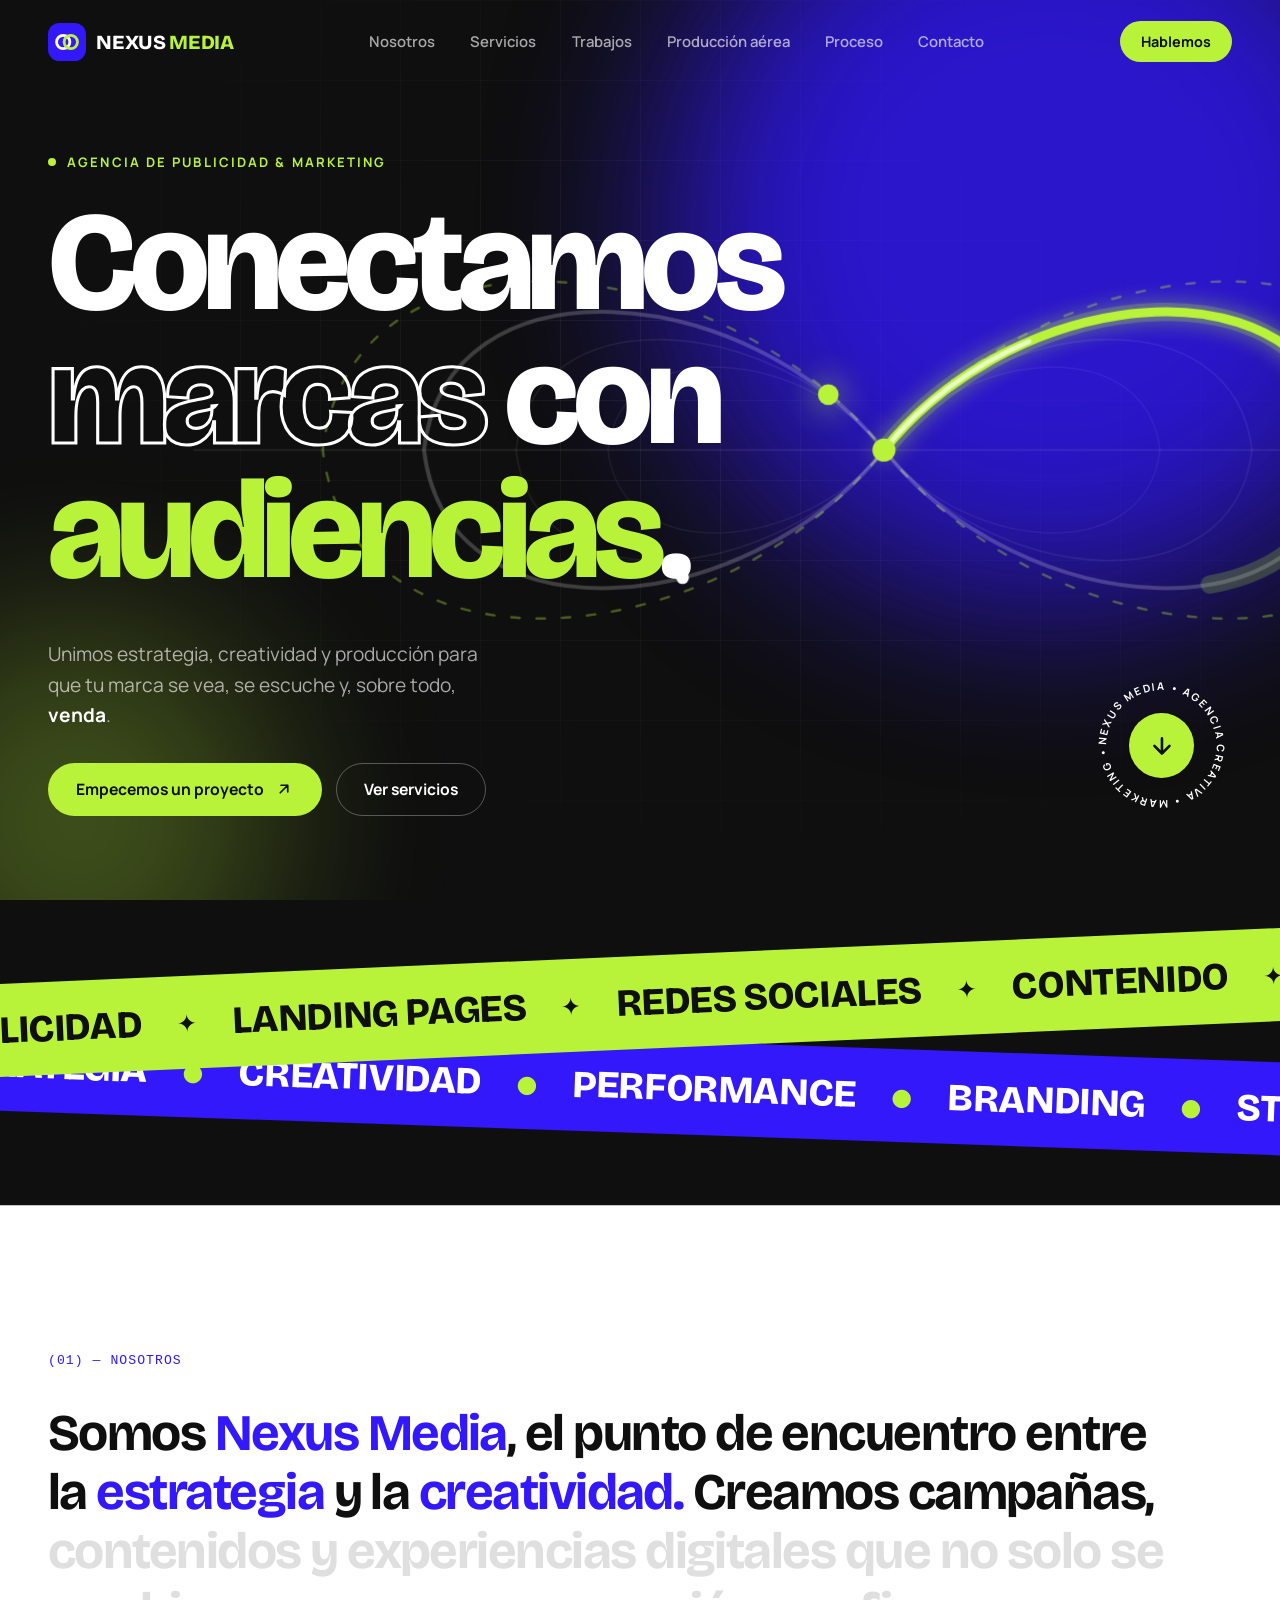
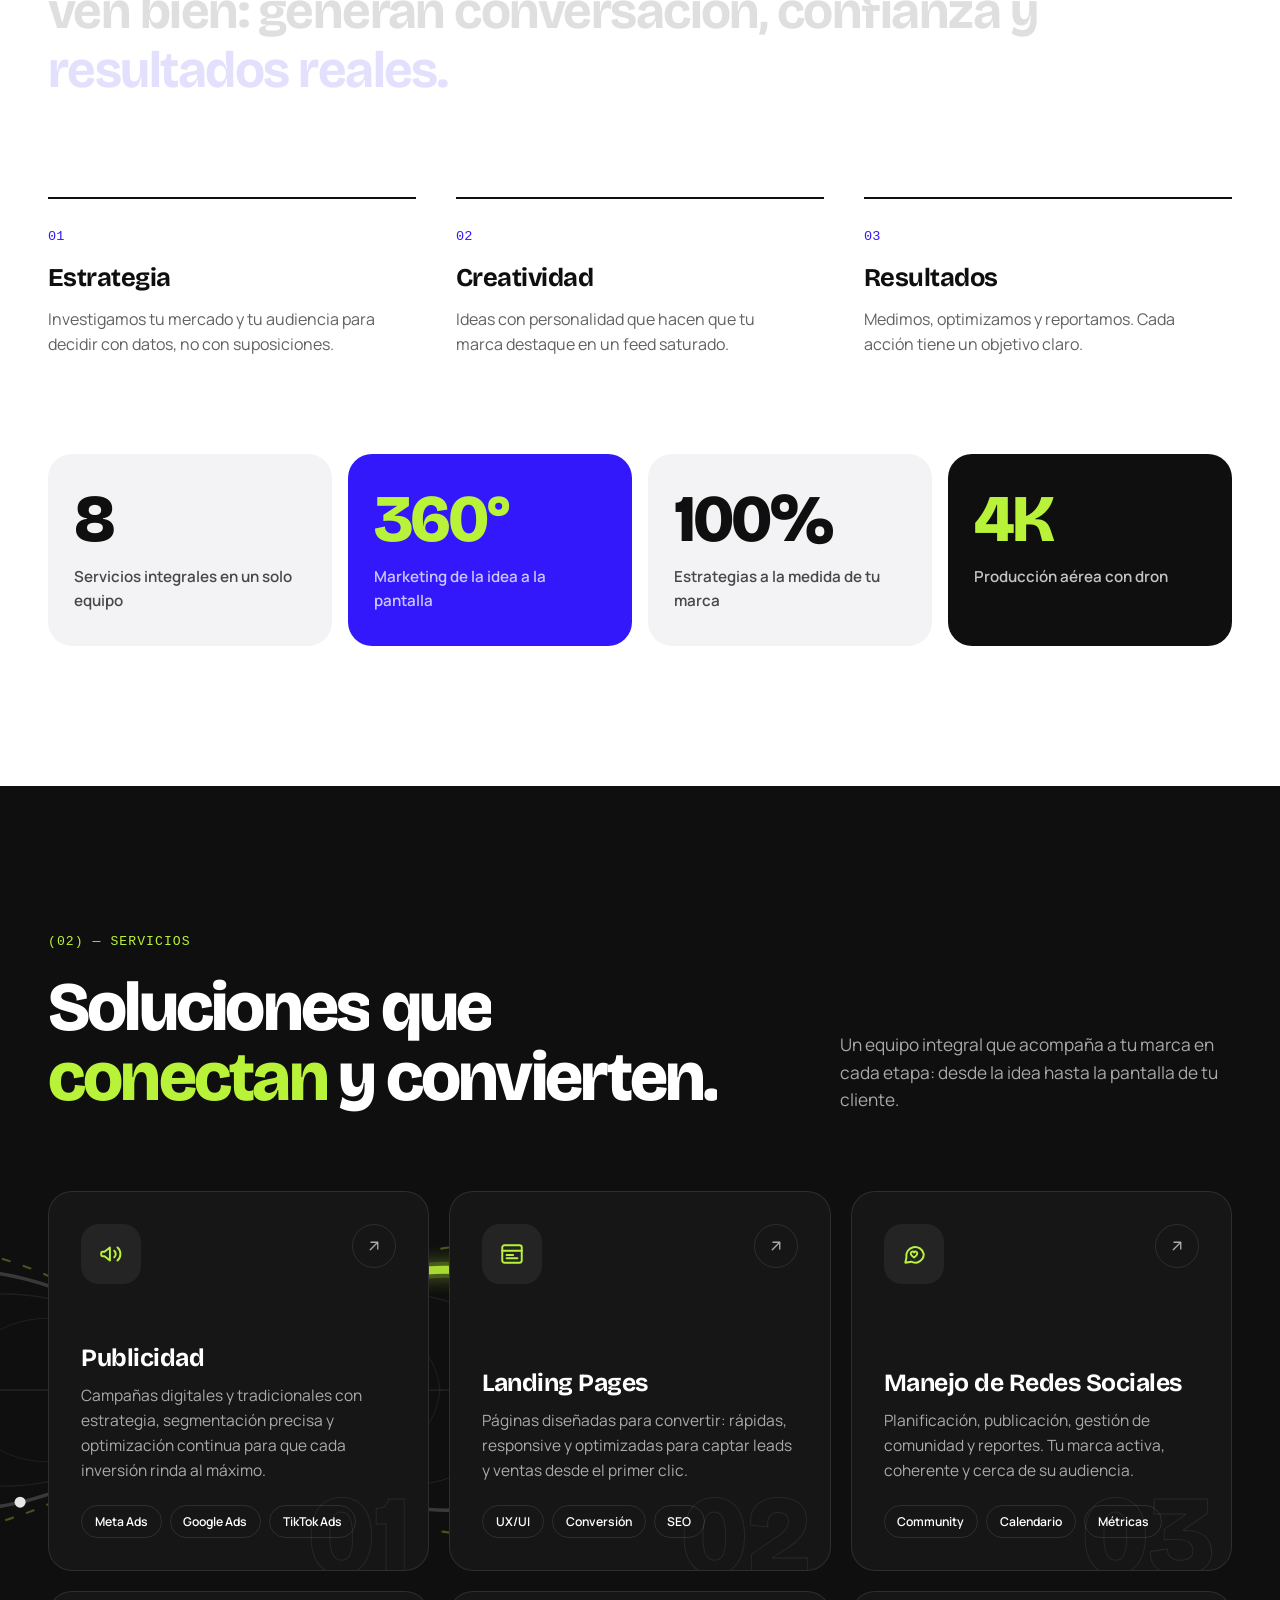
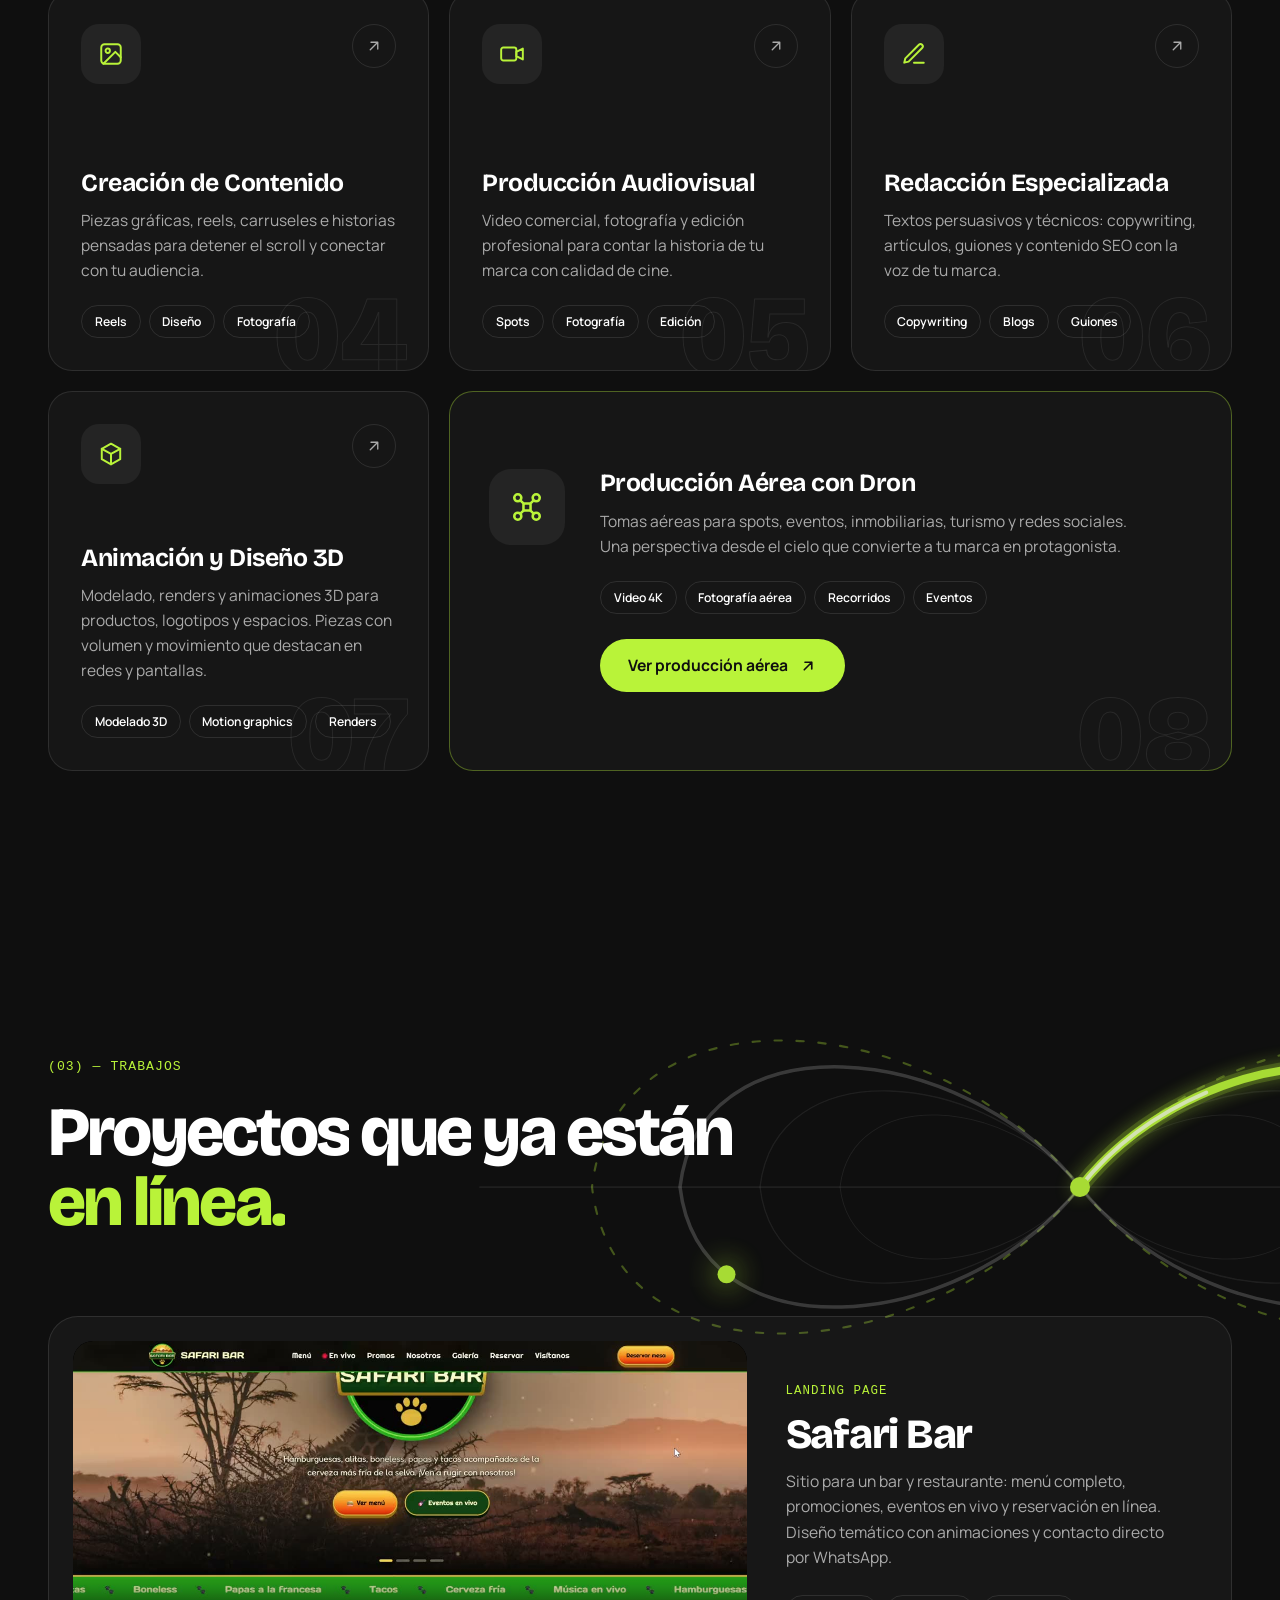
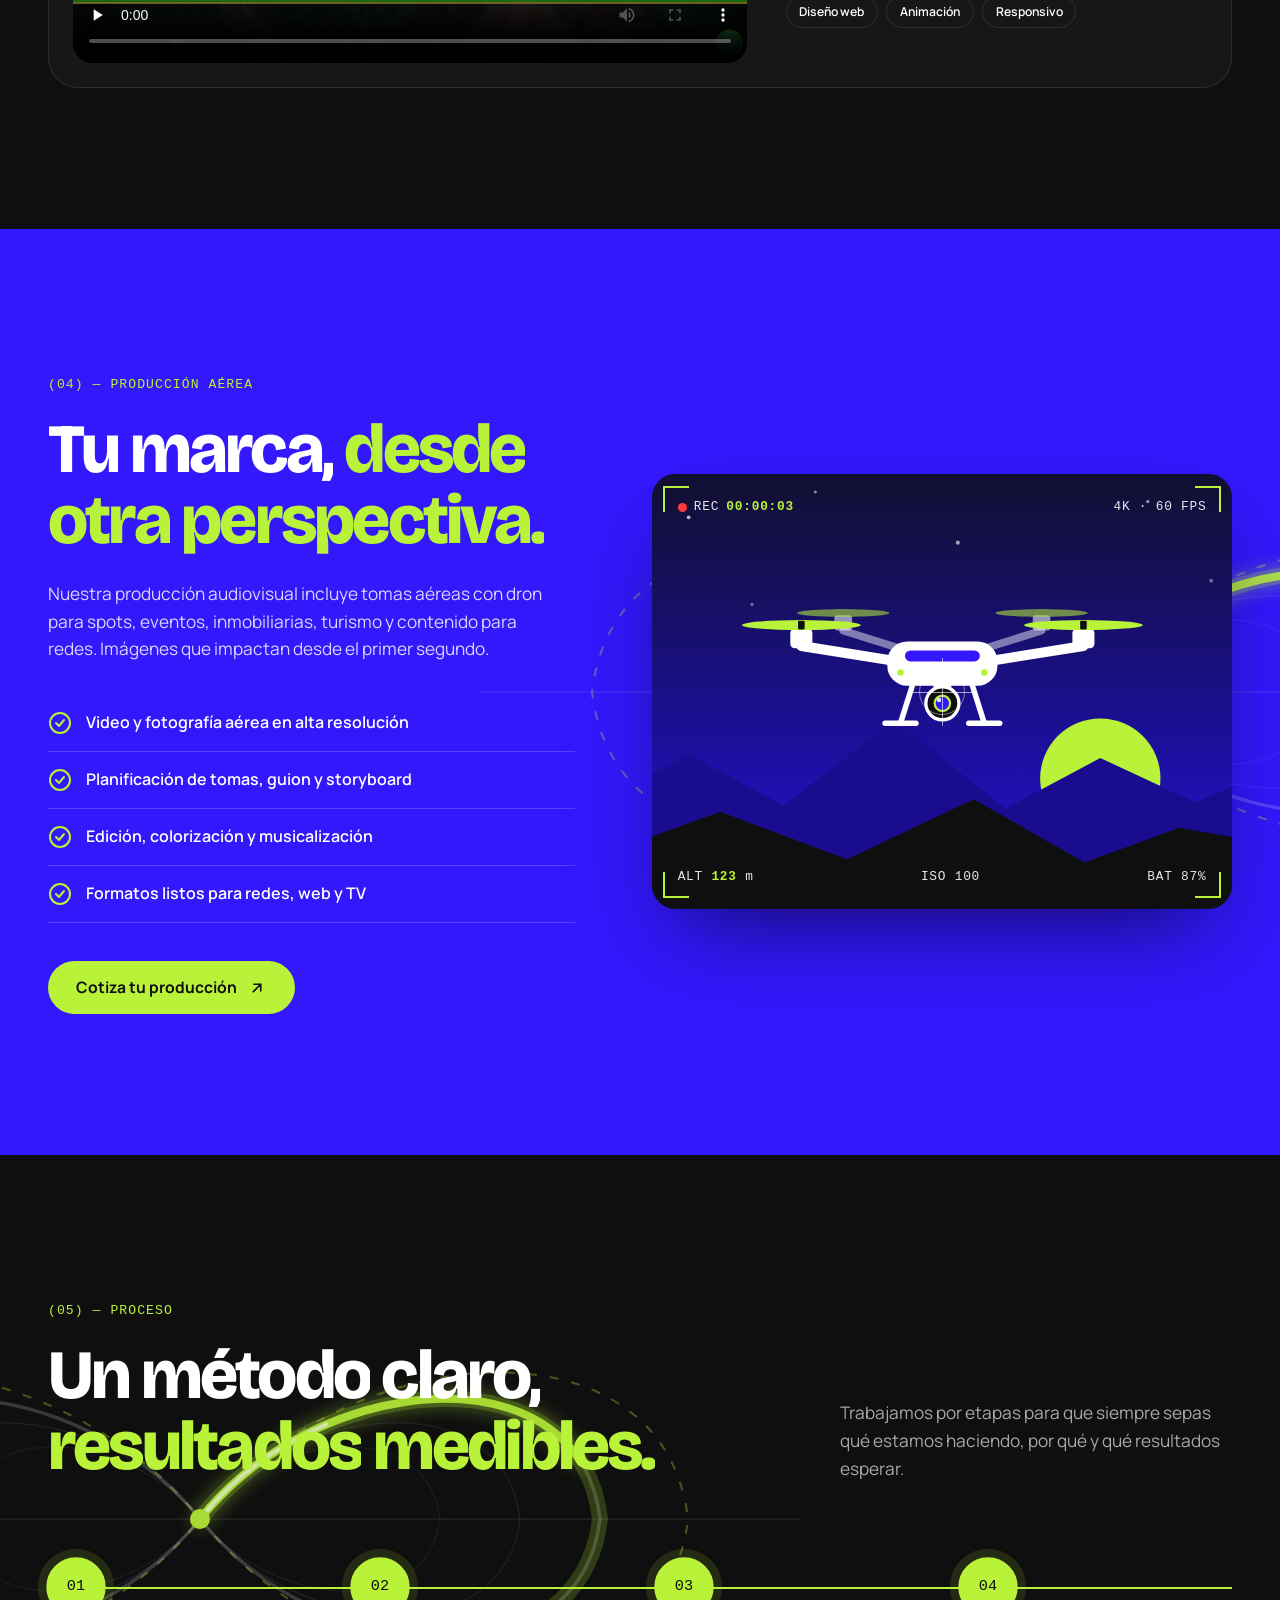
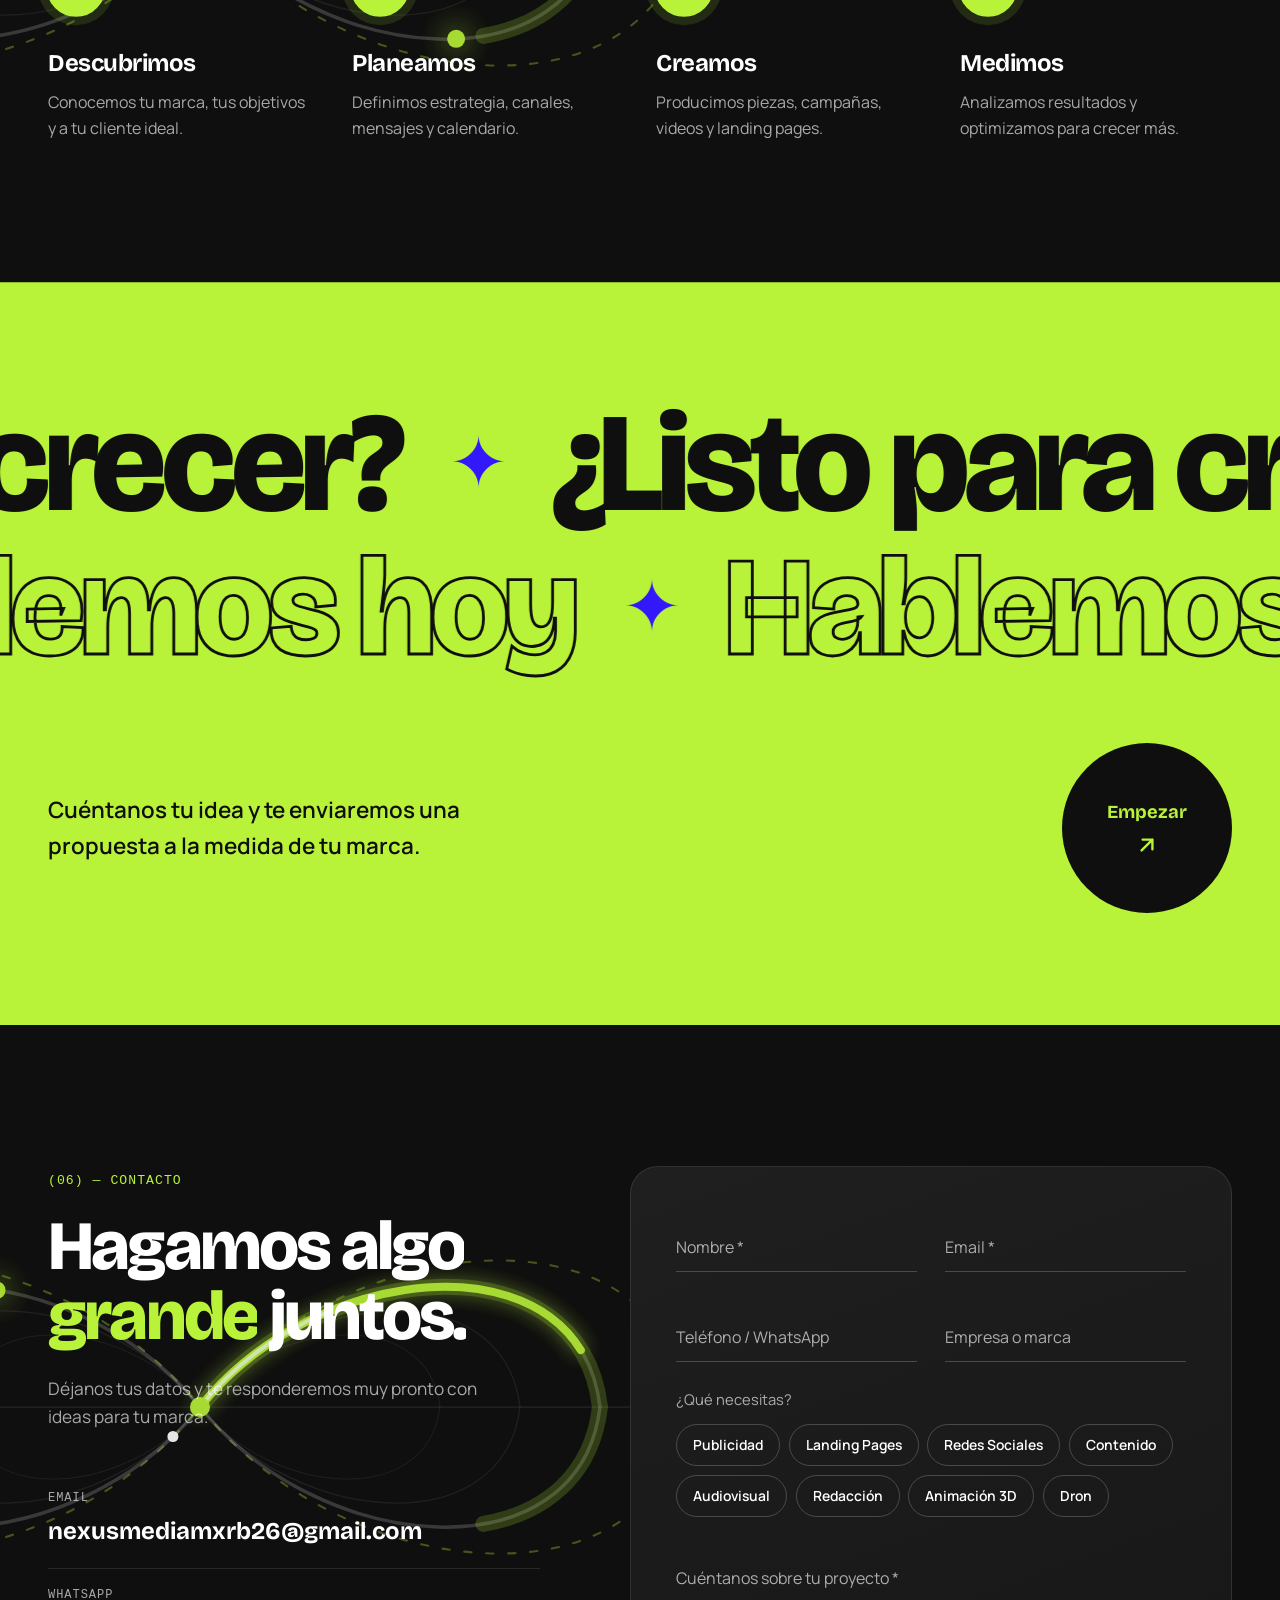
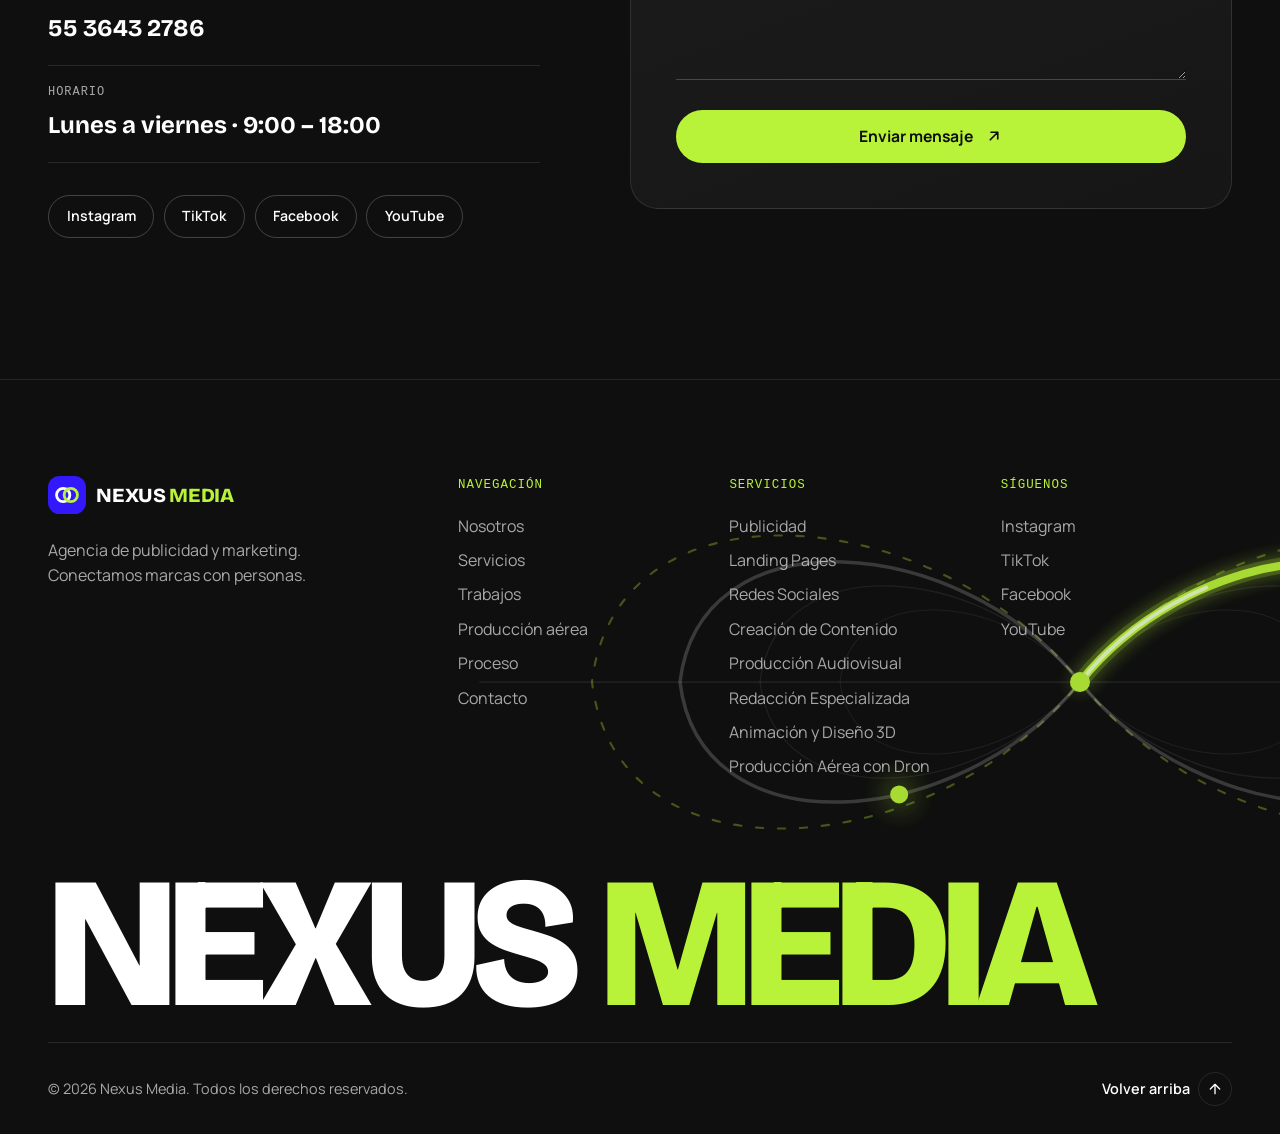
==== commit c4200e57: "Agregar la seccion Trabajos con el proyecto Safari Bar Nueva seccion (03) entre Servicios y Producci" ====
--- a/index.html
+++ b/index.html
@@ -59,6 +59,7 @@
       <ul class="nav__links">
         <li><a href="#nosotros">Nosotros</a></li>
         <li><a href="#servicios">Servicios</a></li>
+        <li><a href="#trabajos">Trabajos</a></li>
         <li><a href="#dron">Producción aérea</a></li>
         <li><a href="#proceso">Proceso</a></li>
         <li><a href="#contacto">Contacto</a></li>
@@ -76,6 +77,7 @@
     <ul>
       <li><a href="#nosotros">Nosotros</a></li>
       <li><a href="#servicios">Servicios</a></li>
+        <li><a href="#trabajos">Trabajos</a></li>
       <li><a href="#dron">Producción aérea</a></li>
       <li><a href="#proceso">Proceso</a></li>
       <li><a href="#contacto">Contacto</a></li>
@@ -354,12 +356,49 @@
       </div>
     </section>
 
+    <!-- ============ TRABAJOS ============ -->
+    <section class="section works" id="trabajos">
+      <div class="bg-infinity bg-infinity--right" data-infinity style="top: 30%"></div>
+      <div class="container">
+        <div class="section-head">
+          <div>
+            <span class="tag" data-reveal="up">(03) — Trabajos</span>
+            <h2 class="h2" data-split>Proyectos que ya están <span class="text-lime">en línea.</span></h2>
+          </div>
+          <div data-reveal="up" style="--d:.2s">
+            <p>Una muestra de lo que entregamos: sitios que se ven bien, cargan rápido y están hechos para vender.</p>
+          </div>
+        </div>
+
+        <article class="work" data-reveal="up">
+          <div class="work__media">
+            <video class="work__video" poster="assets/video/trabajos-safari-bar.jpg" controls preload="none" playsinline>
+              <source src="assets/video/trabajos-safari-bar.mp4" type="video/mp4">
+              Tu navegador no puede reproducir este video.
+            </video>
+          </div>
+          <div class="work__info">
+            <div>
+              <span class="work__kicker">Landing Page</span>
+              <h3>Safari Bar</h3>
+              <p>Sitio para un bar y restaurante: menú completo, promociones, eventos en vivo y reservación en línea. Diseño temático con animaciones y contacto directo por WhatsApp.</p>
+            </div>
+            <ul class="work__tags">
+              <li>Diseño web</li>
+              <li>Animación</li>
+              <li>Responsivo</li>
+            </ul>
+          </div>
+        </article>
+      </div>
+    </section>
+
     <!-- ============ PRODUCCIÓN AÉREA ============ -->
     <section class="section drone" id="dron" data-expand>
       <div class="bg-infinity bg-infinity--right" data-infinity></div>
       <div class="container drone__inner">
         <div class="drone__content">
-          <span class="tag" data-reveal="up">(03) — Producción aérea</span>
+          <span class="tag" data-reveal="up">(04) — Producción aérea</span>
           <h2 class="h2" data-split>Tu marca, <span class="text-lime">desde otra perspectiva.</span></h2>
           <p class="drone__lead" data-reveal="up" style="--d:.15s">
             Nuestra producción audiovisual incluye tomas aéreas con dron para spots, eventos, inmobiliarias,
@@ -462,7 +501,7 @@
       <div class="container">
         <div class="section-head">
           <div>
-            <span class="tag" data-reveal="up">(04) — Proceso</span>
+            <span class="tag" data-reveal="up">(05) — Proceso</span>
             <h2 class="h2" data-split>Un método claro, <span class="text-lime">resultados medibles.</span></h2>
           </div>
           <div data-reveal="up" style="--d:.2s">
@@ -522,7 +561,7 @@
       <div class="bg-infinity bg-infinity--left" data-infinity style="top: 40%"></div>
       <div class="container contact__inner">
         <div class="contact__info">
-          <span class="tag" data-reveal="up">(05) — Contacto</span>
+          <span class="tag" data-reveal="up">(06) — Contacto</span>
           <h2 class="h2" data-split>Hagamos algo <span class="text-lime">grande</span> juntos.</h2>
           <p class="contact__lead" data-reveal="up" style="--d:.15s">Déjanos tus datos y te responderemos muy pronto con ideas para tu marca.</p>
 
@@ -639,6 +678,7 @@
           <ul>
             <li><a href="#nosotros">Nosotros</a></li>
             <li><a href="#servicios">Servicios</a></li>
+            <li><a href="#trabajos">Trabajos</a></li>
             <li><a href="#dron">Producción aérea</a></li>
             <li><a href="#proceso">Proceso</a></li>
             <li><a href="#contacto">Contacto</a></li>
--- a/css/styles.css
+++ b/css/styles.css
@@ -961,6 +961,72 @@
 .card--wide .card__icon { width: 76px; height: 76px; border-radius: 22px; }
 .card--wide .card__icon svg { width: 34px; height: 34px; }
 
+
+/* ---------- Trabajos ---------- */
+.work {
+  display: grid;
+  grid-template-columns: 1.6fr 1fr;
+  gap: clamp(1.5rem, 3vw, 2.8rem);
+  align-items: center;
+  padding: clamp(1rem, 2vw, 1.5rem);
+  border: 1px solid var(--line);
+  border-radius: 30px;
+  background: rgba(255, 255, 255, 0.035);
+  transition: border-color 0.4s, background 0.4s;
+}
+.work:hover { border-color: rgba(255, 255, 255, 0.28); background: rgba(255, 255, 255, 0.055); }
+
+.work__media {
+  position: relative;
+  aspect-ratio: 1280 / 612;
+  border-radius: 20px;
+  overflow: hidden;
+  background: #000;
+}
+.work__video {
+  display: block;
+  width: 100%;
+  height: 100%;
+  object-fit: cover;
+  border-radius: inherit;
+}
+
+.work__info {
+  display: flex;
+  flex-direction: column;
+  justify-content: center;
+  gap: 1.6rem;
+  padding-right: clamp(0.5rem, 1.5vw, 1.2rem);
+}
+.work__kicker {
+  display: inline-block;
+  margin-bottom: 0.7rem;
+  font-family: var(--font-mono);
+  font-size: 0.78rem;
+  letter-spacing: 0.08em;
+  text-transform: uppercase;
+  color: var(--lime);
+}
+.work h3 {
+  font-family: var(--font-display);
+  font-weight: 800;
+  font-size: clamp(1.8rem, 3.4vw, 2.6rem);
+  line-height: 1.05;
+  letter-spacing: -0.03em;
+  margin-bottom: 0.8rem;
+}
+.work p { color: var(--muted); font-size: 0.98rem; }
+
+.work__tags { display: flex; flex-wrap: wrap; gap: 0.5rem; }
+.work__tags li {
+  padding: 0.35rem 0.8rem;
+  border: 1px solid var(--line);
+  border-radius: 999px;
+  font-size: 0.76rem;
+  font-weight: 600;
+  transition: border-color 0.4s;
+}
+.work:hover .work__tags li { border-color: rgba(255, 255, 255, 0.4); }
 /* ---------- Drone ---------- */
 .drone { background: var(--blue); overflow: hidden; }
 .drone__inner {
@@ -1421,6 +1487,8 @@
 
   .section-head { grid-template-columns: 1fr; }
   .drone__inner, .contact__inner { grid-template-columns: 1fr; }
+  .work { grid-template-columns: 1fr; }
+  .work__info { padding-right: 0; padding-bottom: 0.6rem; }
   .pillars { grid-template-columns: 1fr; gap: 2rem; }
 
   .process__steps { grid-template-columns: 1fr; gap: 2.8rem; }
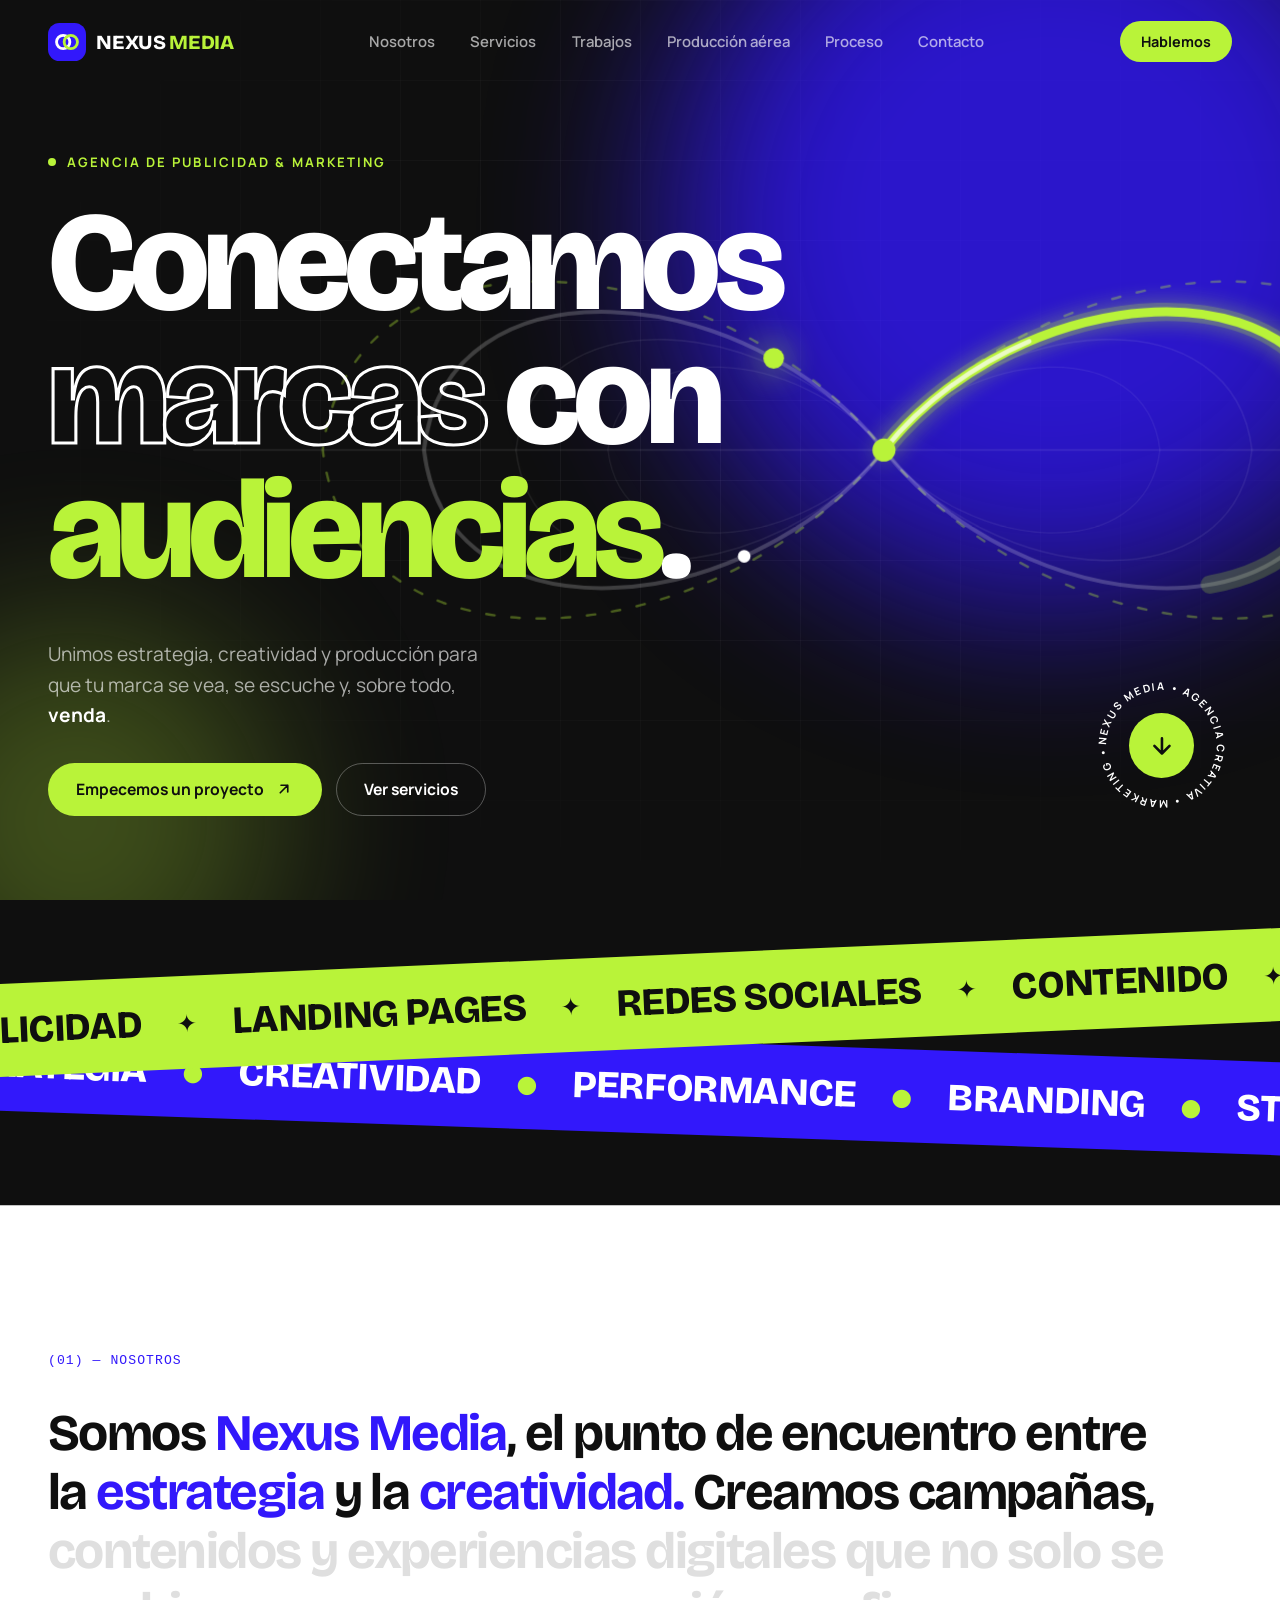
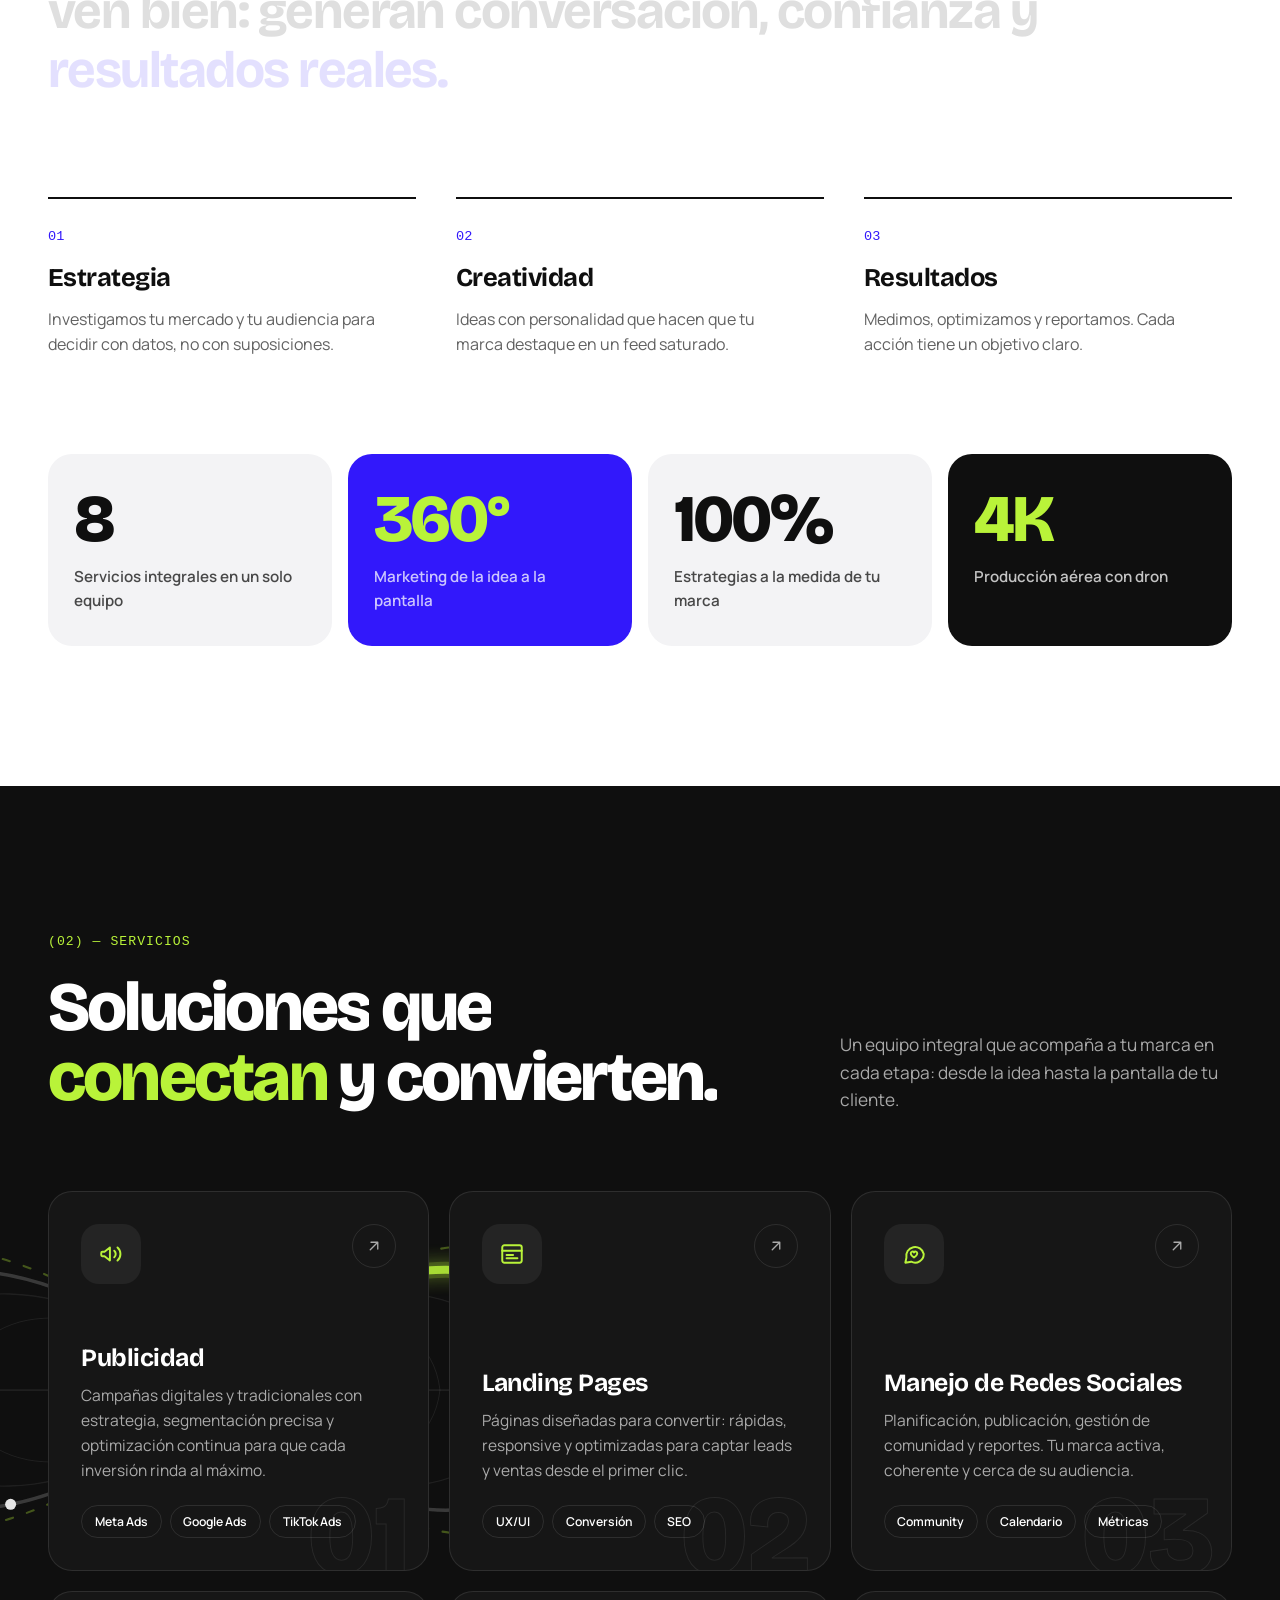
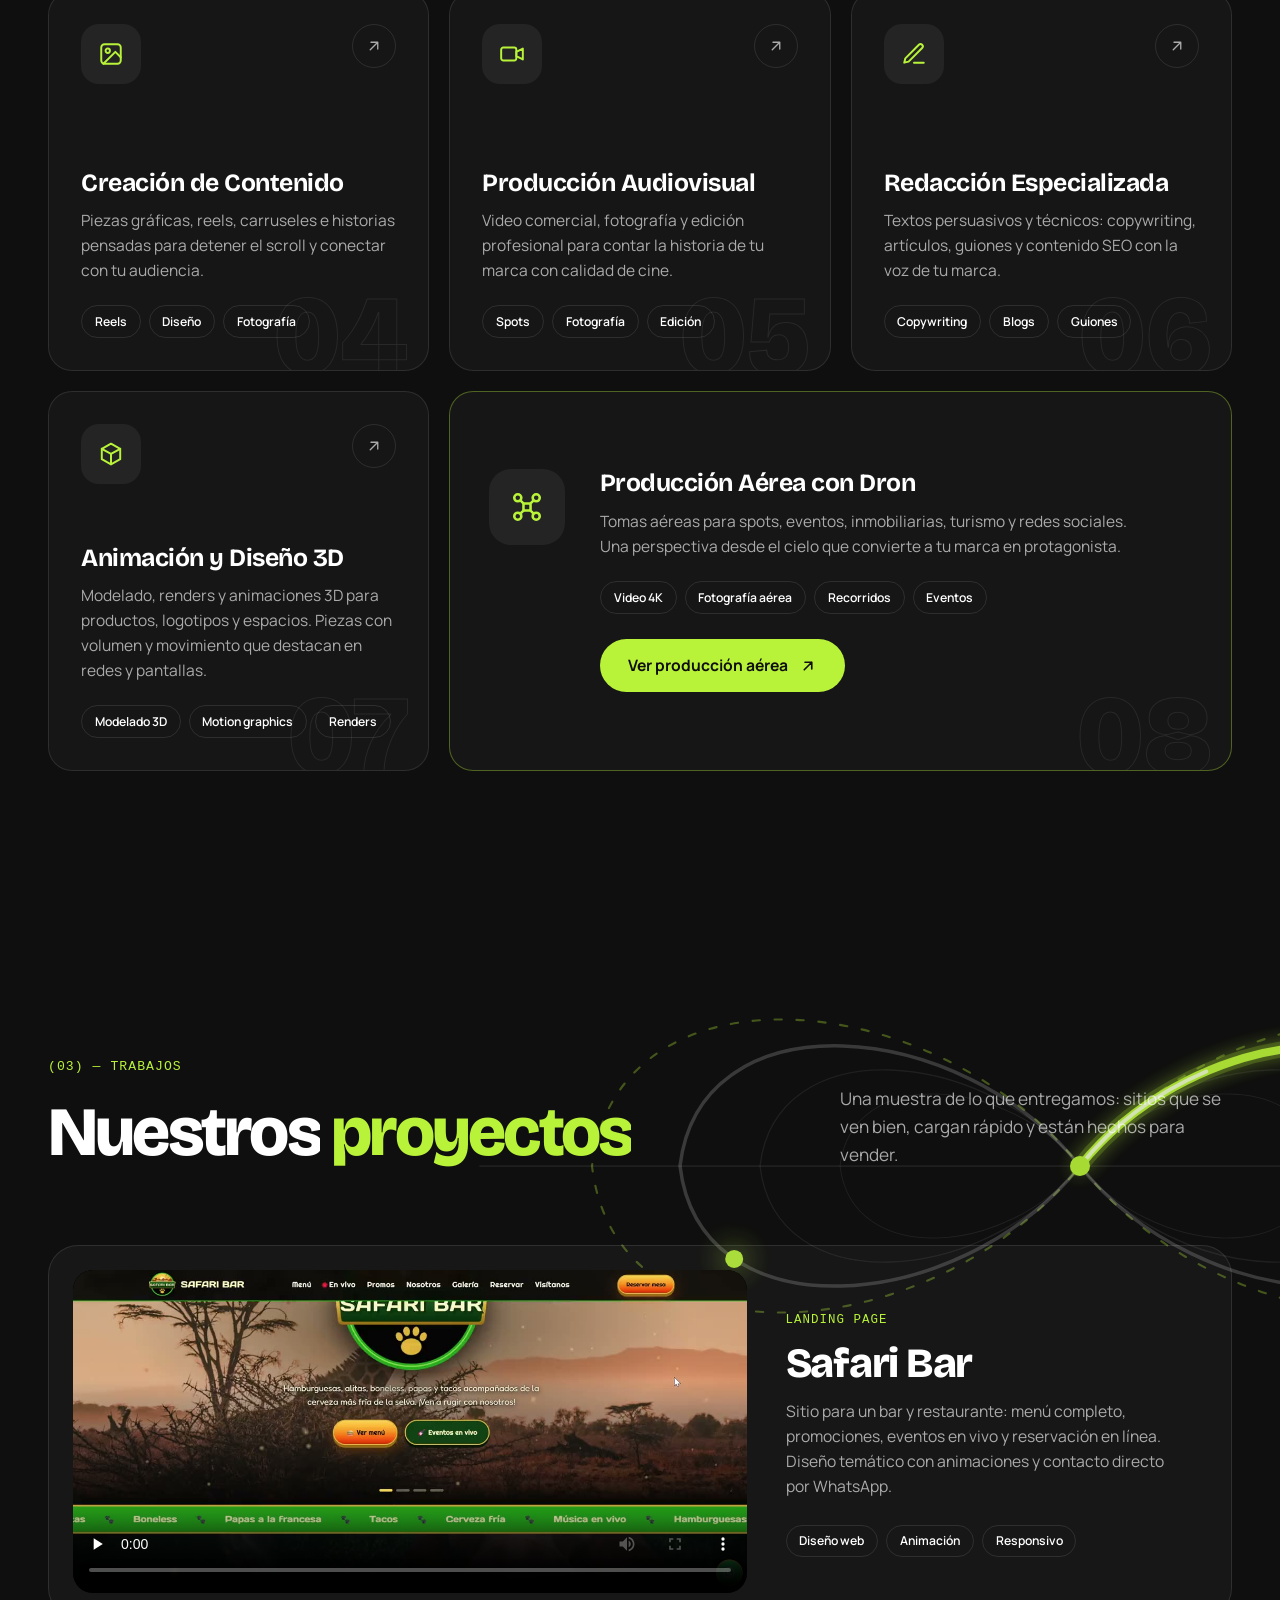
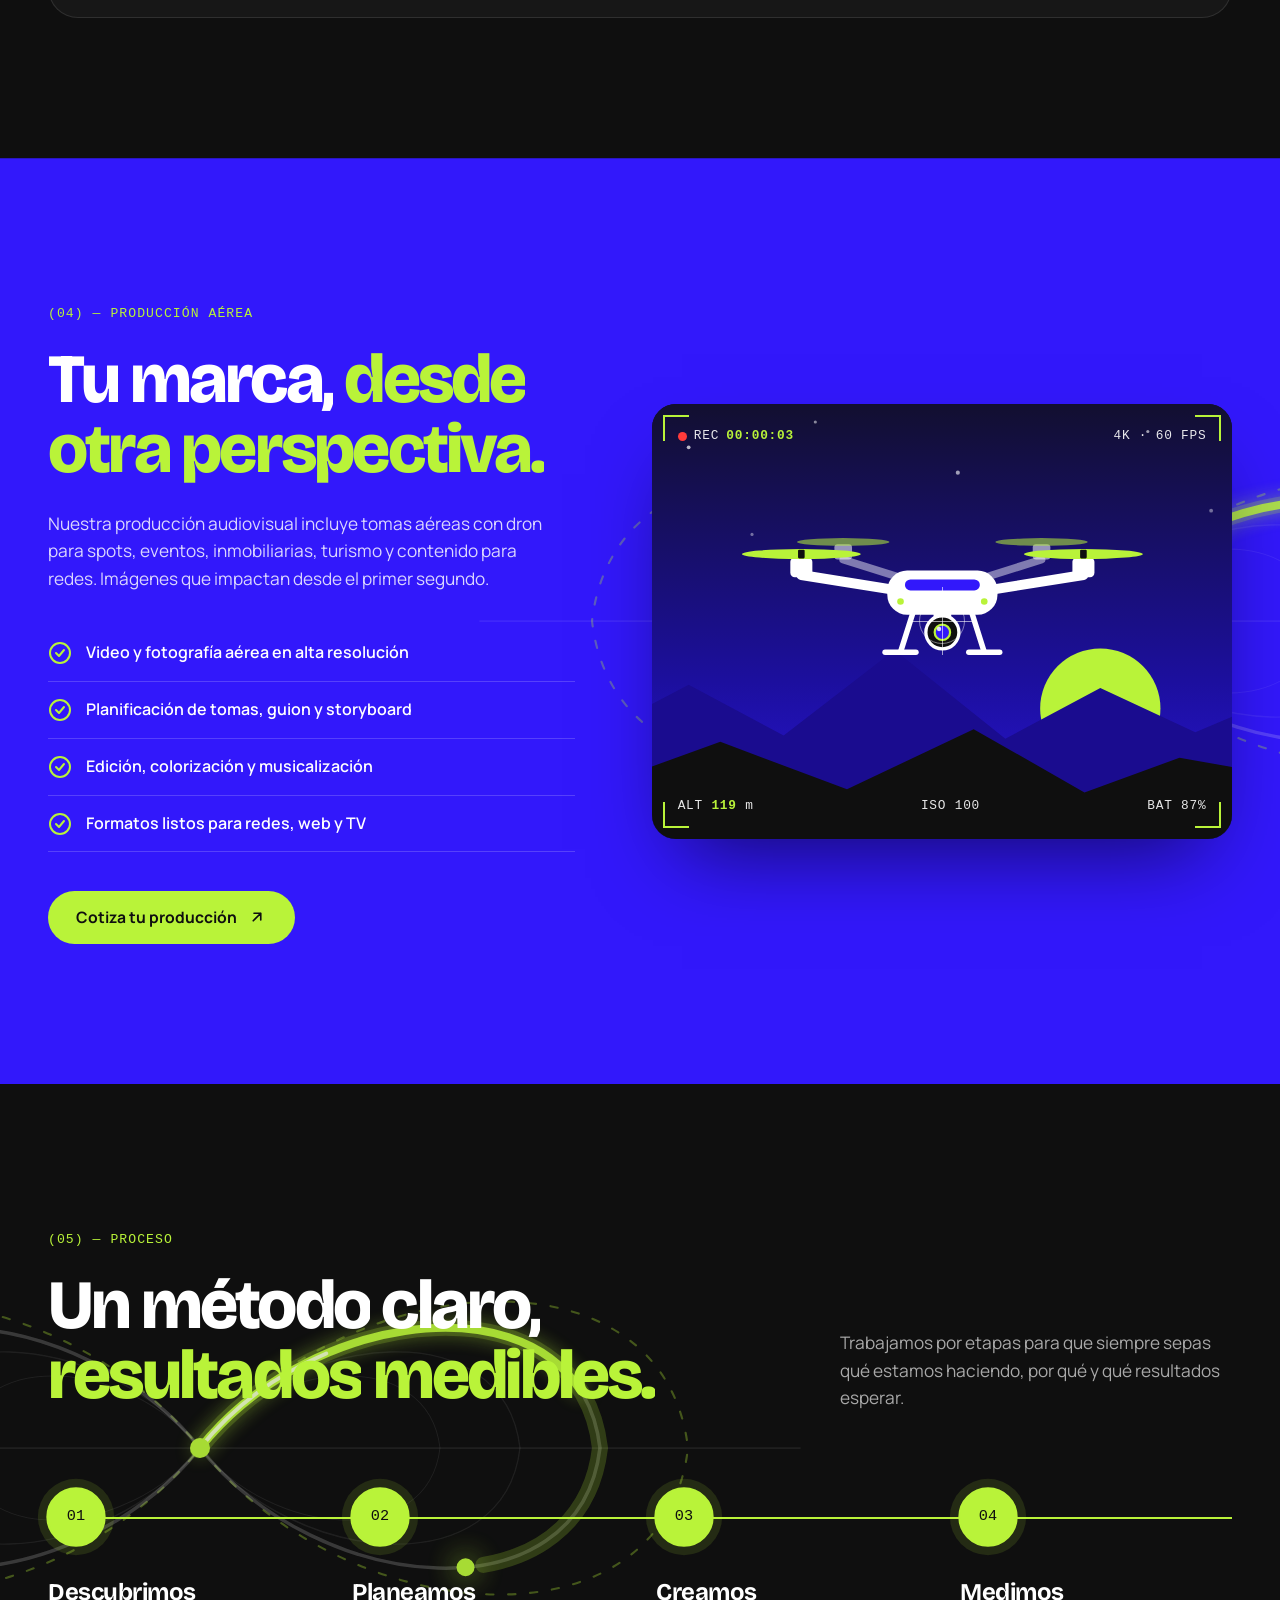
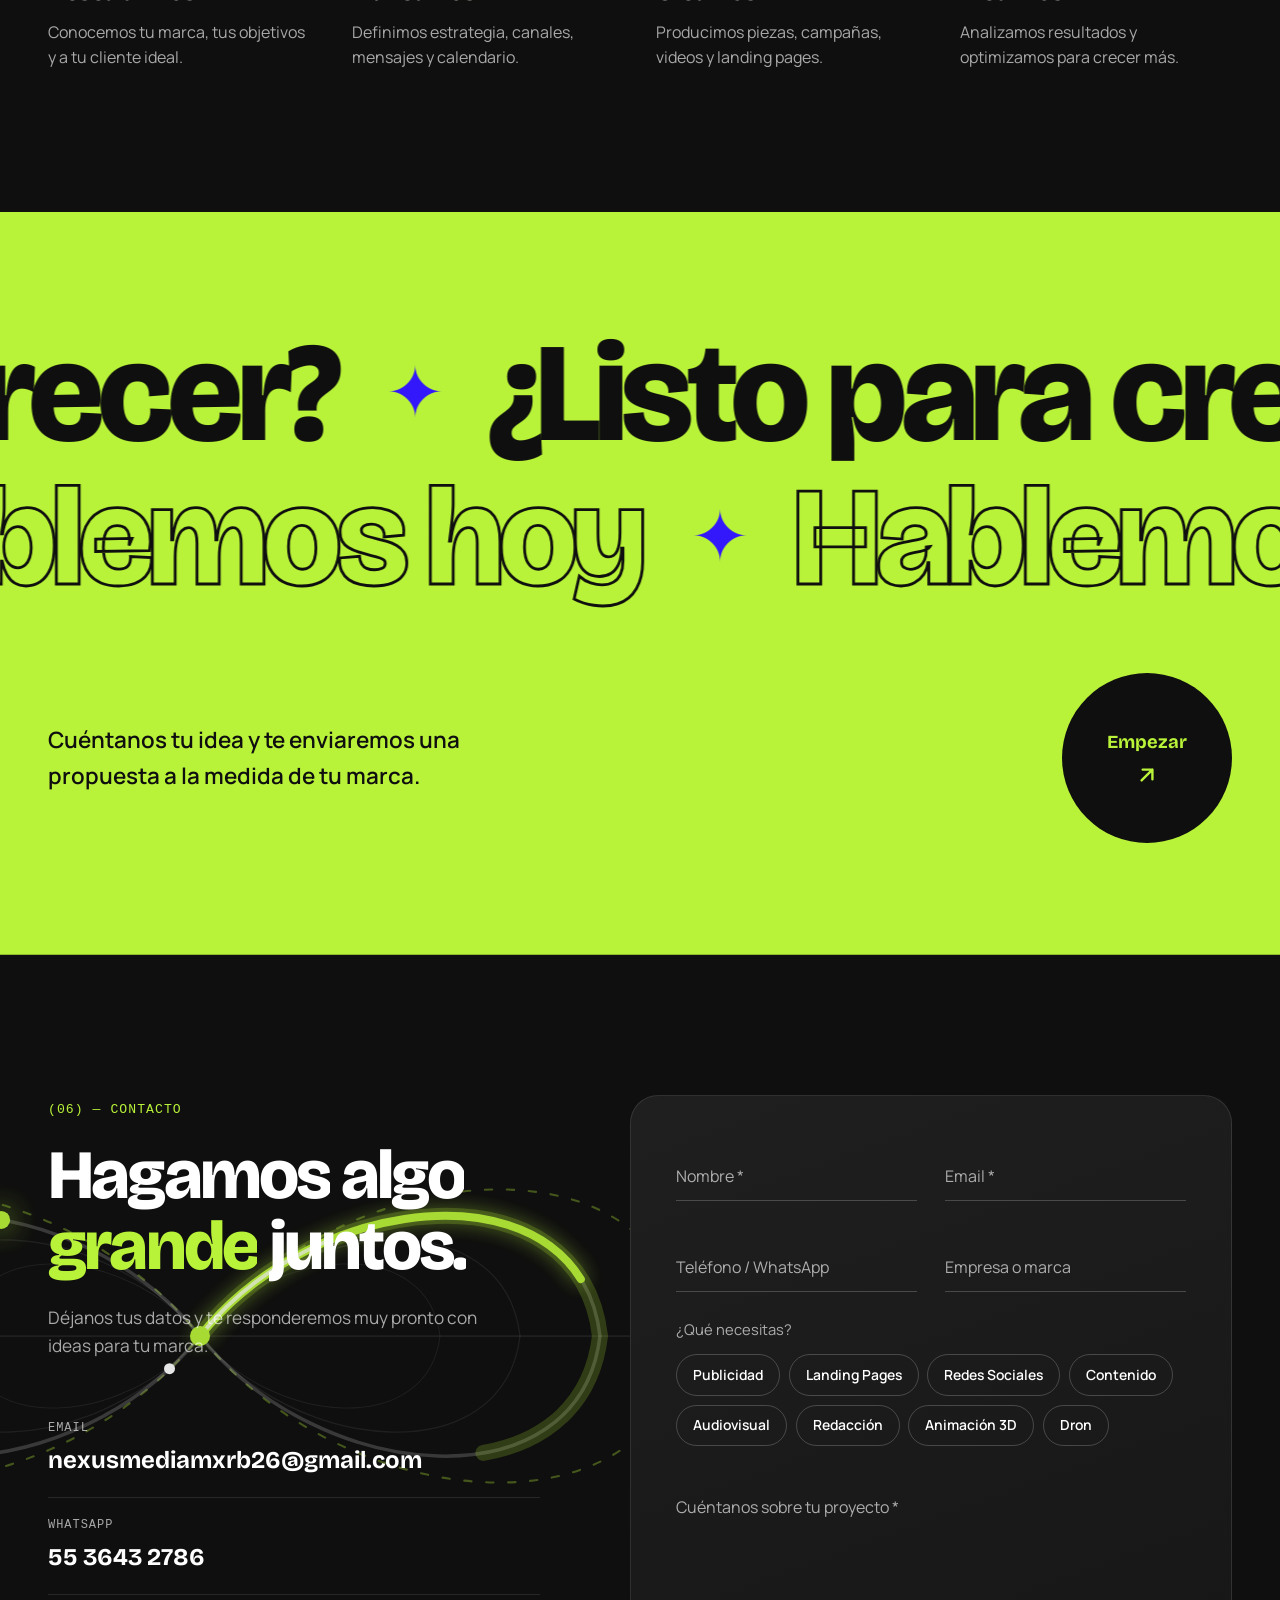
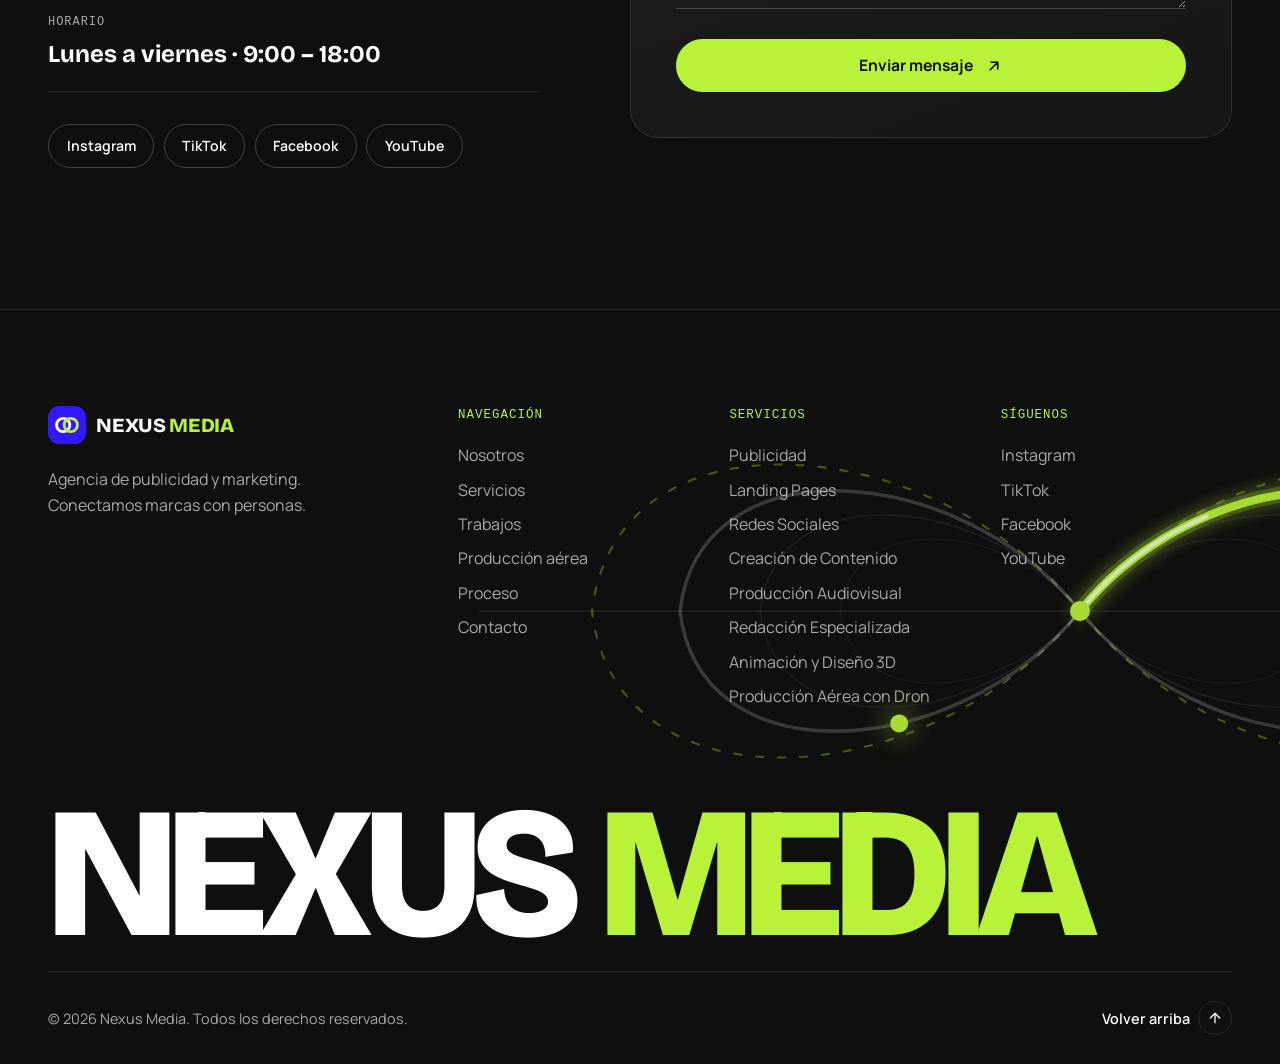
==== commit 99e72fb9: "Cambiar el titulo de la seccion Trabajos De "Proyectos que ya estan en linea." a "Nuestros proyectos" ====
--- a/index.html
+++ b/index.html
@@ -363,7 +363,7 @@
         <div class="section-head">
           <div>
             <span class="tag" data-reveal="up">(03) — Trabajos</span>
-            <h2 class="h2" data-split>Proyectos que ya están <span class="text-lime">en línea.</span></h2>
+            <h2 class="h2" data-split>Nuestros <span class="text-lime">proyectos</span></h2>
           </div>
           <div data-reveal="up" style="--d:.2s">
             <p>Una muestra de lo que entregamos: sitios que se ven bien, cargan rápido y están hechos para vender.</p>
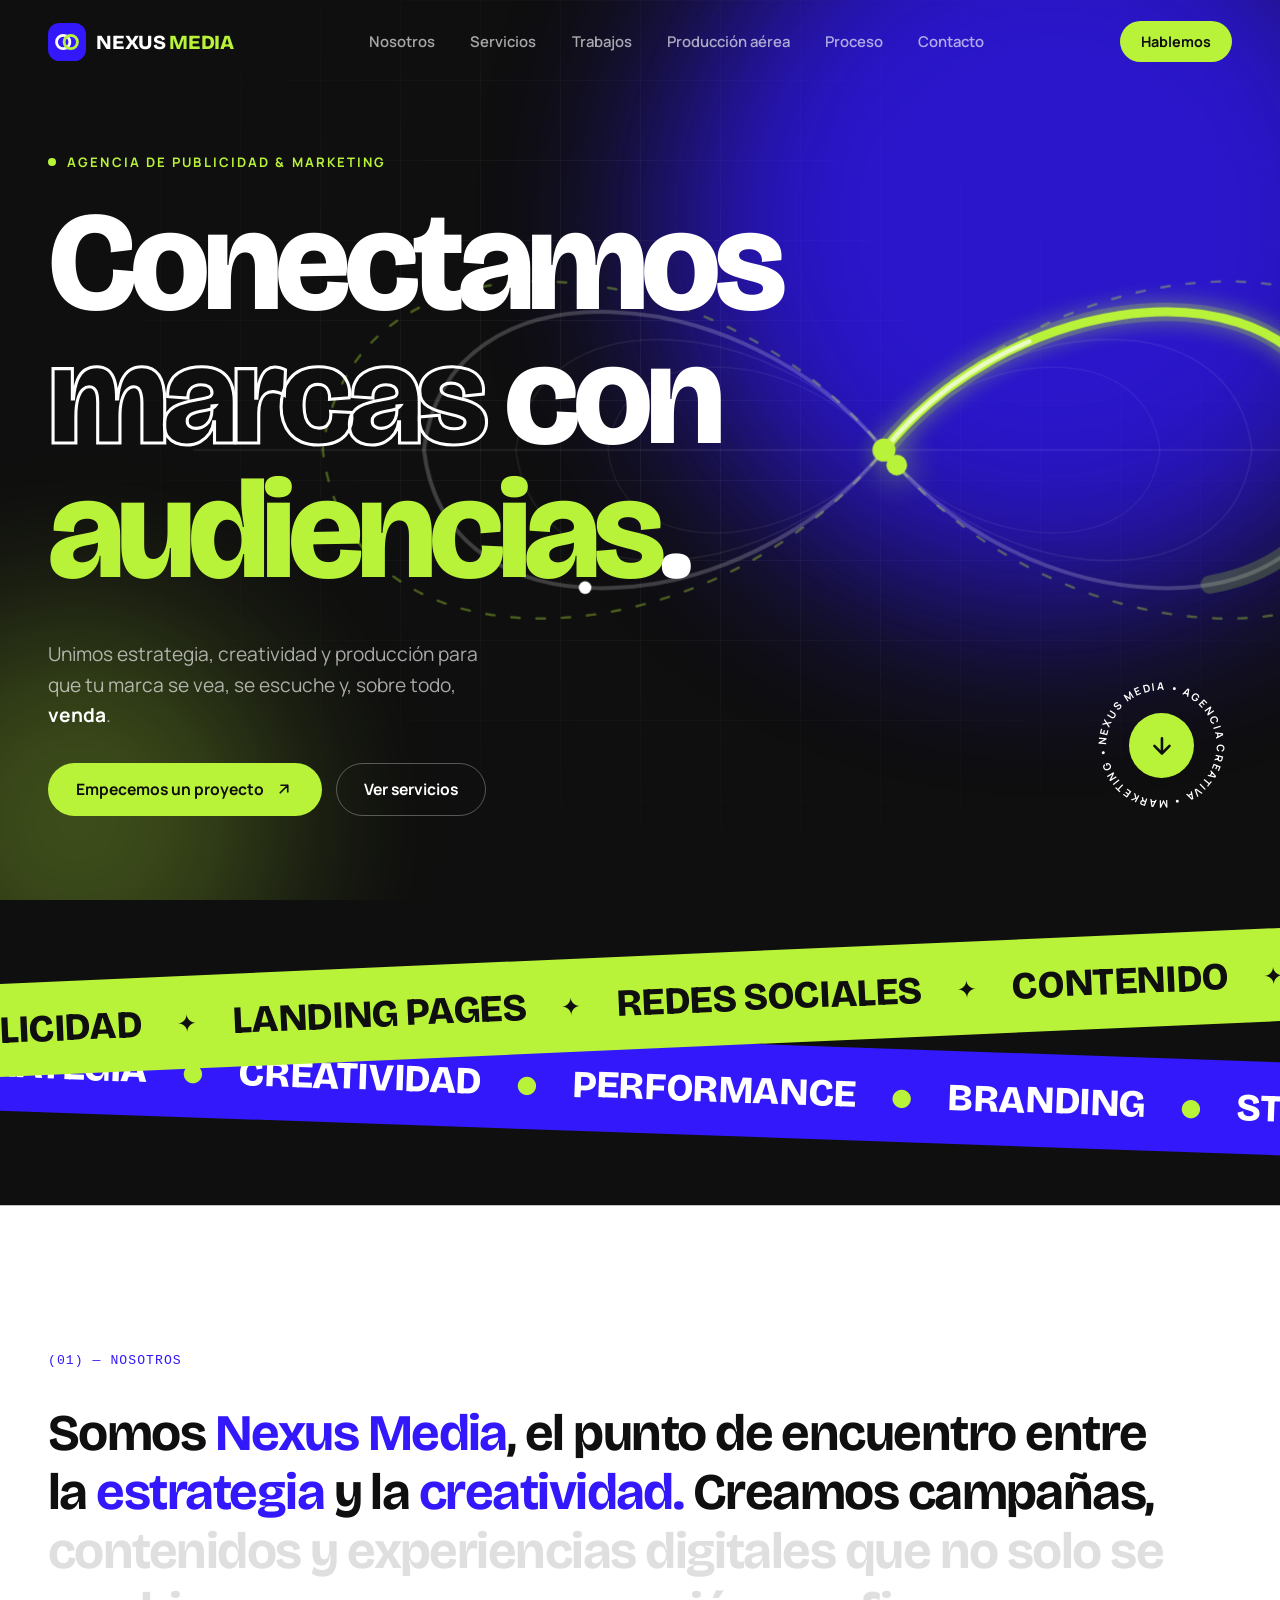
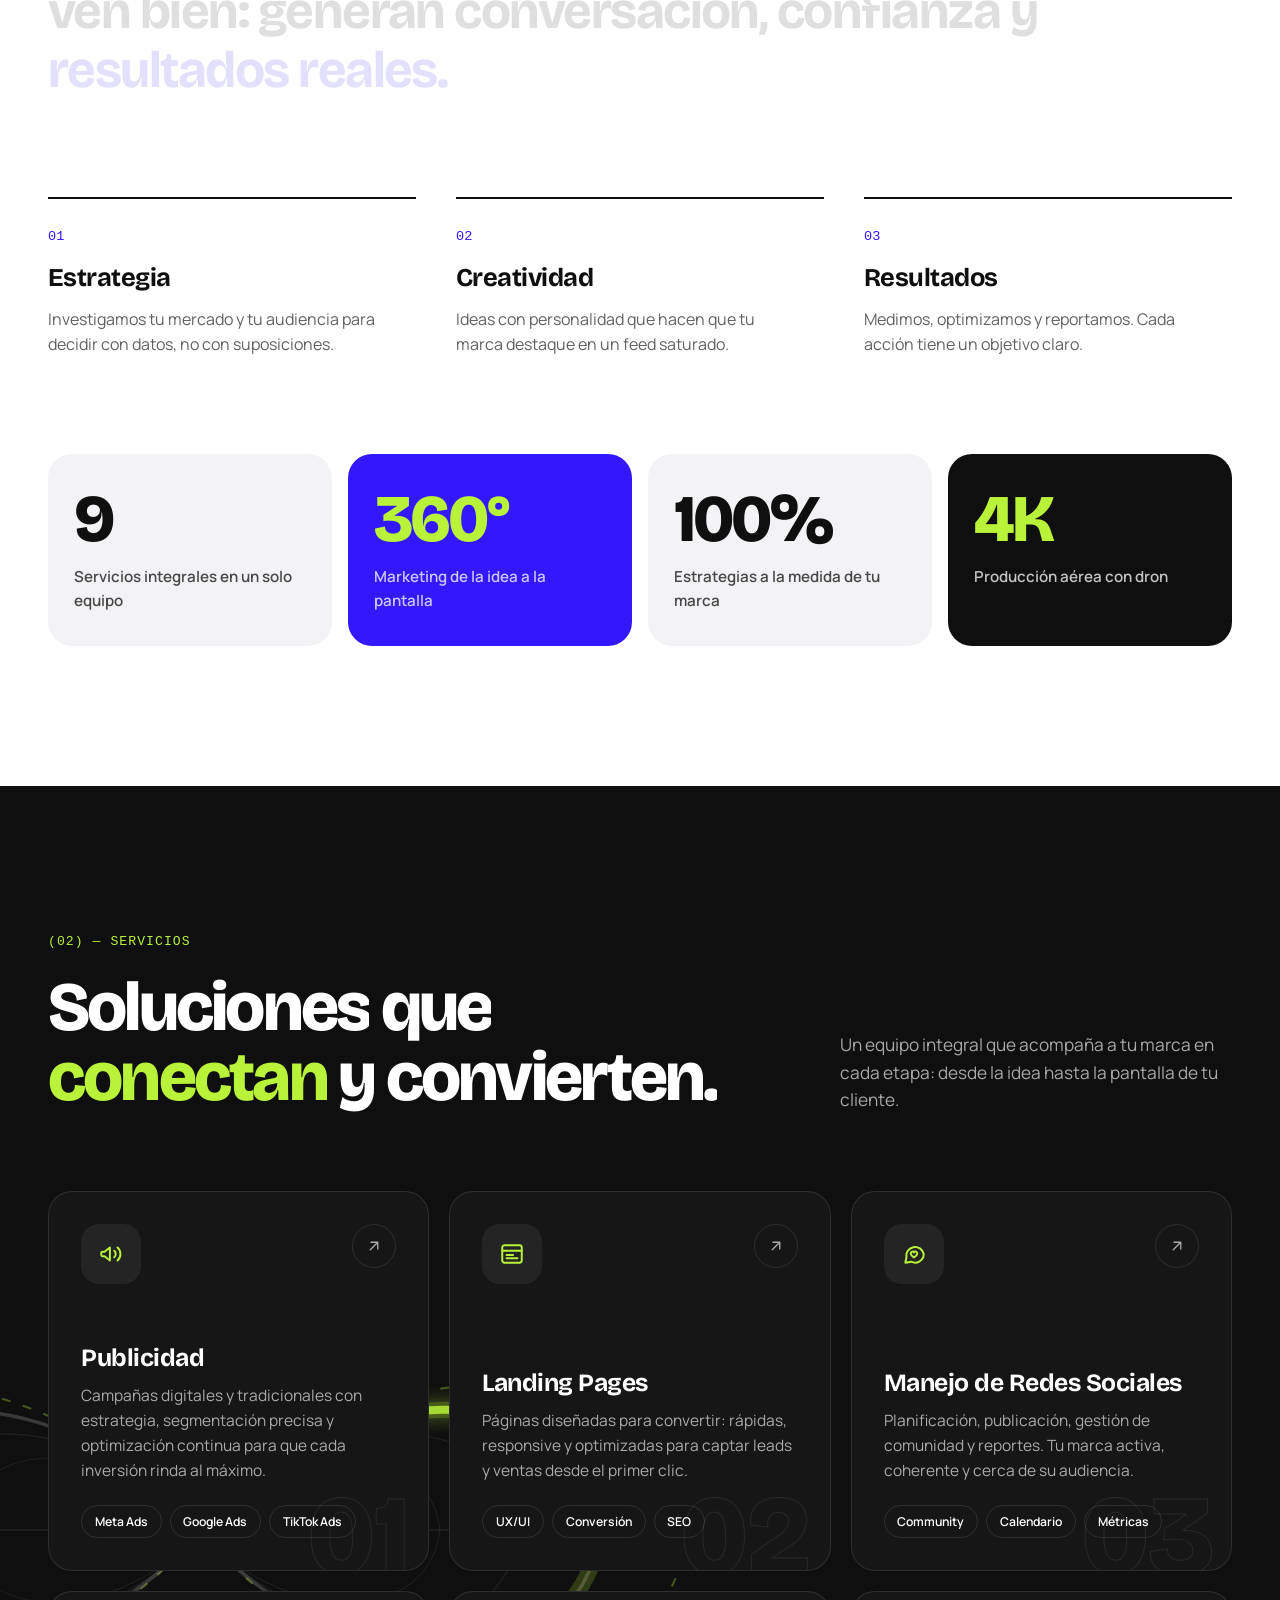
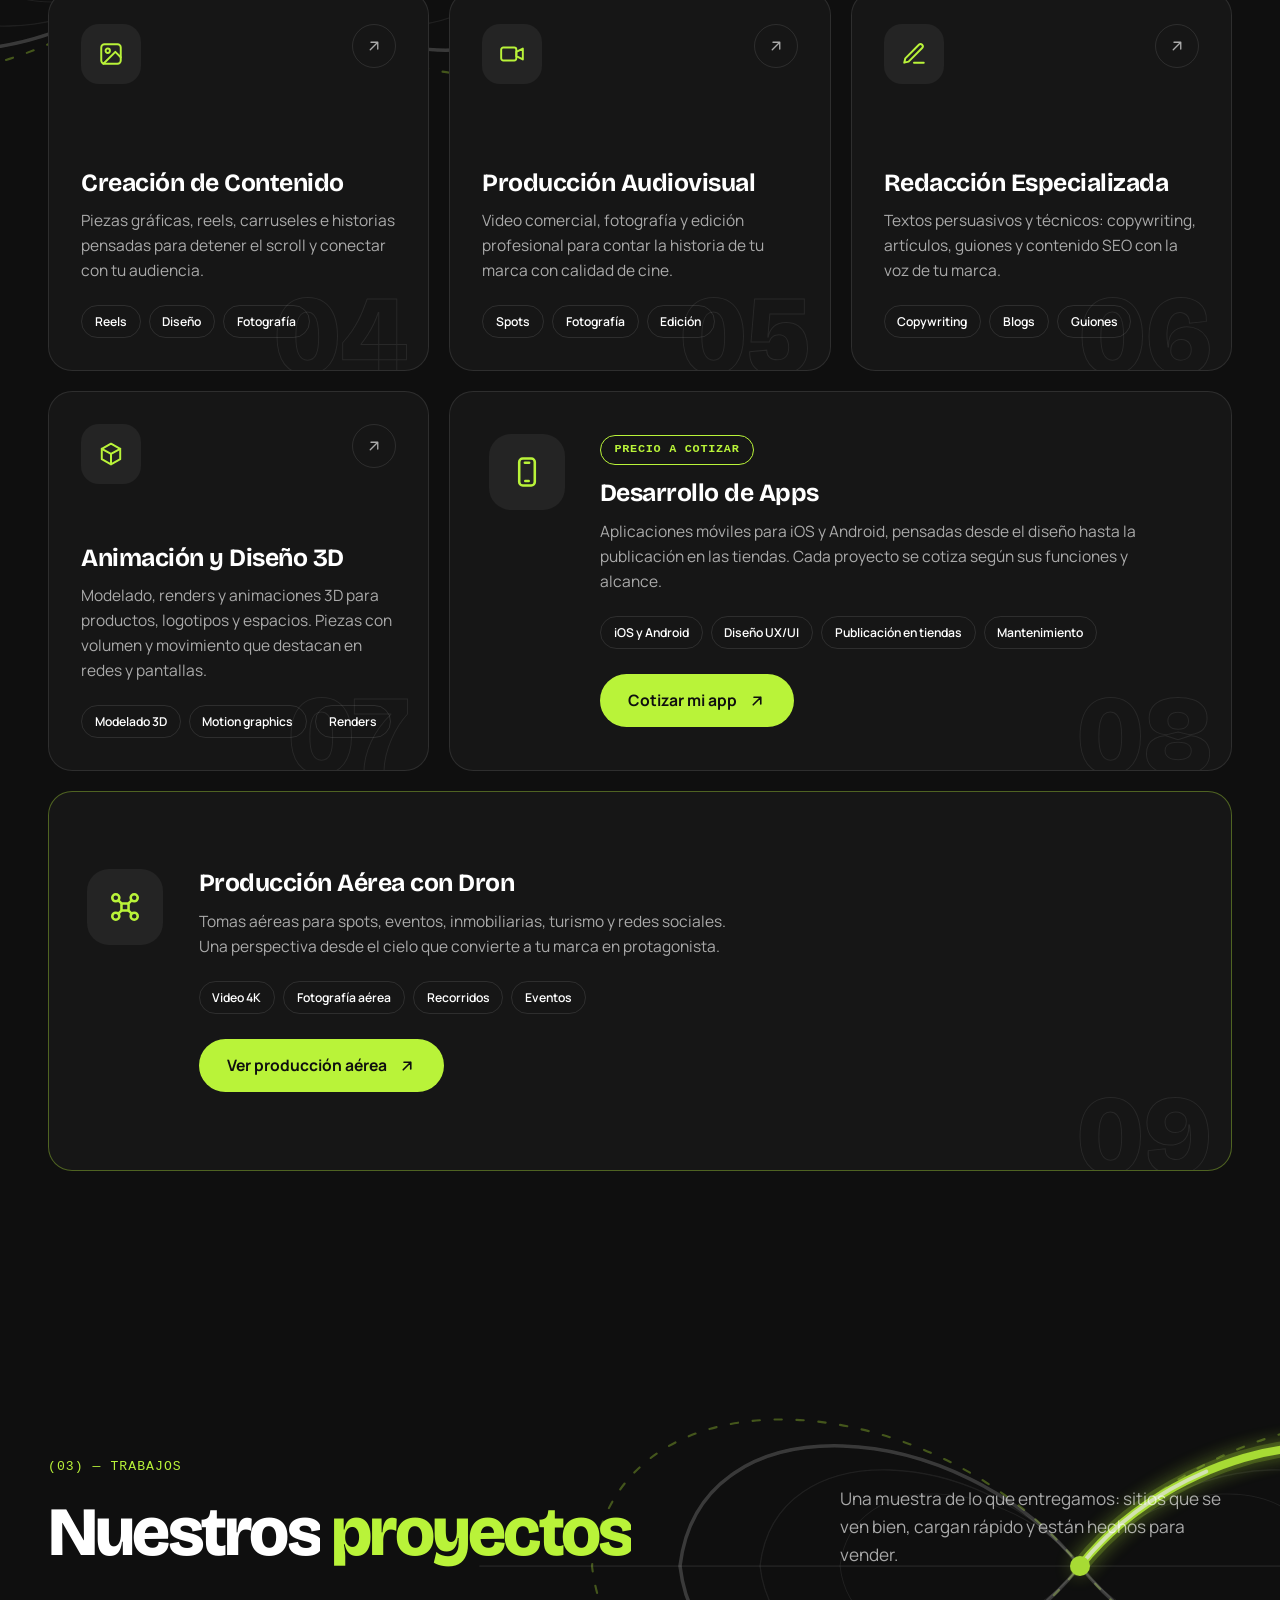
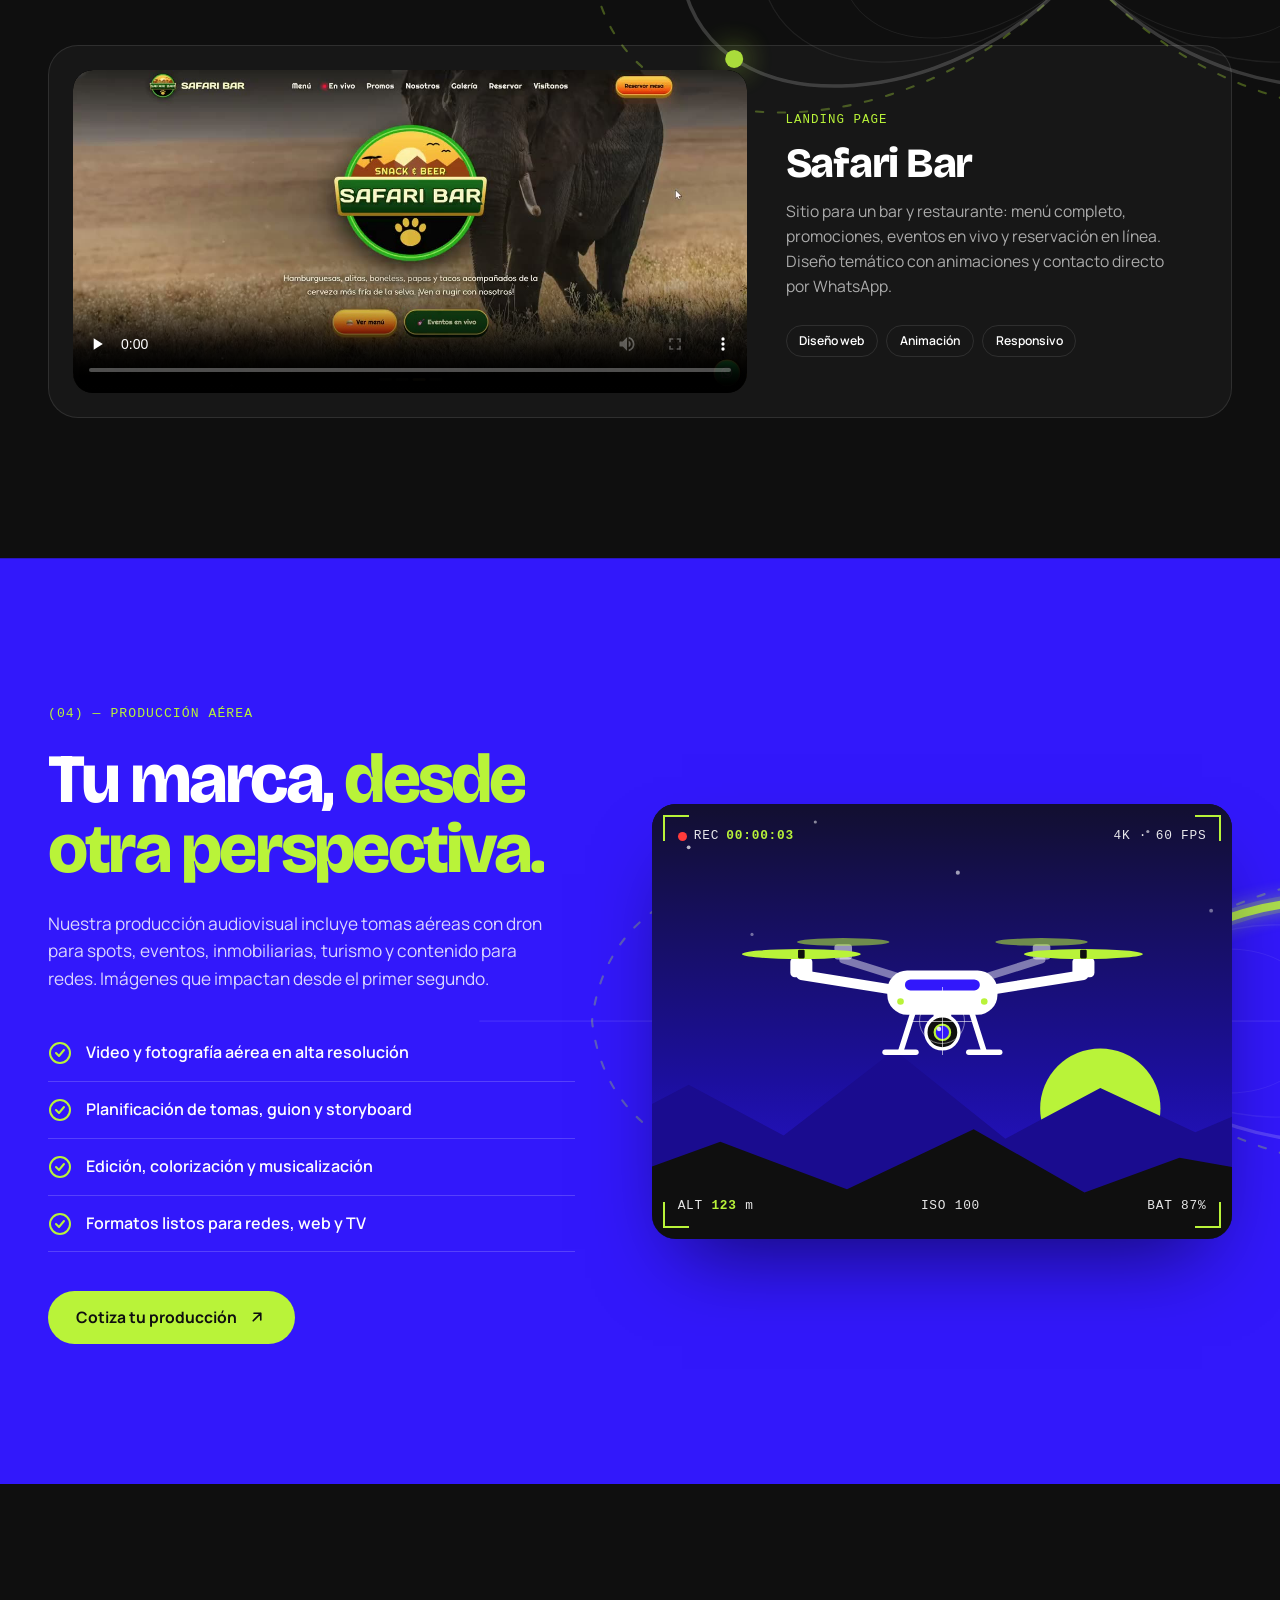
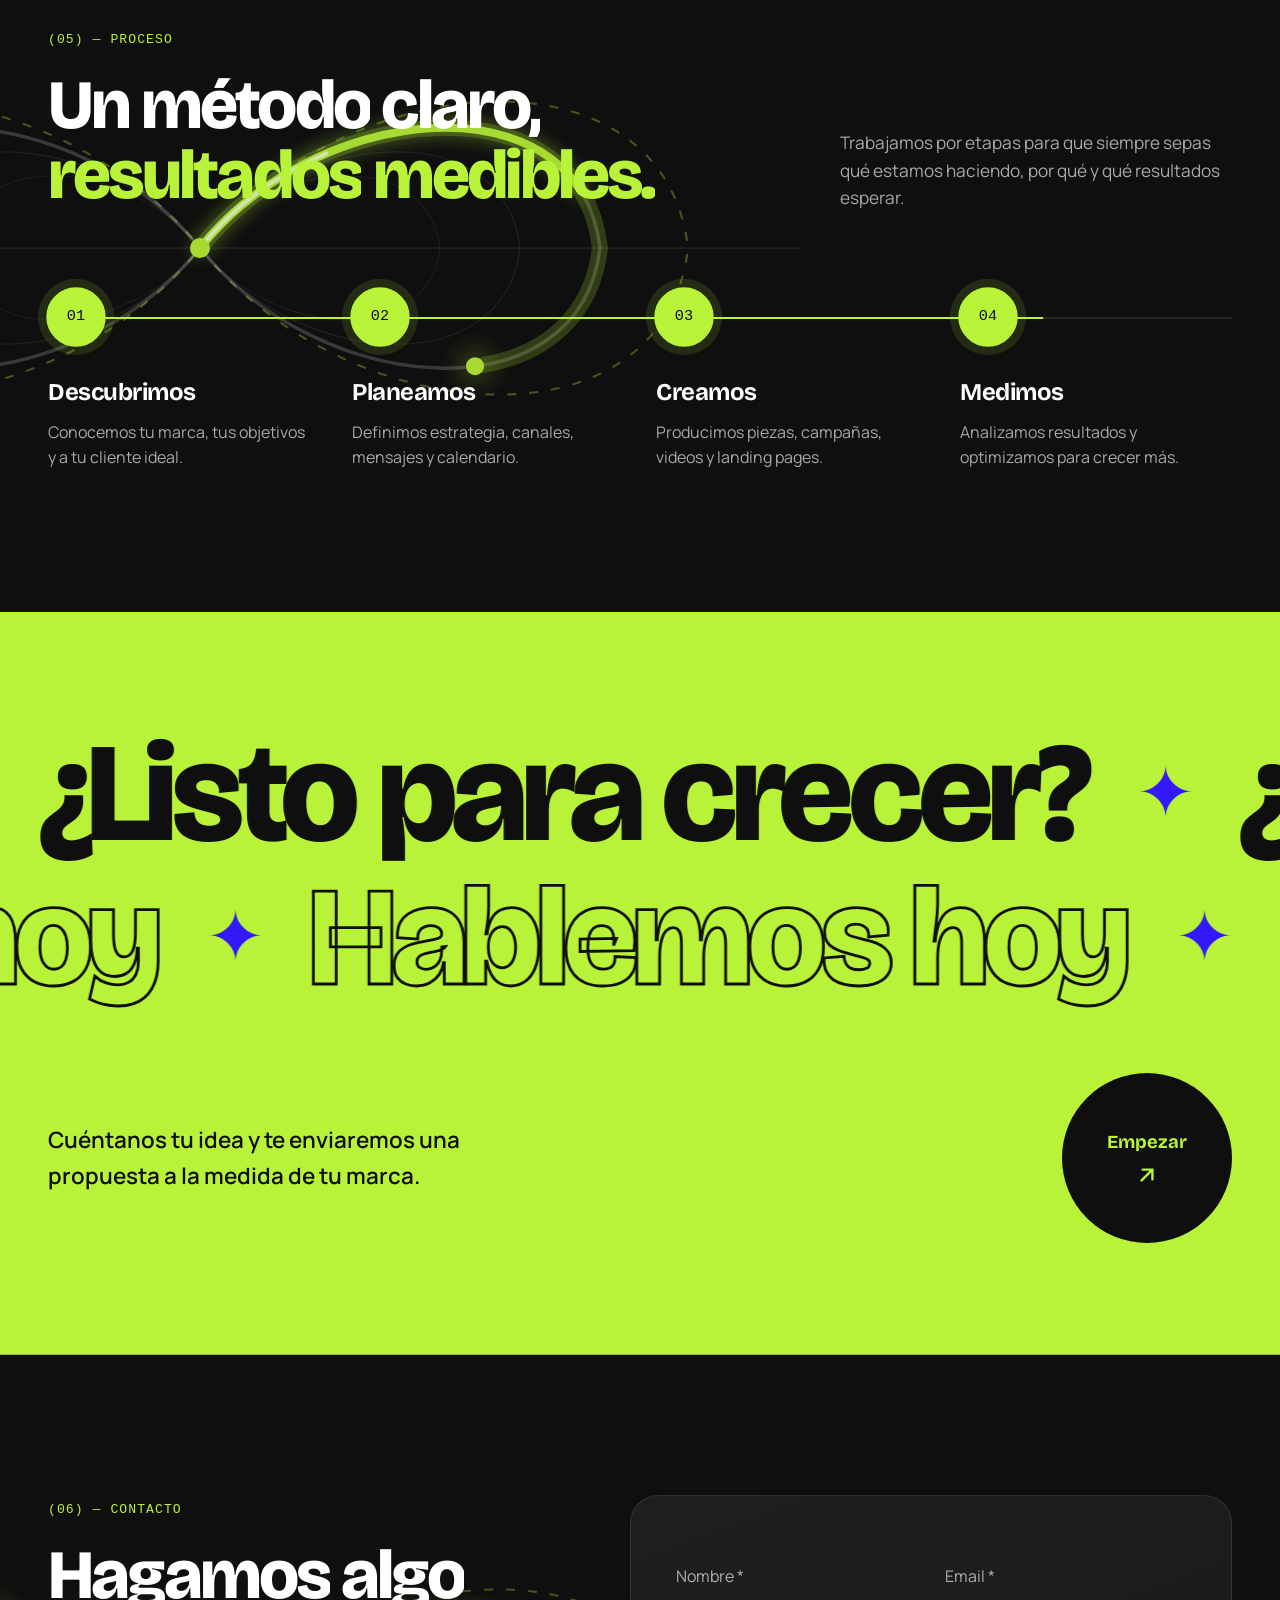
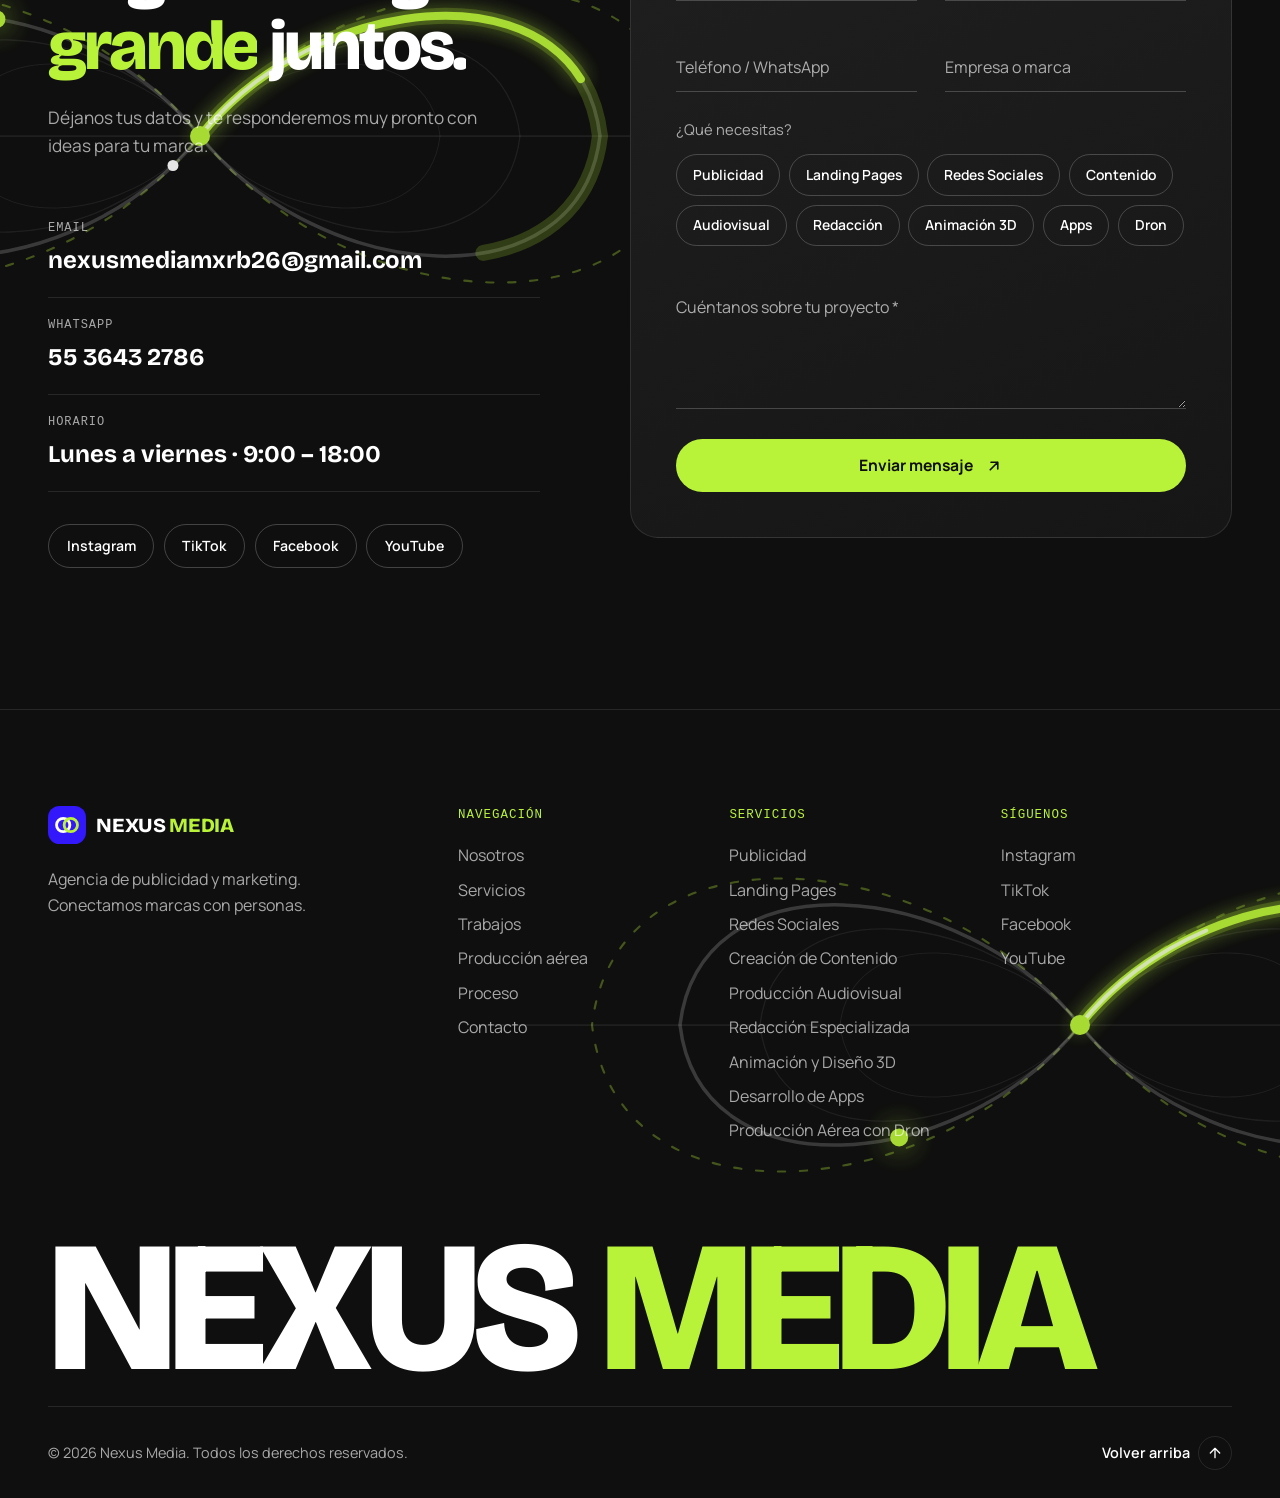
==== commit 793d350f: "Agregar el servicio de Desarrollo de Apps con precio a cotizar Nueva tarjeta 08 destacada, con etiqu" ====
--- a/index.html
+++ b/index.html
@@ -149,10 +149,10 @@
     <div class="marquees" aria-hidden="true">
       <div class="marquee marquee--lime">
         <div class="marquee__track">
-          <span>Publicidad</span><b>✦</b><span>Landing Pages</span><b>✦</b><span>Redes Sociales</span><b>✦</b><span>Contenido</span><b>✦</b><span>Audiovisual</span><b>✦</b><span>Dron</span><b>✦</b><span>Redacción</span><b>✦</b><span>Animación 3D</span><b>✦</b>
+          <span>Publicidad</span><b>✦</b><span>Landing Pages</span><b>✦</b><span>Redes Sociales</span><b>✦</b><span>Contenido</span><b>✦</b><span>Audiovisual</span><b>✦</b><span>Dron</span><b>✦</b><span>Redacción</span><b>✦</b><span>Animación 3D</span><b>✦</b><span>Apps</span><b>✦</b>
         </div>
         <div class="marquee__track">
-          <span>Publicidad</span><b>✦</b><span>Landing Pages</span><b>✦</b><span>Redes Sociales</span><b>✦</b><span>Contenido</span><b>✦</b><span>Audiovisual</span><b>✦</b><span>Dron</span><b>✦</b><span>Redacción</span><b>✦</b><span>Animación 3D</span><b>✦</b>
+          <span>Publicidad</span><b>✦</b><span>Landing Pages</span><b>✦</b><span>Redes Sociales</span><b>✦</b><span>Contenido</span><b>✦</b><span>Audiovisual</span><b>✦</b><span>Dron</span><b>✦</b><span>Redacción</span><b>✦</b><span>Animación 3D</span><b>✦</b><span>Apps</span><b>✦</b>
         </div>
       </div>
       <div class="marquee marquee--blue">
@@ -196,7 +196,7 @@
 
         <div class="stats" data-stagger>
           <div class="stat" data-reveal="up">
-            <strong><span data-count="8">0</span></strong>
+            <strong><span data-count="9">0</span></strong>
             <span>Servicios integrales en un solo equipo</span>
           </div>
           <div class="stat" data-reveal="up">
@@ -334,8 +334,26 @@
               <span class="card__num" aria-hidden="true">07</span>
             </article>
           </div>
-
           <div class="services__wide" data-reveal="up">
+            <article class="card card--wide">
+              <span class="card__icon">
+                <svg viewBox="0 0 24 24" aria-hidden="true"><rect x="6.5" y="2.5" width="11" height="19" rx="2.5"/><path d="M10.5 5.5h3"/><path d="M10.8 18.3h2.4"/></svg>
+              </span>
+              <div class="card__body">
+                <span class="card__price">Precio a cotizar</span>
+                <h3>Desarrollo de Apps</h3>
+                <p>Aplicaciones móviles para iOS y Android, pensadas desde el diseño hasta la publicación en las tiendas. Cada proyecto se cotiza según sus funciones y alcance.</p>
+                <ul class="card__tags"><li>iOS y Android</li><li>Diseño UX/UI</li><li>Publicación en tiendas</li><li>Mantenimiento</li></ul>
+              </div>
+              <a href="#contacto" class="btn btn--lime card__cta" data-magnetic="0.2">
+                Cotizar mi app
+                <svg class="btn__icon" viewBox="0 0 24 24" aria-hidden="true"><path d="M7 17 17 7M8 7h9v9"/></svg>
+              </a>
+              <span class="card__num" aria-hidden="true">08</span>
+            </article>
+          </div>
+
+          <div class="services__full" data-reveal="up">
             <article class="card card--featured card--wide">
               <span class="card__icon">
                 <svg viewBox="0 0 24 24" aria-hidden="true"><rect x="9.5" y="9.5" width="5" height="5" rx="1"/><path d="M9.5 9.5 7.3 7.3M14.5 9.5l2.2-2.2M9.5 14.5l-2.2 2.2M14.5 14.5l2.2 2.2"/><circle cx="5.5" cy="5.5" r="2.5"/><circle cx="18.5" cy="5.5" r="2.5"/><circle cx="5.5" cy="18.5" r="2.5"/><circle cx="18.5" cy="18.5" r="2.5"/></svg>
@@ -349,7 +367,7 @@
                 Ver producción aérea
                 <svg class="btn__icon" viewBox="0 0 24 24" aria-hidden="true"><path d="M7 17 17 7M8 7h9v9"/></svg>
               </a>
-              <span class="card__num" aria-hidden="true">08</span>
+              <span class="card__num" aria-hidden="true">09</span>
             </article>
           </div>
         </div>
@@ -624,6 +642,7 @@
                 <label class="chip"><input type="checkbox" name="servicios" value="Producción Audiovisual"><span>Audiovisual</span></label>
                 <label class="chip"><input type="checkbox" name="servicios" value="Redacción Especializada"><span>Redacción</span></label>
                 <label class="chip"><input type="checkbox" name="servicios" value="Animación y Diseño 3D"><span>Animación 3D</span></label>
+                <label class="chip"><input type="checkbox" name="servicios" value="Desarrollo de Apps"><span>Apps</span></label>
                 <label class="chip"><input type="checkbox" name="servicios" value="Producción Aérea con Dron"><span>Dron</span></label>
               </fieldset>
 
@@ -695,6 +714,7 @@
             <li><a href="#servicios">Producción Audiovisual</a></li>
             <li><a href="#servicios">Redacción Especializada</a></li>
             <li><a href="#servicios">Animación y Diseño 3D</a></li>
+            <li><a href="#servicios">Desarrollo de Apps</a></li>
             <li><a href="#dron">Producción Aérea con Dron</a></li>
           </ul>
         </div>
--- a/css/styles.css
+++ b/css/styles.css
@@ -942,9 +942,24 @@
 
 .card--featured { border-color: rgba(185, 243, 57, 0.35); }
 
-/* Tarjeta ancha (Producción Aérea con Dron): en escritorio ocupa dos columnas,
-   junto a la tarjeta 07, para completar la última fila de la cuadrícula */
+/* Tarjetas destacadas: en escritorio, Desarrollo de Apps ocupa dos columnas
+   junto a la tarjeta 07 y Producción Aérea cierra la cuadrícula a todo lo ancho */
 .services__grid > .services__wide { grid-column: span 2; }
+.services__grid > .services__full { grid-column: 1 / -1; }
+
+.card__price {
+  display: inline-block;
+  margin-bottom: 0.9rem;
+  padding: 0.3rem 0.85rem;
+  border: 1px solid var(--lime);
+  border-radius: 999px;
+  font-family: var(--font-mono);
+  font-size: 0.74rem;
+  font-weight: 600;
+  letter-spacing: 0.06em;
+  text-transform: uppercase;
+  color: var(--lime);
+}
 .card--wide {
   display: grid;
   grid-template-columns: auto 1fr;
